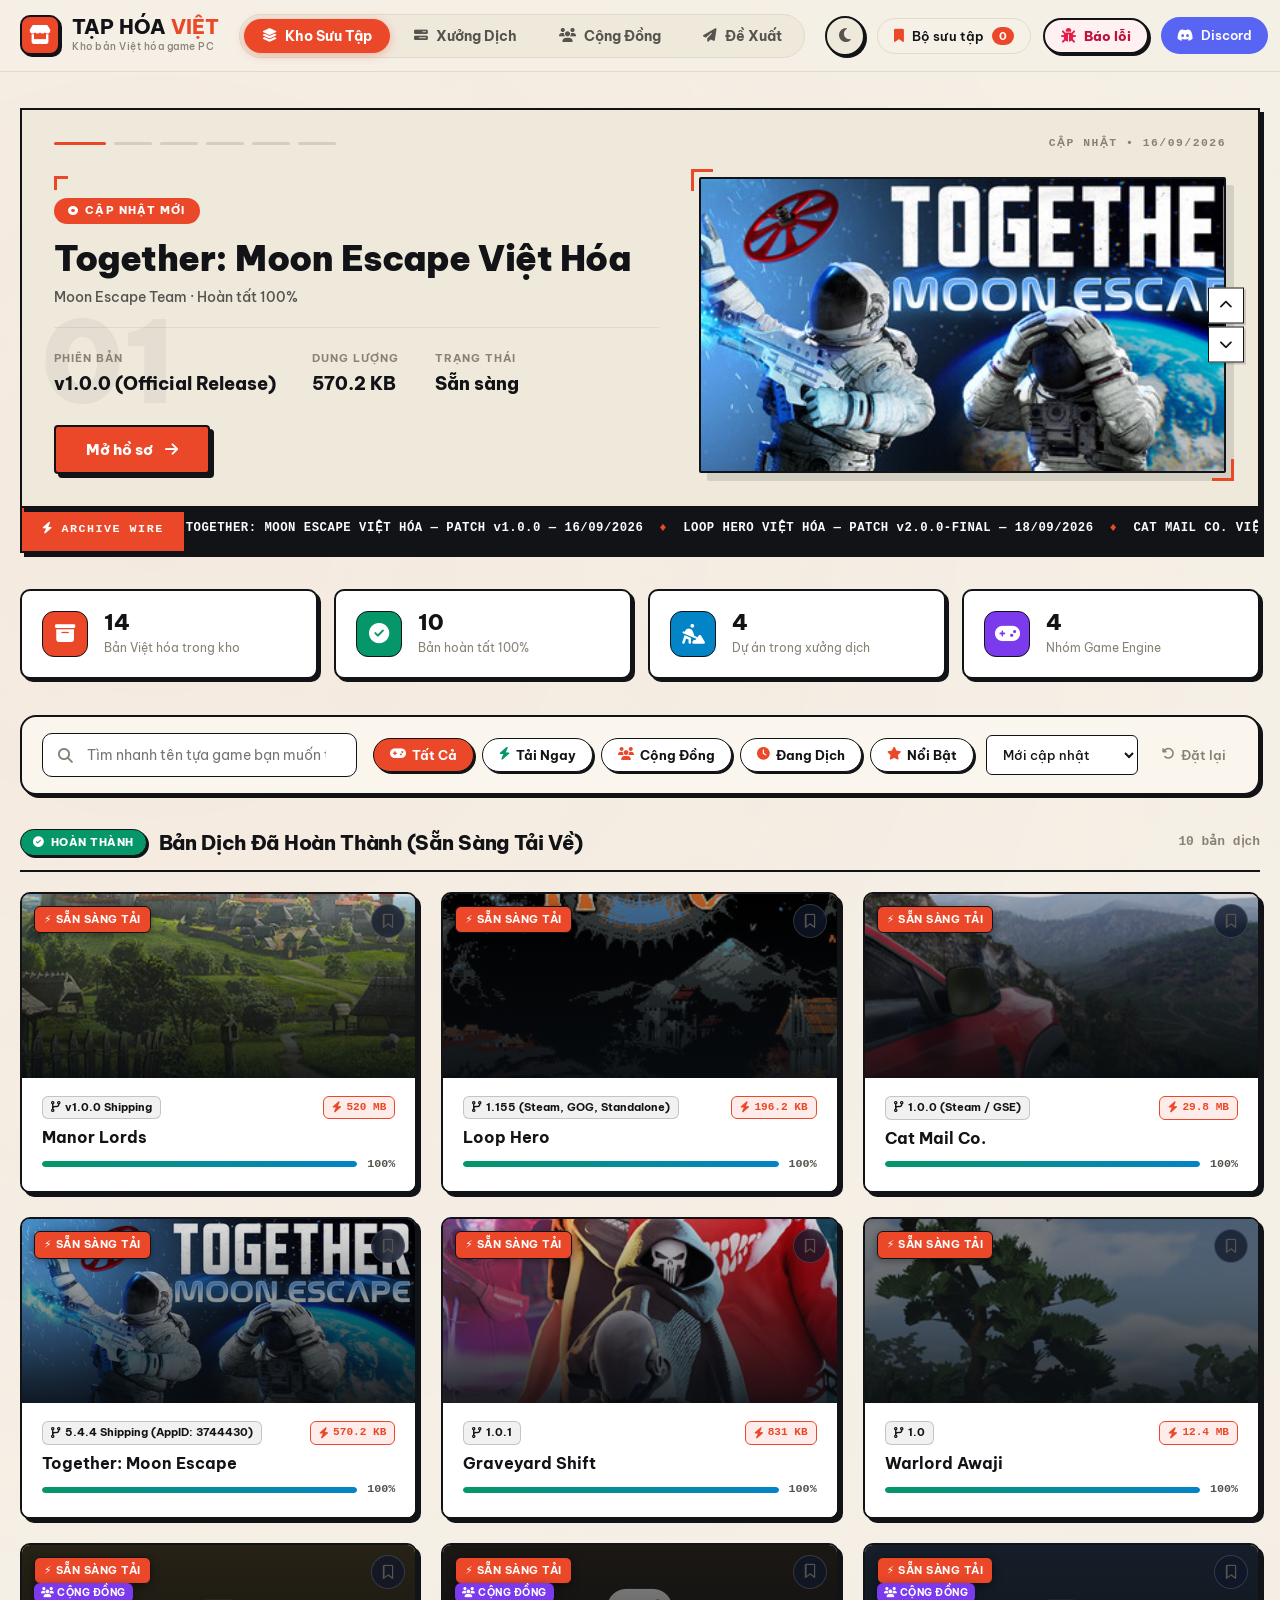
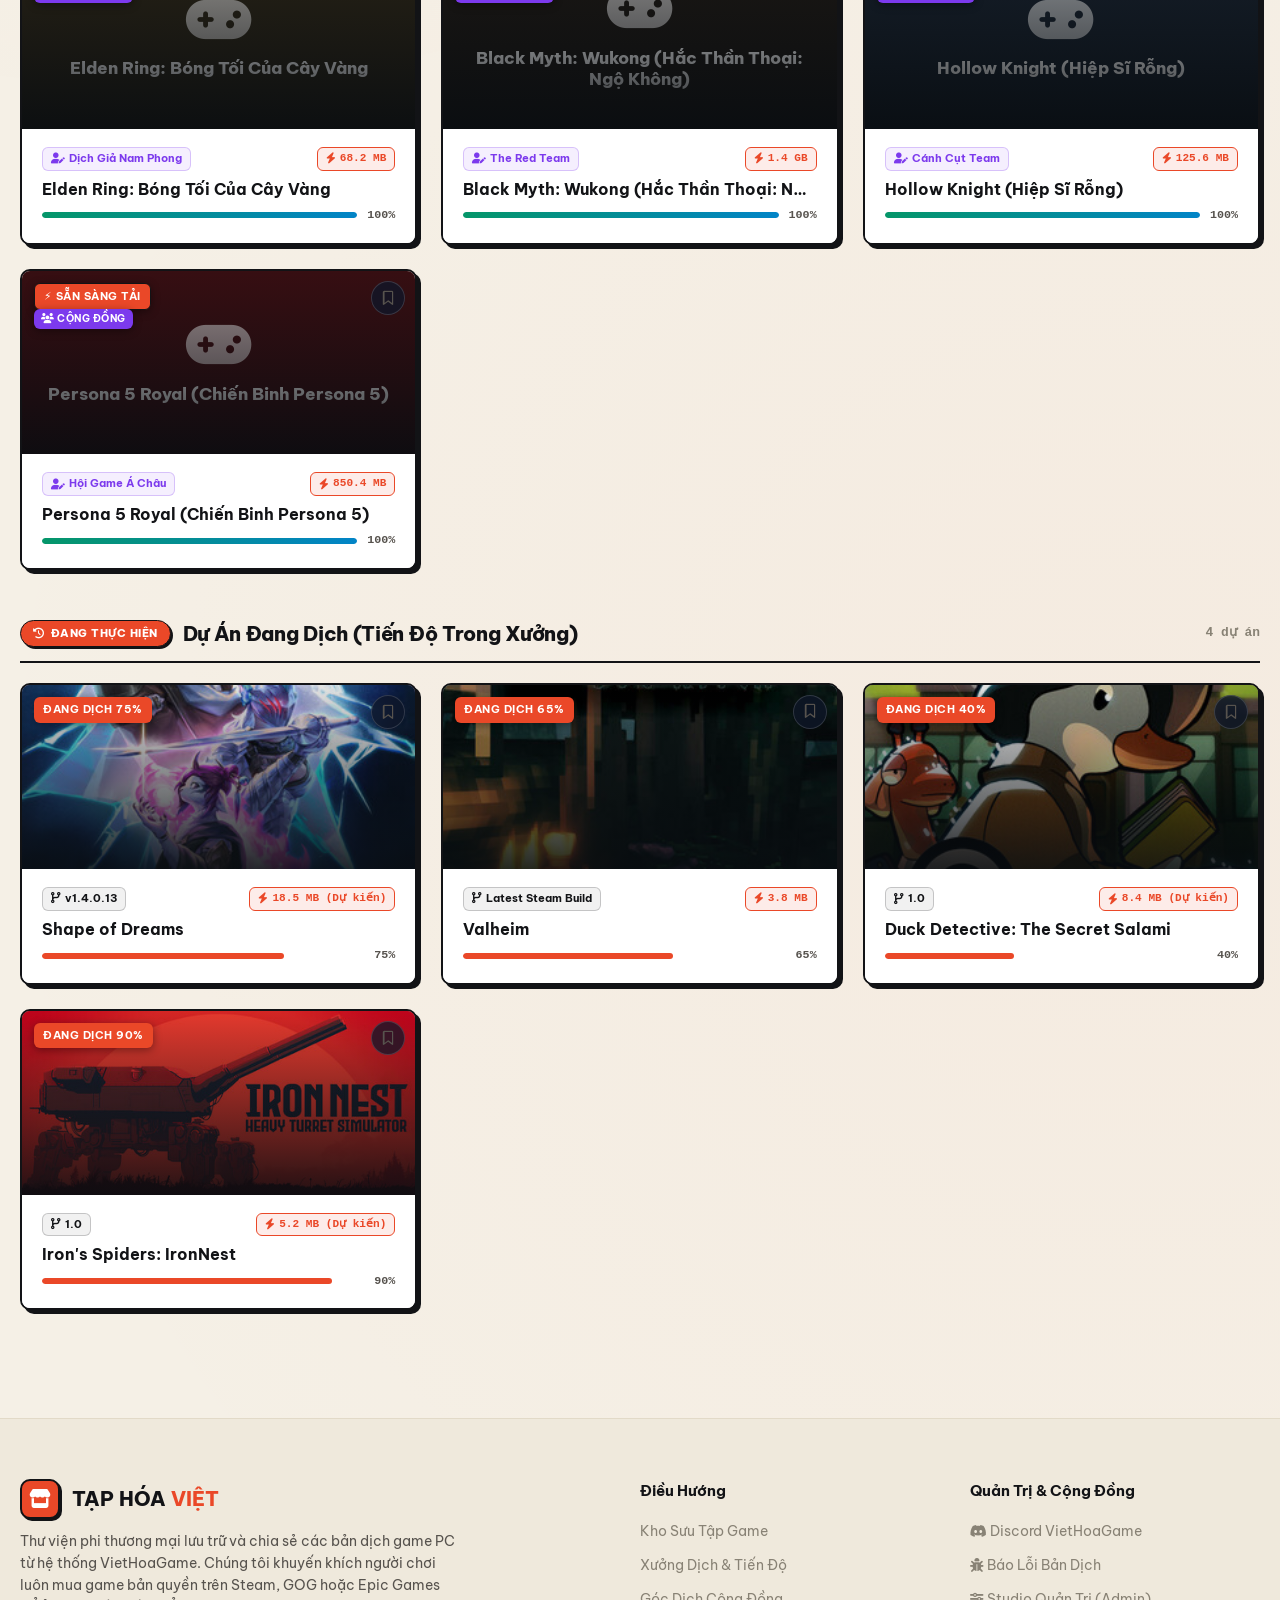
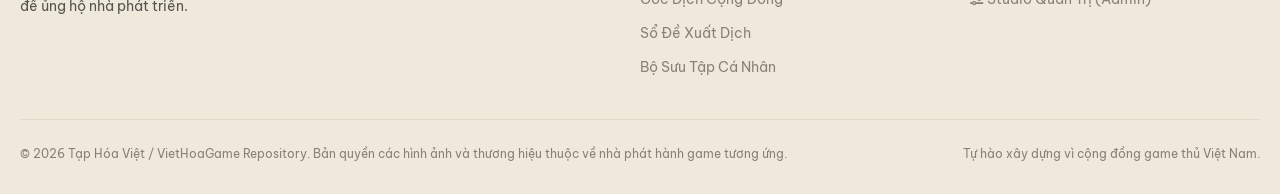
==== index.html @ aaff6e01 "feat: bo sung tinh nang sao luu va phuc hoi toan bo du lieu va fallback tuong thich supabase" ====
<!DOCTYPE html>
<html lang="vi" data-theme="cream">

<head>
  <meta charset="UTF-8">
  <meta name="viewport" content="width=device-width, initial-scale=1.0">
  <title>Tạp Hóa Việt | Kho Bản Việt Hóa Game PC Chuyên Nghiệp</title>
  <meta name="description"
    content="Thư viện chia sẻ bản Việt hóa game PC chuẩn mực từ hệ thống VietHoaGame. Kiểm định phiên bản, dung lượng, hỗ trợ kiểm tra mã SHA-256 và nhận diện phiên bản game tự động.">

  <!-- Favicon Thương Hiệu Tạp Hóa Việt -->
  <link rel="icon" type="image/svg+xml" href="assets/favicon.svg">
  <link rel="apple-touch-icon" href="assets/favicon.svg">

  <!-- Font chữ tiếng Việt chuẩn & FontAwesome 6 -->
  <link rel="preconnect" href="https://fonts.googleapis.com">
  <link rel="preconnect" href="https://fonts.gstatic.com" crossorigin>
  <link href="https://fonts.googleapis.com/css2?family=Be+Vietnam+Pro:wght@400;500;600;700;800;900&display=swap"
    rel="stylesheet">
  <link rel="stylesheet" href="https://cdnjs.cloudflare.com/ajax/libs/font-awesome/6.5.1/css/all.min.css">

  <!-- Core Stylesheets -->
  <link rel="stylesheet" href="css/portal.css">
  <link rel="stylesheet" href="css/themes.css">
  <link rel="stylesheet" href="css/catalog.css">
  <link rel="stylesheet" href="css/progress.css">
  <link rel="stylesheet" href="css/requests.css">
  <link rel="stylesheet" href="css/detail.css">
  <link rel="stylesheet" href="css/admin.css">
  <link rel="stylesheet" href="css/community.css">
  <script>
    (function() {
      var saved = localStorage.getItem("thv_theme");
      if (!saved && window.matchMedia && window.matchMedia("(prefers-color-scheme: dark)").matches) {
        saved = "dark";
      }
      if (saved === "dark") {
        document.documentElement.setAttribute("data-theme", "dark");
      }
    })();
  </script>
</head>

<body>


  <!-- ==========================================================================
       2. GLOBAL HEADER
       ========================================================================== -->
  <header class="main-header">
    <div class="container header-container">
      <a href="#catalog" class="logo-brand" data-tab="catalog">
        <div class="logo-icon">
          <i class="fa-solid fa-store"></i>
        </div>
        <div>
          <span class="logo-text">TẠP HÓA <span>VIỆT</span></span>
          <span class="logo-tagline">Kho bản Việt hóa game PC</span>
        </div>
      </a>

      <!-- 4 Tab điều hướng chính -->
      <nav class="nav-tabs" aria-label="Điều hướng chính">
        <button class="nav-tab-btn active" data-tab="catalog" type="button">
          <i class="fa-solid fa-layer-group"></i> Kho Sưu Tập
        </button>
        <button class="nav-tab-btn" data-tab="progress" type="button">
          <i class="fa-solid fa-bars-progress"></i> Xưởng Dịch
        </button>
        <button class="nav-tab-btn" data-tab="community" type="button">
          <i class="fa-solid fa-users"></i> Cộng Đồng
        </button>
        <button class="nav-tab-btn" data-tab="requests" type="button">
          <i class="fa-solid fa-paper-plane"></i> Đề Xuất
        </button>
      </nav>

      <!-- Action buttons -->
      <div class="header-actions">

        <!-- Nút chuyển đổi Giao diện Ban Đêm / Ban Ngày -->
        <button class="btn-theme-toggle" id="btn-theme-toggle" type="button" onclick="App.toggleTheme()" title="Chuyển chế độ Giao diện Ban Đêm / Ban Ngày" aria-label="Đổi giao diện">
          <i class="fa-solid fa-moon" id="icon-theme"></i>
        </button>

        <button class="btn-bookmark-tab" data-tab="library" type="button" title="Mở bộ sưu tập của bạn">
          <i class="fa-solid fa-bookmark" style="color:var(--accent-red)"></i>
          <span>Bộ sưu tập</span>
          <span class="badge-count library-badge-count">0</span>
        </button>

        <button class="btn-header-bug" onclick="BugReporter.openModal()" type="button" title="Báo lỗi bản dịch">
          <i class="fa-solid fa-bug"></i>
          <span>Báo lỗi</span>
        </button>

        <a href="https://discord.com" target="_blank" rel="noopener noreferrer" class="btn-discord">
          <i class="fa-brands fa-discord"></i>
          <span>Discord</span>
        </a>
      </div>
    </div>
  </header>

  <!-- ==========================================================================
       3. MAIN CONTENT CONTAINER (4 TABS)
       ========================================================================== -->
  <main class="container" style="padding-top: 16px; padding-bottom: 60px;">

    <!-- ================= TAB 1: KHO SƯU TẬP (CATALOG) ================= -->
    <section class="tab-pane active" id="tab-catalog">

      <!-- ==========================================================================
           BẢN VIỆT HÓA MỚI CẬP NHẬT NỔI BẬT (SPOTLIGHT SHOWCASE & ARCHIVE WIRE)
           Thiết kế phong cách Retro Archive Neubrutalist Cream & Orange
           ========================================================================== -->
      <section class="spotlight-showcase" id="spotlight-showcase" aria-label="Bản Việt hóa mới cập nhật nổi bật">
        <div class="spotlight-container">

          <!-- Top bar: Pagination dashes & Release Date -->
          <header class="spotlight-top-bar">
            <div class="spotlight-dashes" id="spotlight-dashes">
              <!-- Rendered dynamically by Catalog.renderSpotlight() -->
            </div>
            <div class="spotlight-date" id="spotlight-date">
              CẬP NHẬT • 01/08/2026
            </div>
          </header>

          <!-- Spotlight Main Body (Left Info + Right Visual) -->
          <div class="spotlight-body" id="spotlight-body">
            <!-- Rendered dynamically by Catalog.renderSpotlight() -->
          </div>

        </div>

        <!-- Bottom Archive Wire Ticker -->
        <aside class="archive-wire" aria-label="Bản tin cập nhật nhanh">
          <div class="wire-badge">
            <i class="fa-solid fa-bolt"></i> ARCHIVE WIRE
          </div>
          <div class="wire-track-wrap">
            <div class="wire-track" id="wire-track">
              <!-- Rendered dynamically by Catalog.renderArchiveWire() -->
            </div>
          </div>
        </aside>
      </section>

      <!-- Live Stats Bar (Chuẩn VietPatch) -->
      <section class="stats-bar" aria-label="Thống kê hệ thống">
        <div class="stat-card">
          <div class="stat-icon-box gold"><i class="fa-solid fa-box-archive"></i></div>
          <div>
            <strong class="stat-number" id="stat-total">10</strong>
            <span class="stat-label">Bản Việt hóa trong kho</span>
          </div>
        </div>
        <div class="stat-card">
          <div class="stat-icon-box green"><i class="fa-solid fa-circle-check"></i></div>
          <div>
            <strong class="stat-number" id="stat-ready">5</strong>
            <span class="stat-label">Bản hoàn tất 100%</span>
          </div>
        </div>
        <div class="stat-card">
          <div class="stat-icon-box cyan"><i class="fa-solid fa-person-digging"></i></div>
          <div>
            <strong class="stat-number" id="stat-wip">5</strong>
            <span class="stat-label">Dự án trong xưởng dịch</span>
          </div>
        </div>
        <div class="stat-card">
          <div class="stat-icon-box purple"><i class="fa-solid fa-gamepad"></i></div>
          <div>
            <strong class="stat-number" id="stat-engines">4</strong>
            <span class="stat-label">Nhóm Game Engine</span>
          </div>
        </div>
      </section>

      <!-- Toolbar Lọc & Tìm Kiếm -->
      <div class="catalog-toolbar" aria-label="Bộ lọc kho game">
        <div class="toolbar-search">
          <i class="fa-solid fa-magnifying-glass"></i>
          <input type="search" id="catalog-search" placeholder="Tìm nhanh tên tựa game bạn muốn tải..."
            autocomplete="off">
        </div>

        <div class="toolbar-filters">
          <div class="filter-pill-group" aria-label="Bộ lọc nhanh">
            <button class="filter-pill active" data-filter="all" type="button">
              <i class="fa-solid fa-gamepad"></i> Tất Cả
            </button>
            <button class="filter-pill" data-filter="ready" type="button">
              <i class="fa-solid fa-bolt" style="color:var(--accent-green)"></i> Tải Ngay
            </button>
            <button class="filter-pill" data-filter="community" type="button">
              <i class="fa-solid fa-users" style="color:var(--accent-orange)"></i> Cộng Đồng
            </button>
            <button class="filter-pill" data-filter="wip" type="button">
              <i class="fa-solid fa-clock" style="color:var(--accent-gold)"></i> Đang Dịch
            </button>
            <button class="filter-pill" data-filter="featured" type="button">
              <i class="fa-solid fa-star" style="color:var(--accent-gold)"></i> Nổi Bật
            </button>
          </div>

          <select class="toolbar-select" id="filter-sort" aria-label="Sắp xếp">
            <option value="newest">Mới cập nhật</option>
            <option value="popular">Tải nhiều nhất</option>
            <option value="a-z">Tên game (A–Z)</option>
          </select>

          <button class="btn-reset-filters" id="btn-reset-filters" type="button">
            <i class="fa-solid fa-rotate-left"></i> Đặt lại
          </button>
        </div>
      </div>

      <!-- Danh sách Lưới Game Cards Phân Nhóm -->
      <div id="catalog-sections-wrap">
        <div class="games-grid" id="games-grid">
          <!-- Danh sách card game render động 2 nhóm qua catalog.js -->
        </div>
      </div>
    </section>

    <!-- ================= TAB 2: XƯỞNG DỊCH (PROGRESS) ================= -->
    <section class="tab-pane progress-page" id="tab-progress">
      <header class="progress-masthead">
        <div class="masthead-info">
          <span class="masthead-tag"><i class="fa-solid fa-hammer"></i> TIẾN ĐỘ THỰC CHIẾN</span>
          <h1 class="masthead-title">Những bản dịch đang thành hình.</h1>
          <p class="masthead-desc">Tiến độ được đo lường minh bạch theo 4 công đoạn kỹ thuật công nghiệp: Dịch thuật,
            Hiệu đính, Giao diện & Phông chữ, Kiểm định QA trong game.</p>
        </div>
        <dl class="masthead-metrics">
          <div class="metric-item">
            <dt>Dự án đang mở</dt>
            <dd id="progress-active-count">5</dd>
          </div>
          <div class="metric-item">
            <dt>Tiến độ trung bình</dt>
            <dd><span id="progress-average">59</span>%</dd>
          </div>
          <div class="metric-item">
            <dt>Quy chuẩn</dt>
            <dd>4<small style="font-size:0.9rem; color:var(--text-muted)"> chặng</small></dd>
          </div>
        </dl>
      </header>

      <!-- Chú thích 4 công đoạn -->
      <div class="production-legend" aria-label="Chú thích 4 công đoạn">
        <div class="legend-item"><span class="legend-dot trans"></span> <b>Chặng 1:</b> Dịch thuật hội thoại & cốt
          truyện</div>
        <div class="legend-item"><span class="legend-dot proof"></span> <b>Chặng 2:</b> Hiệu đính văn phong</div>
        <div class="legend-item"><span class="legend-dot font"></span> <b>Chặng 3:</b> Font chữ tiếng Việt & Đồ họa UI
        </div>
        <div class="legend-item"><span class="legend-dot qa"></span> <b>Chặng 4:</b> Thẩm định QA in-game</div>
      </div>

      <!-- Thanh lọc nhanh dự án xưởng dịch -->
      <div class="progress-toolbar">
        <div class="progress-filter-pills">
          <button class="prog-pill active" data-filter="in-progress" type="button">
            <i class="fa-solid fa-clock-rotate-left"></i> Đang Dịch (<span id="count-wip-projects">0</span>)
          </button>
          <button class="prog-pill" data-filter="ready" type="button">
            <i class="fa-solid fa-circle-check" style="color:var(--accent-green)"></i> Đã Hoàn Thành (<span
              id="count-ready-projects">0</span>)
          </button>
          <button class="prog-pill" data-filter="all" type="button">
            <i class="fa-solid fa-layer-group"></i> Tất Cả Dự Án
          </button>
        </div>
      </div>

      <!-- Danh sách dự án xưởng dịch -->
      <div class="progress-list" id="progress-list-container">
        <!-- Render động qua progress.js -->
      </div>
    </section>

    <!-- ================= TAB: VIỆT HÓA CỘNG ĐỒNG CHIA SẺ (COMMUNITY) ================= -->
    <section class="tab-pane community-page" id="tab-community">
      <header class="community-masthead">
        <div class="community-masthead-info">
          <span class="community-masthead-tag"><i class="fa-solid fa-users"></i> KẾT NỐI & VINH DANH</span>
          <h1 class="community-masthead-title">Góc Việt Hóa Cộng Đồng Chia Sẻ.</h1>
          <p class="community-masthead-desc">Nơi lưu trữ, kết nối và vinh danh những bản dịch tâm huyết từ mọi nhóm dịch
            độc lập, dịch giả tự do và cộng đồng game thủ Việt Nam. Tải tốc độ cao độc quyền qua Google Drive.</p>
          <div class="community-masthead-actions">
            <button class="btn-submit-community" onclick="Community.openSubmitModal()" type="button">
              <i class="fa-solid fa-circle-plus"></i> Chia Sẻ Bản Dịch Của Bạn
            </button>
          </div>
        </div>
        <dl class="community-metrics">
          <div class="comm-metric-item">
            <dt>Bản dịch</dt>
            <dd id="comm-stat-total">4</dd>
          </div>
          <div class="comm-metric-item">
            <dt>Nhóm dịch</dt>
            <dd id="comm-stat-groups">4</dd>
          </div>
          <div class="comm-metric-item">
            <dt>Lượt tải</dt>
            <dd id="comm-stat-downloads">58.7K</dd>
          </div>
        </dl>
      </header>

      <!-- Thanh công cụ tìm kiếm & lọc cộng đồng -->
      <div class="community-toolbar" aria-label="Bộ lọc cộng đồng">
        <div class="comm-search-wrap">
          <i class="fa-solid fa-magnifying-glass"></i>
          <input type="search" class="comm-search-input" id="comm-search"
            placeholder="Tìm theo tên game hoặc tên nhóm dịch (The Red Team, Cánh Cụt, Nam Phong...)..."
            autocomplete="off">
        </div>
        <div class="comm-filters-wrap">
          <div class="comm-pill-group" aria-label="Lọc trạng thái">
            <button class="comm-pill active" data-filter="all" type="button">
              <i class="fa-solid fa-layer-group"></i> Tất Cả
            </button>
            <button class="comm-pill" data-filter="ready" type="button">
              <i class="fa-solid fa-circle-check" style="color:var(--accent-green)"></i> Hoàn Tất 100%
            </button>
            <button class="comm-pill" data-filter="in-progress" type="button">
              <i class="fa-solid fa-clock" style="color:var(--accent-gold)"></i> Đang Dịch
            </button>
          </div>
          <select class="comm-sort-select" id="comm-sort" aria-label="Sắp xếp">
            <option value="newest">Mới cập nhật</option>
            <option value="popular">Tải nhiều nhất</option>
            <option value="a-z">Tên game (A–Z)</option>
          </select>

          <button class="btn-submit-community" onclick="Community.openSubmitModal()" type="button"
            style="padding: 7px 16px; font-size: 0.85rem;" title="Đăng chia sẻ bản Việt hóa của bạn">
            <i class="fa-solid fa-cloud-arrow-up"></i> + Đăng Bản Dịch
          </button>
        </div>
      </div>

      <!-- Danh sách card bản dịch cộng đồng chuẩn 460x215 -->
      <div class="community-grid" id="community-grid">
        <!-- Render động qua community.js -->
      </div>
    </section>

    <!-- ================= TAB 3: ĐỀ XUẤT CỘNG ĐỒNG (REQUESTS) ================= -->
    <section class="tab-pane requests-page" id="tab-requests">
      <div class="requests-layout">

        <!-- Cột trái: Form gửi đề xuất -->
        <div class="request-form-card">
          <div class="request-form-head">
            <span>TÍN HIỆU CỘNG ĐỒNG</span>
            <h3>Đề xuất game mới</h3>
            <p style="font-size: 0.85rem; color: var(--text-secondary); margin-top: 4px;">Gửi thông tin tựa game bạn
              mong muốn nhóm Việt hóa tiếp theo.</p>
          </div>
          <form id="form-add-request">
            <div class="form-group">
              <label for="req-input-title">Tên tựa game bạn muốn dịch <span>*</span></label>
              <input type="text" id="req-input-title" class="form-control" required
                placeholder="Ví dụ: Black Myth: Wukong, Hades II...">
            </div>
            <div class="form-group">
              <label for="req-input-url">Đường dẫn Steam Store <em>(không bắt buộc)</em></label>
              <input type="url" id="req-input-url" class="form-control"
                placeholder="https://store.steampowered.com/app/...">
            </div>

            <!-- Ảnh bìa game đề xuất -->
            <div class="form-group">
              <label>Ảnh bìa / Poster game <em>(không bắt buộc)</em></label>
              <div style="display:flex; gap:10px; align-items:center; flex-wrap:wrap; margin-bottom:8px;">
                <label class="btn-upload-file"
                  style="display:inline-flex; align-items:center; gap:7px; padding:7px 14px; background:var(--bg-surface,#FAF6EE); border:2px solid var(--border-strong,#121316); border-radius:8px; font-weight:700; cursor:pointer; font-size:0.82rem; box-shadow:2px 2px 0px #121316; white-space:nowrap; flex-shrink:0;">
                  <i class="fa-solid fa-upload"></i> Tải ảnh
                  <input type="file" id="req-cover-file" accept="image/*" style="display:none;">
                </label>
                <input type="url" id="req-input-cover-url" class="form-control" style="flex:1; min-width:160px;"
                  placeholder="Hoặc dán URL ảnh Steam (https://...)">
              </div>
              <div id="req-cover-preview-wrap"
                style="display:none; margin-top:8px; border:2px solid var(--border-strong,#121316); border-radius:10px; overflow:hidden; box-shadow:2px 2px 0px #121316; aspect-ratio:460/215; position:relative;">
                <img id="req-cover-preview-img" src="" alt="Ảnh bìa"
                  style="width:100%; height:100%; object-fit:cover; display:block;">
                <button type="button" id="req-cover-clear"
                  style="position:absolute; top:6px; right:6px; width:26px; height:26px; background:#E11D48; border:2px solid #121316; border-radius:6px; color:#fff; font-size:0.8rem; cursor:pointer; display:flex; align-items:center; justify-content:center;">
                  <i class="fa-solid fa-xmark"></i>
                </button>
              </div>
              <small style="color:var(--text-muted); font-size:0.72rem; margin-top:3px; display:block;">Ảnh sẽ hiển thị
                dạng banner Steam (460×215) trên bảng xếp hạng.</small>
            </div>
            <div class="form-group">
              <label for="req-input-why">Lý do nên Việt hóa game này? <span>*</span></label>
              <textarea id="req-input-why" class="form-control" required
                placeholder="Cốt truyện hay, nhiều hội thoại ý nghĩa, chưa có nhóm nào làm..."></textarea>
            </div>
            <button type="submit" class="btn-submit-req">
              <i class="fa-solid fa-paper-plane"></i> Gửi Đề Xuất & Bỏ Phiếu
            </button>
          </form>
        </div>

        <!-- Cột phải: Bảng xếp hạng đề xuất -->
        <div class="requests-board">
          <div class="board-head">
            <div>
              <h3>Bảng Xếp Hạng Bình Chọn</h3>
              <p style="font-size: 0.85rem; color: var(--text-secondary); margin-top: 4px;">Những tựa game nhận được
                nhiều lượt ủng hộ nhất từ cộng đồng.</p>
            </div>
            <div style="text-align: right;">
              <span style="font-size: 0.8rem; color: var(--text-muted);">Tổng lượt vote</span>
              <div
                style="font-size: 1.4rem; font-weight: 800; color: var(--accent-gold); font-family: var(--font-mono);"
                id="request-vote-total">0</div>
            </div>
          </div>
          <div class="requests-list" id="requests-list-container">
            <!-- Render động qua requests.js -->
          </div>
        </div>

      </div>
    </section>

    <!-- ================= TAB 4: BỘ SƯU TẬP CÁ NHÂN (LIBRARY) ================= -->
    <section class="tab-pane" id="tab-library" style="padding-top: 24px;">
      <div class="catalog-head">
        <div>
          <h2>Bộ Sưu Tập Của Tôi</h2>
          <p style="color: var(--text-secondary); font-size: 0.9rem; margin-top: 4px;">Danh sách những tựa game bạn đã
            đánh dấu để theo dõi và cập nhật bản vá.</p>
        </div>
        <span class="catalog-count-badge"><span id="library-total-count">0</span> game đã lưu</span>
      </div>
      <div class="games-grid" id="library-grid-container">
        <!-- Render động qua library.js -->
      </div>
    </section>

  </main>

  <!-- ==========================================================================
       4. GAME DETAIL OVERLAY MODAL
       ========================================================================== -->
  <div class="detail-overlay" id="detail-modal" role="dialog" aria-modal="true" aria-labelledby="detail-title">
    <div class="detail-box">
      <button class="detail-close-btn" id="btn-close-detail" type="button" aria-label="Đóng hồ sơ"><i
          class="fa-solid fa-xmark"></i></button>

      <!-- Hero Banner -->
      <div class="detail-hero-banner">
        <div class="detail-hero-grid">
          <div class="detail-poster-wrap" id="detail-poster-box">
            <!-- Poster icon & title -->
          </div>
          <div class="detail-hero-info">
            <div class="detail-badge-group">
              <span class="card-status-badge ready" id="detail-status-badge">⚡ SẴN SÀNG TẢI</span>
              <span class="tag-size" style="font-size:0.8rem; padding:4px 10px;"><i class="fa-solid fa-bolt"></i> <span
                  id="detail-size-val">1.6 MB</span></span>
            </div>
            <h2 class="detail-title" id="detail-title">Tên Game</h2>
            <div class="detail-original" id="detail-original">Tên Gốc</div>
            <div id="detail-community-callout"></div>

            <dl class="detail-meta-table">
              <div>
                <dt>Bản Việt hóa</dt>
                <dd id="detail-version-val">v1.0.0</dd>
              </div>
              <div>
                <dt>Phiên bản game</dt>
                <dd id="detail-gamever-val">Steam Official</dd>
              </div>
              <div>
                <dt>Máy chủ phân phối</dt>
                <dd style="color:var(--accent-green);"><i class="fa-brands fa-google-drive"></i> Google Drive</dd>
              </div>
            </dl>
          </div>
        </div>
      </div>

      <!-- Download Center, Checksum & PE Version Inspector -->
      <div class="detail-download-box">
        <div class="download-title-row">
          <h3><i class="fa-solid fa-cloud-arrow-down"></i> TẢI XUỐNG BẢN VIỆT HÓA</h3>
          <div>
            <button class="btn-detail-bug" id="btn-report-from-modal" type="button" title="Báo lỗi bản dịch game này">
              <i class="fa-solid fa-bug"></i> Báo lỗi game này
            </button>
          </div>
        </div>

        <div class="download-btn-group" id="detail-download-links">
          <!-- Các link server tải Google Drive, Mega... -->
        </div>

      </div>

      <!-- Detail Navigation Tabs -->
      <div class="detail-tabs-bar">
        <button class="detail-tab-btn active" data-modaltab="desc" type="button">Giới Thiệu</button>
        <button class="detail-tab-btn" data-modaltab="install" type="button">Hướng Dẫn Cài Đặt</button>
        <button class="detail-tab-btn" data-modaltab="changelog" type="button">Nhật Ký Cập Nhật</button>
        <button class="detail-tab-btn" data-modaltab="credits" type="button">Đội Ngũ Thực Hiện</button>
      </div>

      <!-- Detail Tab Panes -->
      <div class="detail-tab-body">
        <div class="detail-pane active" id="pane-desc">
          <div id="pane-desc-content"></div>
        </div>
        <div class="detail-pane" id="pane-install">
          <div id="pane-install-content"></div>
        </div>
        <div class="detail-pane" id="pane-changelog">
          <div id="pane-changelog-content"></div>
        </div>
        <div class="detail-pane" id="pane-credits">
          <div id="pane-credits-content"></div>
        </div>
      </div>

    </div>
  </div>

  <!-- Lightbox xem ảnh minh họa toàn màn hình -->
  <div class="gallery-lightbox-overlay" id="gallery-lightbox" onclick="App.closeLightbox()" role="dialog" aria-modal="true" aria-label="Phóng to ảnh">
    <div class="gallery-lightbox-box" onclick="event.stopPropagation()">
      <button class="gallery-lightbox-close" type="button" onclick="App.closeLightbox()" title="Đóng phóng to">
        <i class="fa-solid fa-xmark"></i>
      </button>
      <img id="lightbox-img" class="gallery-lightbox-img" src="" alt="Ảnh minh họa toàn màn hình">
    </div>
  </div>

  <!-- ==========================================================================
       5. MODAL BÁO LỖI BẢN DỊCH (BUG REPORTER)
       ========================================================================== -->
  <div class="detail-overlay" id="bug-report-modal" role="dialog" aria-modal="true" aria-labelledby="bug-modal-title">
    <div class="detail-box" style="max-width: 600px; padding: 0; overflow: hidden;">
      <button class="detail-close-btn" id="btn-close-bug-modal" type="button" aria-label="Đóng"
        style="top: 16px; right: 16px;"><i class="fa-solid fa-xmark"></i></button>

      <!-- Header Nổi Bật Màu Đỏ -->
      <div
        style="background:linear-gradient(135deg,#E11D48 0%,#9F1239 100%); padding:28px 32px 24px; border-bottom:2px solid #121316;">
        <div style="display:flex; align-items:center; gap:14px;">
          <div
            style="width:52px; height:52px; background:rgba(255,255,255,0.15); border:2px solid rgba(255,255,255,0.4); border-radius:14px; display:flex; align-items:center; justify-content:center; font-size:1.6rem; color:#fff; box-shadow:3px 3px 0px rgba(0,0,0,0.25); flex-shrink:0;">
            <i class="fa-solid fa-bug"></i>
          </div>
          <div>
            <div
              style="font-size:0.72rem; font-weight:700; color:rgba(255,255,255,0.75); letter-spacing:1.5px; text-transform:uppercase; margin-bottom:4px;">
              🔧 PHẢN HỒI KỸ THUẬT
            </div>
            <h2 id="bug-modal-title" style="font-size:1.55rem; font-weight:900; color:#fff; margin:0; line-height:1.2;">
              Báo Lỗi Bản Việt Hóa</h2>
            <p style="font-size:0.85rem; color:rgba(255,255,255,0.8); margin:6px 0 0;">Góp ý của bạn giúp nhóm dịch hoàn
              thiện bản vá tốt hơn mỗi ngày.</p>
          </div>
        </div>
      </div>

      <form id="form-bug-report" style="padding: 28px 32px 32px;">
        <div class="form-group">
          <label for="bug-select-game">Tựa game gặp lỗi <span>*</span></label>
          <select id="bug-select-game" class="form-control" required></select>
        </div>
        <div class="form-group">
          <label for="bug-select-type">Phân loại sự cố <span>*</span></label>
          <select id="bug-select-type" class="form-control" required>
            <option value="Tràn chữ / Lệch giao diện UI">Tràn chữ / Lệch khung giao diện UI</option>
            <option value="Lỗi font dị dạng (?)">Lỗi phông chữ bị dị dạng (?) hoặc mất dấu</option>
            <option value="Dịch sai ngữ cảnh / Lỗi chính tả">Dịch sai ngữ cảnh / Lỗi câu từ, chính tả</option>
            <option value="Game bị Crash / Không khởi động được">Game bị Crash / Thoát đột ngột ra màn hình</option>
            <option value="Khác">Sự cố khác</option>
          </select>
        </div>
        <div class="form-group">
          <label for="bug-input-desc">Mô tả chi tiết vị trí lỗi <span>*</span></label>
          <textarea id="bug-input-desc" class="form-control" required rows="3"
            placeholder="Lỗi xuất hiện ở đoạn hội thoại nào, chương mấy, hoặc nút bấm nào trong menu..."></textarea>
        </div>

        <!-- Ảnh chụp lỗi: tải file hoặc dán URL -->
        <div class="form-group">
          <label>Ảnh chụp màn hình lỗi <em>(Không bắt buộc)</em></label>
          <div style="display:flex; gap:12px; align-items:center; flex-wrap:wrap; margin-bottom:8px;">
            <label class="btn-upload-file"
              style="display:inline-flex; align-items:center; gap:8px; padding:8px 16px; background:var(--bg-surface,#FAF6EE); border:2px solid var(--border-strong,#121316); border-radius:8px; font-weight:700; cursor:pointer; font-size:0.85rem; box-shadow:2px 2px 0px #121316; white-space:nowrap; flex-shrink:0;">
              <i class="fa-solid fa-upload"></i> Tải ảnh từ máy
              <input type="file" id="bug-screenshot-file" accept="image/*" style="display:none;">
            </label>
            <input type="url" id="bug-input-screenshot" class="form-control" style="flex:1; min-width:180px;"
              placeholder="Hoặc dán link ảnh (Imgur, Drive, Discord...)">
          </div>
          <div id="bug-screenshot-preview-wrap"
            style="display:none; margin-top:8px; border:2px solid var(--border-strong,#121316); border-radius:10px; overflow:hidden; box-shadow:2px 2px 0px #121316; max-height:200px; position:relative;">
            <img id="bug-screenshot-preview-img" src="" alt="Ảnh chụp lỗi"
              style="width:100%; max-height:200px; object-fit:contain; display:block;">
            <button type="button" id="bug-screenshot-clear" title="Xóa ảnh"
              style="position:absolute; top:8px; right:8px; width:28px; height:28px; background:#E11D48; border:2px solid #121316; border-radius:6px; color:#fff; font-size:0.85rem; cursor:pointer; display:flex; align-items:center; justify-content:center;">
              <i class="fa-solid fa-xmark"></i>
            </button>
          </div>
          <small style="color:var(--text-muted); font-size:0.75rem; margin-top:4px; display:block;">Ảnh chụp rõ lỗi sẽ
            giúp nhóm dịch xử lý nhanh hơn rất nhiều.</small>
        </div>

        <div class="form-group">
          <label for="bug-input-contact">Thông tin liên hệ <em>(Discord / Facebook / Email)</em></label>
          <input type="text" id="bug-input-contact" class="form-control"
            placeholder="Để nhóm liên hệ khi cần thêm thông tin test">
        </div>
        <button type="submit" class="btn-submit-bug">
          <i class="fa-solid fa-paper-plane"></i> Gửi Báo Cáo Sự Cố
        </button>
      </form>
    </div>
  </div>

  <!-- ==========================================================================
       6. STUDIO DASHBOARD QUẢN TRỊ NỘI BỘ (ADMIN MODAL)
       ========================================================================== -->
  <div class="admin-overlay" id="admin-studio-modal" role="dialog" aria-modal="true">
    <div class="admin-box">
      <button class="detail-close-btn" id="btn-close-admin" type="button" aria-label="Đóng"><i
          class="fa-solid fa-xmark"></i></button>

      <!-- 1. Màn hình đăng nhập PIN -->
      <div class="admin-login-screen" id="admin-login-view">
        <div class="admin-login-icon">
          <i class="fa-solid fa-shield-halved"></i>
        </div>
        <h2>VietHoaGame Studio</h2>
        <p>Bảng điều khiển quản trị nội bộ hệ sinh thái dự án. Vui lòng nhập mã PIN bảo mật.</p>
        <form id="form-admin-login">
          <div class="admin-pin-wrap">
            <input type="password" id="admin-pin-field" class="admin-pin-input" placeholder="Nhập mã PIN..."
              maxlength="30" required autocomplete="current-password">
            <button type="button" class="btn-toggle-pin" id="btn-toggle-pin" onclick="AdminStudio.togglePinVisibility()"
              title="Hiện / Ẩn mật khẩu">
              <i class="fa-regular fa-eye" id="icon-pin-eye"></i>
            </button>
          </div>
          <div class="admin-pin-status" id="admin-pin-status">Chưa nhập mã PIN</div>
          <button type="submit" class="btn-admin-hero-save"
            style="width:100%; justify-content:center; padding:12px; font-size:0.95rem;">
            <i class="fa-solid fa-key"></i> Xác Thực Quản Trị
          </button>
        </form>
        <small style="color:var(--text-muted); display:block; margin-top:16px;">Mã PIN mặc định:
          <code>020402</code> (Đổi trong config.js)</small>
      </div>

      <!-- 2. Bảng điều khiển Dashboard sau khi đăng nhập -->
      <div id="admin-dashboard-view" style="display: none;">
        <header class="admin-header">
          <div class="admin-header-title">
            <div class="logo-icon" style="width:36px; height:36px;"><i class="fa-solid fa-sliders"></i></div>
            <div>
              <strong style="font-size:1.15rem;">VietHoaGame Studio Dashboard</strong>
              <span class="admin-badge">Quản trị viên</span>
            </div>
          </div>
          <div class="admin-tabs-nav">
            <button class="admin-tab-btn active" data-admintab="games" type="button"><i class="fa-solid fa-gamepad"></i>
              Kho Game</button>
            <button class="admin-tab-btn" data-admintab="requests" type="button"><i class="fa-solid fa-paper-plane"></i>
              Đề Xuất (<span id="admin-req-count">0</span>)</button>
            <button class="admin-tab-btn" data-admintab="reports" type="button"><i class="fa-solid fa-bug"></i> Báo
              Lỗi</button>
          </div>
        </header>

        <div class="admin-body">
          <!-- Tab Quản lý Game -->
          <div class="admin-pane active" id="admin-pane-games">
            <div
              style="display:flex; align-items:center; justify-content:space-between; margin-bottom:16px; flex-wrap:wrap; gap:12px;">
              <div>
                <h3 style="font-size:1.2rem; font-weight:800;">Quản lý kho game Việt hóa</h3>
                <p style="font-size:0.85rem; color:var(--text-muted);">Thêm game mới, cập nhật bài dịch, ảnh poster và
                  link tải.</p>
              </div>
              <div style="display:flex; align-items:center; gap:8px; flex-wrap:wrap;">
                <button class="btn-admin-hero-add" id="btn-admin-add-game" type="button">
                  <i class="fa-solid fa-circle-plus"></i> + Thêm Game Mới
                </button>
                <button class="btn-secondary" id="btn-admin-backup-all" type="button" onclick="AdminStudio.exportFullBackup()" title="Tải về tệp sao lưu toàn bộ kho game, cộng đồng và đề xuất">
                  <i class="fa-solid fa-file-export"></i> Sao Lưu Hệ Thống (.json)
                </button>
                <label class="btn-secondary" style="cursor:pointer; display:inline-flex; align-items:center; gap:6px; margin:0;" title="Nhập tệp sao lưu để khôi phục dữ liệu khi đổi tên miền">
                  <i class="fa-solid fa-file-import"></i> Phục Hồi Dữ Liệu
                  <input type="file" id="admin-restore-file-input" accept=".json" style="display:none;" onchange="AdminStudio.importFullBackup(event)">
                </label>
                <button class="btn-secondary" id="btn-admin-export-json" type="button" title="Xuất file games.json để cập nhật vào thư mục data/">
                  <i class="fa-solid fa-download"></i> Xuất games.json
                </button>
              </div>
            </div>
            <div style="overflow-x:auto;">
              <table class="admin-table">
                <thead>
                  <tr>
                    <th>STT</th>
                    <th>Tên Game</th>
                    <th style="text-align:center;">Spotlight</th>
                    <th>Dung Lượng</th>
                    <th>Phiên Bản</th>
                    <th>Trạng Thái</th>
                    <th>Tiến Độ</th>
                    <th>Thao Tác</th>
                  </tr>
                </thead>
                <tbody id="admin-games-tbody"></tbody>
              </table>
            </div>
          </div>

          <!-- Tab Quản lý Đề Xuất Dịch Game -->
          <div class="admin-pane" id="admin-pane-requests">
            <div
              style="display:flex; align-items:center; justify-content:space-between; margin-bottom:16px; flex-wrap:wrap; gap:12px;">
              <div>
                <h3 style="font-size:1.2rem; font-weight:800;">Quản lý đề xuất & bình chọn dịch game</h3>
                <p style="font-size:0.85rem; color:var(--text-muted);">Theo dõi tín hiệu cộng đồng, 1-click đưa game vào xưởng dịch hoặc xóa đề xuất vi phạm.</p>
              </div>
              <div style="display:flex; align-items:center; gap:10px;">
                <button class="btn-secondary" id="btn-admin-clear-requests" type="button" onclick="AdminStudio.clearAllRequests()">
                  <i class="fa-solid fa-trash-can"></i> Dọn Sạch Đề Xuất
                </button>
              </div>
            </div>
            <div style="overflow-x:auto;">
              <table class="admin-table">
                <thead>
                  <tr>
                    <th style="width:50px;">Hạng</th>
                    <th>Tựa Game Đề Xuất</th>
                    <th style="width:110px;">Ảnh Bìa</th>
                    <th>Lý Do Đề Xuất</th>
                    <th style="text-align:center; width:90px;">Lượt Vote</th>
                    <th style="text-align:center; width:220px;">Thao Tác Quản Trị</th>
                  </tr>
                </thead>
                <tbody id="admin-requests-tbody"></tbody>
              </table>
            </div>
          </div>

          <!-- Tab Quản lý Báo Lỗi -->
          <div class="admin-pane" id="admin-pane-reports">
            <h3 style="font-size:1.2rem; font-weight:800; margin-bottom:16px;">Báo lỗi nhận được từ cộng đồng</h3>
            <div style="overflow-x:auto;">
              <table class="admin-table">
                <thead>
                  <tr>
                    <th>STT</th>
                    <th>Tựa Game</th>
                    <th>Phân Loại</th>
                    <th>Nội Dung Chi Tiết</th>
                    <th>Thời Gian</th>
                  </tr>
                </thead>
                <tbody id="admin-reports-tbody"></tbody>
              </table>
            </div>
          </div>
        </div>
      </div>

    </div>
  </div>

  <!-- ==========================================================================
       7. FORM THÊM & CHỈNH SỬA GAME (ADD / EDIT GAME MODAL)
       ========================================================================== -->
  <div class="admin-editor-overlay" id="admin-game-form-modal" role="dialog" aria-modal="true">
    <div class="admin-editor-box">
      <header class="admin-editor-header">
        <div style="display:flex; align-items:center; gap:10px;">
          <i class="fa-solid fa-gamepad" style="color:var(--accent-gold); font-size:1.2rem;"></i>
          <h3 id="admin-editor-heading" style="font-size:1.15rem; font-weight:800;">Thêm Bản Việt Hóa Game Mới</h3>
        </div>
        <button class="detail-close-btn" id="btn-close-game-editor" type="button" aria-label="Đóng"><i
            class="fa-solid fa-xmark"></i></button>
      </header>

      <form id="form-admin-game-editor">
        <div class="admin-editor-body">
          <div class="admin-editor-grid">
            <!-- Cột trái: Thông tin chi tiết game -->
            <div class="admin-editor-fields">
              <input type="hidden" id="edit-game-is-new" value="true">

              <div class="form-row-2">
                <div class="form-group">
                  <label for="edit-game-title">Tên Game (Tiếng Việt / Hiển thị) <span>*</span></label>
                  <input type="text" id="edit-game-title" class="form-control" required
                    placeholder="Ví dụ: Together: Moon Escape">
                </div>
                <div class="form-group">
                  <label for="edit-game-id">Mã Định Danh (Slug ID) <span>*</span></label>
                  <input type="text" id="edit-game-id" class="form-control" required placeholder="together-moon-escape">
                </div>
              </div>

              <div class="form-row-2">
                <div class="form-group">
                  <label for="edit-game-original">Tên Gốc Quốc Tế</label>
                  <input type="text" id="edit-game-original" class="form-control"
                    placeholder="Tên tiếng Anh trên Steam">
                </div>
                <div class="form-group">
                  <label for="edit-game-status">Trạng Thái Bản Dịch</label>
                  <select id="edit-game-status" class="form-control">
                    <option value="ready">Hoàn tất 100% (Sẵn sàng tải)</option>
                    <option value="in-progress">Đang trong xưởng dịch (Tiến độ)</option>
                  </select>
                </div>
              </div>

              <div class="form-row-4">
                <div class="form-group">
                  <label for="edit-game-ver">Bản Game</label>
                  <input type="text" id="edit-game-ver" class="form-control" placeholder="v1.0.5">
                </div>
                <div class="form-group">
                  <label for="edit-game-patch-ver">Bản Patch</label>
                  <input type="text" id="edit-game-patch-ver" class="form-control" placeholder="v1.0.0">
                </div>
                <div class="form-group">
                  <label for="edit-game-size">Dung Lượng</label>
                  <input type="text" id="edit-game-size" class="form-control" placeholder="570 KB">
                </div>
                <div class="form-group">
                  <label for="edit-game-sha256">Mã SHA-256</label>
                  <input type="text" id="edit-game-sha256" class="form-control" placeholder="64 ký tự hash">
                </div>
              </div>

              <!-- 4 Tiến độ thành phần -->
              <div
                style="background:rgba(255,255,255,0.02); padding:12px; border-radius:var(--radius-md); margin-bottom:16px; border:1px solid var(--border-subtle);">
                <div style="font-size:0.85rem; font-weight:700; color:var(--accent-gold); margin-bottom:10px;">Tiến Độ 4
                  Chặng Sản Xuất (%)</div>
                <div class="form-row-4">
                  <div class="form-group" style="margin-bottom:0;">
                    <label for="edit-prog-trans">Dịch (%)</label>
                    <input type="number" id="edit-prog-trans" class="form-control" min="0" max="100" value="100">
                  </div>
                  <div class="form-group" style="margin-bottom:0;">
                    <label for="edit-prog-proof">Hiệu đính (%)</label>
                    <input type="number" id="edit-prog-proof" class="form-control" min="0" max="100" value="100">
                  </div>
                  <div class="form-group" style="margin-bottom:0;">
                    <label for="edit-prog-font">Font UI (%)</label>
                    <input type="number" id="edit-prog-font" class="form-control" min="0" max="100" value="100">
                  </div>
                  <div class="form-group" style="margin-bottom:0;">
                    <label for="edit-prog-qa">Kiểm thử QA (%)</label>
                    <input type="number" id="edit-prog-qa" class="form-control" min="0" max="100" value="100">
                  </div>
                </div>
              </div>

              <div class="form-group">
                <label for="edit-game-summary">Tóm Tắt Ngắn Bản Dịch</label>
                <input type="text" id="edit-game-summary" class="form-control"
                  placeholder="Mô tả 1-2 câu hiển thị ở thẻ card">
              </div>

              <div class="form-group">
                <label for="edit-game-desc">Giới Thiệu Chi Tiết</label>
                <textarea id="edit-game-desc" class="form-control" rows="3"
                  placeholder="Nội dung giới thiệu về bản dịch..."></textarea>
              </div>

              <div class="form-group">
                <label for="edit-game-dl-url">Link Tải Google Drive Bản Dịch</label>
                <input type="url" id="edit-game-dl-url" class="form-control"
                  placeholder="https://drive.google.com/file/d/...">
              </div>

              <!-- Tùy chọn đưa lên Spotlight -->
              <div class="form-group admin-spotlight-toggle-card">
                <label class="admin-checkbox-label" for="edit-game-featured">
                  <input type="checkbox" id="edit-game-featured">
                  <span class="admin-checkbox-custom"><i class="fa-solid fa-check"></i></span>
                  <span class="admin-checkbox-text">
                    <i class="fa-solid fa-star" style="color:var(--accent-orange);"></i>
                    <strong>Đưa game lên Spotlight Mới Cập Nhật Nổi Bật</strong>
                  </span>
                </label>
                <small
                  style="font-size:0.78rem; color:var(--text-muted); display:block; margin-top:4px; margin-left:28px;">
                  Hiển thị tựa game này trên khung slide lớn đầu trang chủ và dải tin vắn Archive Wire chạy chữ.
                </small>
              </div>
            </div>

            <!-- Cột phải: Quản lý Banner Game 460x215 -->
            <div class="admin-editor-sidebar">
              <div class="admin-cover-uploader">
                <label
                  style="display:block; font-size:0.85rem; font-weight:700; color:var(--text-primary); margin-bottom:8px;">
                  Ảnh Banner Game (Chuẩn Steam 460 x 215)
                </label>

                <div class="admin-cover-preview-frame" id="editor-cover-preview-frame">
                  <div class="admin-cover-empty" id="editor-cover-empty-prompt">
                    <i class="fa-solid fa-image" style="font-size:2.5rem; color:var(--text-muted);"></i>
                    <span>Chưa có ảnh</span>
                  </div>
                  <img id="editor-cover-img" src="" alt="Cover Preview" style="display:none;">
                </div>

                <div style="margin-bottom:12px;">
                  <label class="btn-upload-file">
                    <i class="fa-solid fa-upload"></i> Chọn Ảnh Từ Máy
                    <input type="file" id="editor-cover-file-input" accept="image/*" style="display:none;">
                  </label>
                </div>

                <div class="form-group" style="text-align:left; margin-bottom:8px;">
                  <label for="edit-game-cover-url" style="font-size:0.75rem;">Hoặc dán URL ảnh</label>
                  <input type="url" id="edit-game-cover-url" class="form-control"
                    style="font-size:0.8rem; padding:6px 10px;" placeholder="https://...">
                </div>

                <small style="font-size:0.72rem; color:var(--text-muted); display:block; line-height:1.3;">
                  Tự động hiển thị xem trước theo chuẩn 460x215. Khi kết nối Supabase, ảnh sẽ tự động tải lên Cloud
                  Storage CDN!
                </small>
              </div>

              <!-- Quản lý Bộ Sưu Tập Ảnh Minh Họa Việt Hóa (Screenshots) -->
              <div class="admin-screenshots-uploader" style="margin-top:18px; padding:16px; background:var(--bg-surface,#FAF6EE); border:2px solid var(--border-strong,#121316); border-radius:12px; box-shadow:2px 2px 0px var(--border-strong,#121316);">
                <div style="display:flex; align-items:center; justify-content:space-between; margin-bottom:6px;">
                  <label style="font-size:0.85rem; font-weight:800; color:var(--text-primary); margin:0;">
                    <i class="fa-solid fa-images" style="color:var(--accent-orange,#EA4828);"></i> Ảnh Minh Họa In-Game
                  </label>
                  <span id="editor-screenshots-count" style="font-size:0.75rem; font-weight:700; background:var(--accent-orange,#EA4828); color:#fff; padding:2px 8px; border-radius:10px; border:1px solid #121316;">0 ảnh</span>
                </div>
                <small style="font-size:0.72rem; color:var(--text-secondary); display:block; margin-bottom:10px; line-height:1.35;">
                  Ảnh chụp trong game đã Việt hóa. Hiển thị dạng album kèm thumbnail nhỏ dưới hồ sơ game để game thủ soi rõ chữ.
                </small>

                <!-- Khung hiển thị danh sách ảnh nhỏ & nút xóa -->
                <div id="editor-screenshots-list" style="display:grid; grid-template-columns:repeat(auto-fill, minmax(90px, 1fr)); gap:8px; margin-bottom:12px; max-height:160px; overflow-y:auto; padding:2px;">
                  <!-- Render động bởi AdminStudio -->
                </div>

                <div style="display:flex; gap:8px; align-items:center; flex-wrap:wrap;">
                  <label class="btn-upload-file" style="display:inline-flex; align-items:center; gap:6px; padding:6px 12px; background:#fff; border:2px solid #121316; border-radius:8px; font-weight:700; cursor:pointer; font-size:0.76rem; box-shadow:2px 2px 0px #121316; white-space:nowrap; flex-shrink:0;">
                    <i class="fa-solid fa-cloud-arrow-up"></i> Chọn ảnh từ máy
                    <input type="file" id="editor-screenshot-file-input" accept="image/*" multiple style="display:none;">
                  </label>
                  <input type="url" id="editor-screenshot-url-input" class="form-control" style="flex:1; min-width:110px; font-size:0.76rem; padding:6px 8px;" placeholder="Dán link ảnh (https://...)">
                  <button type="button" class="btn-secondary" id="btn-add-screenshot-url" style="padding:6px 10px; font-size:0.76rem; white-space:nowrap;" onclick="AdminStudio.addScreenshotFromUrl()">
                    <i class="fa-solid fa-plus"></i> Thêm
                  </button>
                </div>
              </div>
            </div>
          </div>
        </div>

        <footer class="admin-editor-footer">
          <button type="button" class="btn-secondary" id="btn-cancel-game-editor">Hủy Bỏ</button>
          <button type="submit" class="btn-admin-hero-save" id="btn-submit-game-editor">
            <i class="fa-solid fa-floppy-disk"></i> Lưu Hồ Sơ Game
          </button>
        </footer>
      </form>
    </div>
  </div>

  <!-- ==========================================================================
       8. MODAL ĐÓNG GÓP BẢN VIỆT HÓA CỘNG ĐỒNG (COMMUNITY SUBMISSION)
       ========================================================================== -->
  <div class="community-modal-overlay" id="modal-community-submission" role="dialog" aria-modal="true"
    aria-labelledby="comm-modal-title">
    <div class="community-modal-box">
      <header class="community-modal-header">
        <div class="community-modal-header-title">
          <i class="fa-solid fa-handshake-angle"></i>
          <div>
            <h3 id="comm-modal-title">Chia Sẻ Bản Việt Hóa Của Bạn</h3>
            <small style="color:var(--text-secondary); font-size:0.8rem;">Góp phần làm giàu kho tàng game tiếng Việt
              cùng cộng đồng.</small>
          </div>
        </div>
        <button class="detail-close-btn" id="btn-close-comm-modal" type="button" aria-label="Đóng"><i
            class="fa-solid fa-xmark"></i></button>
      </header>

      <form id="form-community-submit">
        <div class="community-modal-body">

          <div class="comm-notice-box">
            <i class="fa-solid fa-circle-info"></i>
            <div>
              <strong>Quy chuẩn chia sẻ Tạp Hóa Việt:</strong>
              <div>Chúng tôi chỉ sử dụng link tải <b>Google Drive</b> trực tiếp để bảo đảm an toàn và tốc độ cao cho
                người chơi, không chứa link rút gọn hay quảng cáo gây phiền toái. Bản dịch phải tôn trọng công sức nhóm
                dịch gốc!</div>
            </div>
          </div>

          <div class="comm-form-grid">
            <div class="form-group">
              <label for="comm-input-title">Tên Tựa Game (Tiếng Việt) <span>*</span></label>
              <input type="text" id="comm-input-title" class="form-control" required
                placeholder="Ví dụ: Black Myth: Wukong">
            </div>

            <div class="form-group">
              <label for="comm-input-original">Tên Gốc Steam / Quốc Tế</label>
              <input type="text" id="comm-input-original" class="form-control" placeholder="Black Myth: Wukong">
            </div>

            <div class="form-group">
              <label for="comm-input-author">Tên Tác Giả / Nhóm Dịch <span>*</span></label>
              <input type="text" id="comm-input-author" class="form-control" required
                placeholder="Ví dụ: The Red Team, Cánh Cụt Team, Nam Phong...">
            </div>

            <div class="form-group">
              <label for="comm-input-author-link">Link Fanpage / Discord / Kênh của nhóm</label>
              <input type="url" id="comm-input-author-link" class="form-control"
                placeholder="https://facebook.com/..., https://discord.gg/...">
            </div>

            <div class="form-group comm-form-col-full">
              <label for="comm-input-gdrive">Link Tải Google Drive Bản Dịch <span>* (Bắt buộc Google
                  Drive)</span></label>
              <input type="url" id="comm-input-gdrive" class="form-control" required
                placeholder="https://drive.google.com/file/d/.../view?usp=sharing">
              <small style="color:var(--text-muted); font-size:0.75rem; margin-top:3px; display:block;">
                Đảm bảo đã bật quyền "Bất kỳ ai có đường liên kết đều có thể xem" trên Google Drive.
              </small>
            </div>

            <div class="form-group">
              <label for="comm-input-size">Dung Lượng File Tải</label>
              <input type="text" id="comm-input-size" class="form-control" placeholder="Ví dụ: 125 MB, 1.4 GB">
            </div>

            <div class="form-group">
              <label for="comm-input-ver">Phiên Bản Bản Dịch (Patch Version)</label>
              <input type="text" id="comm-input-ver" class="form-control" placeholder="v1.0.0 hoặc v2.1">
            </div>

            <div class="form-group comm-form-col-full">
              <label for="comm-select-status">Trạng Thái Bản Dịch</label>
              <select id="comm-select-status" class="form-control">
                <option value="ready">Hoàn tất 100% (Sẵn sàng chơi)</option>
                <option value="in-progress">Bản thử nghiệm / Đang hoàn thiện tiếp</option>
              </select>
            </div>

            <!-- Cover Image 460 x 215 -->
            <div class="form-group comm-form-col-full">
              <label>Ảnh Bìa Game (Chuẩn Steam Capsule 460 x 215)</label>
              <div style="display:flex; gap:16px; align-items:flex-start; flex-wrap:wrap;">
                <div style="flex:1; min-width:240px;">
                  <div style="margin-bottom:8px;">
                    <label class="btn-upload-file"
                      style="display:inline-flex; align-items:center; gap:8px; padding:8px 16px; background:var(--bg-surface); border:1.5px solid var(--border-strong); border-radius:8px; font-weight:700; cursor:pointer; font-size:0.85rem;">
                      <i class="fa-solid fa-upload"></i> Tải Ảnh Từ Máy
                      <input type="file" id="comm-cover-file" accept="image/*" style="display:none;">
                    </label>
                  </div>
                  <input type="url" id="comm-input-cover-url" class="form-control"
                    placeholder="Hoặc dán URL ảnh bìa Steam (https://...)">
                  <small style="color:var(--text-muted); font-size:0.75rem; margin-top:4px; display:block;">
                    Tự động căn chỉnh xem trước chuẩn tỉ lệ 460 x 215.
                  </small>
                </div>
                <div class="comm-cover-preview-wrap">
                  <div class="comm-cover-preview-empty" id="comm-cover-empty-prompt">
                    <i class="fa-solid fa-image"></i>
                    <span>Khung xem trước 460 x 215</span>
                  </div>
                  <img id="comm-cover-preview-img" src="" alt="Preview" style="display:none;">
                </div>
              </div>
            </div>

            <div class="form-group comm-form-col-full">
              <label for="comm-input-summary">Tóm Tắt Ngắn (1-2 câu hiển thị trên thẻ bài)</label>
              <input type="text" id="comm-input-summary" class="form-control"
                placeholder="Bản dịch trau chuốt 100% cốt truyện và giao diện...">
            </div>

            <div class="form-group comm-form-col-full">
              <label for="comm-input-desc">Giới Thiệu Chi Tiết Về Bản Dịch</label>
              <textarea id="comm-input-desc" class="form-control" rows="3"
                placeholder="Chia sẻ thêm về quá trình dịch, phong cách câu từ, lưu ý cho người chơi..."></textarea>
            </div>

            <div class="form-group comm-form-col-full">
              <label style="font-weight:800; color:var(--accent-orange);"><i class="fa-solid fa-list-check"></i> Hướng
                Dẫn Cài Đặt 3 Bước Nhanh</label>
              <div style="display:flex; flex-direction:column; gap:8px; margin-top:6px;">
                <input type="text" id="comm-input-step1" class="form-control"
                  placeholder="Bước 1: Tải tệp zip từ link Google Drive">
                <input type="text" id="comm-input-step2" class="form-control"
                  placeholder="Bước 2: Giải nén và chép đè vào thư mục cài game">
                <input type="text" id="comm-input-step3" class="form-control"
                  placeholder="Bước 3: Mở game và chọn ngôn ngữ Tiếng Việt">
              </div>
            </div>

          </div>
        </div>

        <footer class="community-modal-footer">
          <button type="button" class="btn-secondary" id="btn-cancel-comm-modal"
            style="padding:10px 20px; font-weight:700;">Hủy Bỏ</button>
          <button type="submit" class="btn-submit-community" id="btn-submit-comm-form"
            style="padding:12px 28px; font-size:0.95rem; font-weight:800;">
            <i class="fa-solid fa-cloud-arrow-up"></i> Đăng Chia Sẻ Bản Dịch
          </button>
        </footer>
      </form>
    </div>
  </div>

  <!-- Toast Notification Box -->
  <div class="toast-box" id="toast-box" role="alert">
    <i class="fa-solid fa-circle-check"></i>
    <span id="toast-msg">Thông báo</span>
  </div>

  <!-- ==========================================================================
       9. GLOBAL FOOTER
       ========================================================================== -->
  <footer class="main-footer">
    <div class="container">
      <div class="footer-grid">
        <div class="footer-brand">
          <div class="logo-brand">
            <div class="logo-icon"><i class="fa-solid fa-store"></i></div>
            <span class="logo-text">TẠP HÓA <span>VIỆT</span></span>
          </div>
          <p>Thư viện phi thương mại lưu trữ và chia sẻ các bản dịch game PC từ hệ thống VietHoaGame. Chúng tôi khuyến
            khích người chơi luôn mua game bản quyền trên Steam, GOG hoặc Epic Games để ủng hộ nhà phát triển.</p>
        </div>
        <div class="footer-col">
          <h4>Điều Hướng</h4>
          <ul>
            <li><a href="#catalog" data-tab="catalog">Kho Sưu Tập Game</a></li>
            <li><a href="#progress" data-tab="progress">Xưởng Dịch & Tiến Độ</a></li>
            <li><a href="#community" data-tab="community">Góc Dịch Cộng Đồng</a></li>
            <li><a href="#requests" data-tab="requests">Sổ Đề Xuất Dịch</a></li>
            <li><a href="#library" data-tab="library">Bộ Sưu Tập Cá Nhân</a></li>
          </ul>
        </div>
        <div class="footer-col">
          <h4>Quản Trị & Cộng Đồng</h4>
          <ul>
            <li><a href="https://discord.com" target="_blank" rel="noopener noreferrer"><i
                  class="fa-brands fa-discord"></i> Discord VietHoaGame</a></li>
            <li><a href="javascript:void(0)" onclick="BugReporter.openModal()"><i class="fa-solid fa-bug"></i> Báo Lỗi
                Bản Dịch</a></li>
            <li><a href="#admin" onclick="AdminStudio.open()"><i class="fa-solid fa-sliders"></i> Studio Quản Trị
                (Admin)</a></li>
          </ul>
        </div>
      </div>
      <div class="footer-bottom">
        <div>&copy; 2026 Tạp Hóa Việt / VietHoaGame Repository. Bản quyền các hình ảnh và thương hiệu thuộc về nhà phát
          hành game tương ứng.</div>
        <div>Tự hào xây dựng vì cộng đồng game thủ Việt Nam.</div>
      </div>
    </div>
  </footer>

  <!-- Scripts -->
  <script src="data/data_bundle.js"></script>
  <script src="js/config.js"></script>
  <script src="https://cdn.jsdelivr.net/npm/@supabase/supabase-js@2"></script>
  <script src="js/supabase_client.js"></script>
  <script src="js/themes.js"></script>
  <script src="js/library.js"></script>
  <script src="js/catalog.js"></script>
  <script src="js/progress.js"></script>
  <script src="js/community.js"></script>
  <script src="js/requests.js"></script>
  <script src="js/bug_reporter.js"></script>
  <script src="js/admin.js"></script>
  <script src="js/app.js"></script>

</body>

</html>
---- css/portal.css ----
/* ==========================================================================
   TẠP HÓA VIỆT / VIETHOAGAME - GAMING PORTAL CORE STYLES (portal.css)
   Lấy cảm hứng từ VietPatch, The Red Team & Cánh Cụt Team
   ========================================================================== */

:root {
  /* Hệ Màu Tạp Hóa Kem & Cam (Editorial Vintage Cream & Orange) */
  --bg-base: #F5F0E6;          /* Màu kem ấm chuẩn vintage newsprint */
  --bg-surface: #EFE9DC;       /* Màu kem ngà trung tính */
  --bg-card: #FFFFFF;          /* Nền card trắng kem sạch sẽ */
  --bg-card-hover: #FFFFFF;
  --bg-glass: rgba(245, 240, 230, 0.95);
  --bg-input: #FFFFFF;
  
  /* Đường viền & Phân cách */
  --border-subtle: #E2DAC8;    /* Viền kem tự nhiên */
  --border-active: #EA4828;    /* Viền cam nổi bật */
  --border-strong: #121316;    /* Viền đen neubrutalist */
  --border-glow: rgba(234, 72, 40, 0.35);

  /* Màu chủ đạo: Cam & Đỏ Cam (Orange / Vermilion) */
  --accent-orange: #EA4828;
  --accent-orange-hover: #CE3214;
  --accent-gold: #EA4828;
  --accent-gold-hover: #CE3214;
  --accent-red: #EA4828;
  --accent-red-hover: #CE3214;
  --accent-green: #059669;
  --accent-cyan: #0284C7;
  --accent-purple: #7C3AED;

  /* Màu chữ (Typography) */
  --text-primary: #121316;     /* Đen than obsidian cực nét */
  --text-secondary: #57534E;   /* Xám khói ấm */
  --text-muted: #888275;       /* Xám be mờ */
  --text-inverse: #FFFFFF;     /* Chữ trắng tương phản cao */

  /* Font chữ chuẩn tiếng Việt */
  --font-main: "Be Vietnam Pro", system-ui, -apple-system, sans-serif;
  --font-mono: ui-monospace, "SF Mono", "Cascadia Code", monospace;

  /* Hiệu ứng bóng đổ Neubrutalist */
  --shadow-sm: 2px 2px 0px #121316;
  --shadow-md: 4px 4px 0px #121316;
  --shadow-lg: 6px 6px 0px #121316;
  --shadow-soft: 0 4px 20px rgba(0, 0, 0, 0.06);

  /* Bo góc */
  --radius-sm: 6px;
  --radius-md: 10px;
  --radius-lg: 16px;
  --radius-full: 9999px;

  /* Kích thước */
  --header-height: 72px;
  --max-width: 1320px;
}

/* CSS Reset cơ bản */
*, *::before, *::after {
  box-sizing: border-box;
  margin: 0;
  padding: 0;
}

html {
  font-family: var(--font-main);
  background-color: var(--bg-base);
  color: var(--text-primary);
  scroll-behavior: smooth;
  font-size: 15px;
  line-height: 1.6;
}

body {
  min-height: 100vh;
  display: flex;
  flex-direction: column;
  overflow-x: hidden;
  background-color: #F5F0E6;
  background-image: 
    radial-gradient(circle at 12% 15%, rgba(234, 72, 40, 0.04) 0%, transparent 40%),
    radial-gradient(circle at 88% 70%, rgba(234, 72, 40, 0.03) 0%, transparent 45%);
  color: #121316;
}

a {
  color: inherit;
  text-decoration: none;
}

button {
  font-family: inherit;
  cursor: pointer;
  border: none;
  background: none;
}

input, select, textarea {
  font-family: inherit;
}

img {
  max-width: 100%;
  height: auto;
  display: block;
}

/* Container dùng chung */
.container {
  width: 100%;
  max-width: var(--max-width);
  margin-left: auto;
  margin-right: auto;
  padding-left: 20px;
  padding-right: 20px;
}

/* ==========================================================================
   2. GLOBAL HEADER
   ========================================================================== */
.main-header {
  position: sticky;
  top: 0;
  z-index: 100;
  height: var(--header-height);
  background: var(--bg-glass);
  backdrop-filter: blur(14px);
  -webkit-backdrop-filter: blur(14px);
  border-bottom: 1px solid var(--border-subtle);
}

.header-container {
  height: 100%;
  display: flex;
  align-items: center;
  justify-content: space-between;
  gap: 20px;
}

.logo-brand {
  display: flex;
  align-items: center;
  gap: 12px;
  font-weight: 800;
  font-size: 1.35rem;
  flex-shrink: 0;
  white-space: nowrap;
  text-decoration: none;
  color: var(--text-primary);
}

.logo-brand > div {
  display: flex;
  flex-direction: column;
  white-space: nowrap;
  flex-shrink: 0;
}

.logo-icon {
  width: 40px;
  height: 40px;
  background: var(--accent-orange, #EA4828);
  border: 2px solid var(--border-strong, #121316);
  border-radius: 10px;
  display: flex;
  align-items: center;
  justify-content: center;
  color: #FFF;
  font-size: 1.3rem;
  box-shadow: 2px 2px 0px var(--border-strong, #121316);
  flex-shrink: 0;
}

.logo-text {
  font-weight: 800;
  font-size: 1.35rem;
  line-height: 1.2;
  white-space: nowrap;
  display: inline-block;
}

.logo-text span {
  color: var(--accent-orange, #EA4828);
  white-space: nowrap;
}

.logo-tagline {
  display: block;
  font-size: 0.68rem;
  font-weight: 500;
  color: var(--text-muted);
  letter-spacing: 0.5px;
  white-space: nowrap;
}

/* Nav Menu Tabs */
.nav-tabs {
  display: flex;
  align-items: center;
  gap: 6px;
  background: var(--bg-surface);
  padding: 4px;
  border-radius: var(--radius-full);
  border: 1px solid var(--border-subtle);
  flex-shrink: 0;
}

.nav-tab-btn {
  padding: 8px 18px;
  border-radius: var(--radius-full);
  font-size: 0.9rem;
  font-weight: 700;
  color: var(--text-secondary);
  display: flex;
  align-items: center;
  gap: 8px;
  transition: all 0.2s ease;
  white-space: nowrap;
}

.nav-tab-btn:hover {
  color: var(--text-primary);
  background: rgba(234, 72, 40, 0.08);
}

.nav-tab-btn.active {
  color: #FFF;
  background: var(--accent-orange, #EA4828);
  box-shadow: 0 2px 10px rgba(234, 72, 40, 0.35);
}

/* Header Utilities */
.header-actions {
  display: flex;
  align-items: center;
  gap: 12px;
  flex-shrink: 0;
}

/* Nút Đổi Giao Diện Sáng / Tối (Theme Switcher) */
.btn-theme-toggle {
  width: 40px;
  height: 40px;
  border-radius: var(--radius-full, 9999px);
  background: var(--bg-surface);
  border: 2px solid var(--border-strong, #121316);
  display: inline-flex;
  align-items: center;
  justify-content: center;
  cursor: pointer;
  box-shadow: 2px 2px 0px var(--border-strong, #121316);
  transition: all 0.2s cubic-bezier(0.16, 1, 0.3, 1);
  color: var(--text-primary);
  font-size: 1.05rem;
  flex-shrink: 0;
}

.btn-theme-toggle:hover {
  transform: translate(-1px, -1px) rotate(15deg);
  box-shadow: 3px 3px 0px var(--border-strong, #121316);
  border-color: var(--accent-orange, #EA4828);
  color: var(--accent-orange, #EA4828);
}

/* Nút Báo Lỗi trên Header - Nổi bật phong cách Neubrutalist */
.btn-header-bug {
  display: flex;
  align-items: center;
  gap: 8px;
  background: #FFF1F2;
  border: 2px solid var(--border-strong, #121316);
  border-radius: var(--radius-full, 9999px);
  padding: 8px 16px;
  font-size: 0.88rem;
  font-weight: 800;
  color: #BE123C;
  box-shadow: 2px 2px 0px var(--border-strong, #121316);
  cursor: pointer;
  transition: all 0.15s ease;
  white-space: nowrap;
}

.btn-header-bug i {
  color: #E11D48;
  font-size: 1rem;
}

.btn-header-bug:hover {
  background: #FFE4E6;
  color: #9F1239;
  transform: translate(-1px, -1px);
  box-shadow: 4px 4px 0px var(--border-strong, #121316);
}

.btn-header-bug:active {
  transform: translate(1px, 1px);
  box-shadow: 1px 1px 0px var(--border-strong, #121316);
}

/* Nút Báo Lỗi trong Modal Chi Tiết Game */
.btn-detail-bug {
  display: inline-flex;
  align-items: center;
  gap: 8px;
  background: #FFF1F2;
  border: 2px solid var(--border-strong, #121316);
  border-radius: var(--radius-md, 8px);
  padding: 7px 15px;
  font-size: 0.85rem;
  font-weight: 800;
  color: #BE123C;
  box-shadow: 2px 2px 0px var(--border-strong, #121316);
  cursor: pointer;
  transition: all 0.15s ease;
}

.btn-detail-bug i {
  color: #E11D48;
  font-size: 0.95rem;
}

.btn-detail-bug:hover {
  background: #FFE4E6;
  color: #9F1239;
  transform: translate(-1px, -1px);
  box-shadow: 3px 3px 0px var(--border-strong, #121316);
}

.btn-detail-bug:active {
  transform: translate(1px, 1px);
  box-shadow: 1px 1px 0px var(--border-strong, #121316);
}

/* Nút Gửi Báo Cáo Lỗi trong Modal Báo Lỗi - Cực Kỳ Nổi Bật */
.btn-submit-bug {
  width: 100%;
  display: inline-flex;
  align-items: center;
  justify-content: center;
  gap: 10px;
  background: linear-gradient(135deg, #E11D48 0%, #BE123C 100%);
  border: 2px solid var(--border-strong, #121316);
  border-radius: var(--radius-md, 10px);
  color: #FFFFFF !important;
  font-family: inherit;
  font-size: 1.02rem;
  font-weight: 900;
  padding: 13px 24px;
  box-shadow: 4px 4px 0px var(--border-strong, #121316);
  cursor: pointer;
  transition: all 0.15s cubic-bezier(0.4, 0, 0.2, 1);
  letter-spacing: 0.5px;
  margin-top: 12px;
}

.btn-submit-bug i {
  font-size: 1.15rem;
}

.btn-submit-bug:hover {
  background: linear-gradient(135deg, #BE123C 0%, #9F1239 100%);
  transform: translate(-2px, -2px);
  box-shadow: 6px 6px 0px var(--border-strong, #121316);
}

.btn-submit-bug:active {
  transform: translate(1px, 1px);
  box-shadow: 2px 2px 0px var(--border-strong, #121316);
}

.btn-bookmark-tab {
  display: flex;
  align-items: center;
  gap: 8px;
  background: rgba(255, 255, 255, 0.06);
  border: 1px solid var(--border-subtle);
  padding: 8px 16px;
  border-radius: var(--radius-full);
  font-size: 0.88rem;
  font-weight: 600;
  color: var(--text-primary);
  transition: all 0.2s ease;
}

.btn-bookmark-tab:hover {
  border-color: var(--border-active);
  background: rgba(245, 158, 11, 0.1);
}

.badge-count {
  background: var(--accent-red);
  color: #FFF;
  font-size: 0.75rem;
  font-weight: 700;
  padding: 2px 7px;
  border-radius: var(--radius-full);
}

.btn-discord {
  display: flex;
  align-items: center;
  gap: 8px;
  background: #5865F2;
  color: #FFF;
  padding: 8px 16px;
  border-radius: var(--radius-full);
  font-size: 0.88rem;
  font-weight: 600;
  transition: background 0.2s ease;
}

.btn-discord:hover {
  background: #4752C4;
}

/* Mobile Toggle */
.mobile-toggle {
  display: none;
  font-size: 1.4rem;
  color: var(--text-primary);
}

/* ==========================================================================
   3. TAB CONTENT MANAGEMENT
   ========================================================================== */
.tab-pane {
  display: none;
  animation: fadeInPane 0.3s ease;
}

.tab-pane.active {
  display: block;
}

@keyframes fadeInPane {
  from { opacity: 0; transform: translateY(8px); }
  to { opacity: 1; transform: translateY(0); }
}

/* ==========================================================================
   4. GLOBAL FOOTER
   ========================================================================== */
.main-footer {
  margin-top: auto;
  background: var(--bg-surface);
  border-top: 1px solid var(--border-subtle);
  padding: 60px 0 30px;
}

.footer-grid {
  display: grid;
  grid-template-columns: 2fr 1fr 1fr;
  gap: 40px;
  margin-bottom: 40px;
}

.footer-brand p {
  color: var(--text-secondary);
  font-size: 0.9rem;
  margin-top: 12px;
  max-width: 440px;
}

.footer-col h4 {
  font-size: 1rem;
  font-weight: 700;
  color: var(--text-primary);
  margin-bottom: 16px;
}

.footer-col ul {
  list-style: none;
  display: flex;
  flex-direction: column;
  gap: 10px;
}

.footer-col a {
  color: var(--text-muted);
  font-size: 0.9rem;
  transition: color 0.2s ease;
}

.footer-col a:hover {
  color: var(--accent-gold);
}

.footer-bottom {
  padding-top: 24px;
  border-top: 1px solid var(--border-subtle);
  display: flex;
  align-items: center;
  justify-content: space-between;
  font-size: 0.82rem;
  color: var(--text-muted);
}

/* Toast Notification */
.toast-box {
  position: fixed;
  bottom: 84px;
  right: 24px;
  z-index: 10000;
  background: var(--bg-card);
  border: 1px solid var(--border-active);
  box-shadow: var(--shadow-lg);
  padding: 12px 20px;
  border-radius: var(--radius-md);
  display: flex;
  align-items: center;
  gap: 12px;
  color: var(--text-primary);
  font-size: 0.9rem;
  transform: translateY(100px);
  opacity: 0;
  transition: all 0.3s cubic-bezier(0.16, 1, 0.3, 1);
  pointer-events: none;
}

.toast-box.show {
  transform: translateY(0);
  opacity: 1;
  pointer-events: auto;
}

.toast-box i {
  color: var(--accent-gold);
  font-size: 1.2rem;
}

/* ==========================================================================
   5. RESPONSIVE MEDIA QUERIES
   ========================================================================== */
@media (max-width: 992px) {
  .nav-tabs {
    display: none; /* Sẽ bung qua mobile menu */
  }
  .mobile-toggle {
    display: block;
  }
  .footer-grid {
    grid-template-columns: 1fr;
  }
}

@media (max-width: 640px) {
  .header-actions .btn-discord {
    display: none;
  }
  .logo-tagline {
    display: none;
  }
  .footer-bottom {
    flex-direction: column;
    gap: 12px;
    text-align: center;
  }
}
---- css/themes.css ----
/* ==========================================================================
   TẠP HÓA VIỆT / THEMES & COLOR SYSTEM (themes.css)
   Hỗ trợ chuyển đổi mượt mà 2 chế độ:
   1. Giao diện Ban Ngày: Tạp Hóa Kem & Cam (Editorial Vintage Cream & Orange)
   2. Giao diện Ban Đêm: Đêm Obsidian & Cam Lửa (Midnight Cyberpunk Neubrutalist)
   ========================================================================== */

/* --------------------------------------------------------------------------
   1. THEME: LIGHT / CREAM (Mặc Định)
   -------------------------------------------------------------------------- */
:root, [data-theme="cream"] {
  --bg-base: #F5F0E6;          /* Màu kem ấm chuẩn vintage newsprint */
  --bg-surface: #EFE9DC;       /* Màu kem ngà trung tính */
  --bg-card: #FFFFFF;          /* Nền card trắng kem sạch sẽ */
  --bg-card-hover: #FFFFFF;
  --bg-glass: rgba(245, 240, 230, 0.95);
  --bg-input: #FFFFFF;
  
  /* Đường viền & Phân cách */
  --border-subtle: #E2DAC8;    /* Viền kem tự nhiên */
  --border-active: #EA4828;    /* Viền cam nổi bật */
  --border-strong: #121316;    /* Viền đen neubrutalist */
  --border-glow: rgba(234, 72, 40, 0.35);

  /* Màu chủ đạo: Cam & Đỏ Cam (Orange / Vermilion) */
  --accent-orange: #EA4828;
  --accent-orange-hover: #CE3214;
  --accent-gold: #EA4828;
  --accent-gold-hover: #CE3214;
  --accent-red: #EA4828;
  --accent-red-hover: #CE3214;
  --accent-green: #059669;
  --accent-cyan: #0284C7;
  --accent-purple: #7C3AED;

  /* Màu chữ (Typography) */
  --text-primary: #121316;     /* Đen than obsidian cực nét */
  --text-secondary: #57534E;   /* Xám khói ấm */
  --text-muted: #888275;       /* Xám be mờ */
  --text-inverse: #FFFFFF;     /* Chữ trắng tương phản cao */

  /* Hiệu ứng bóng đổ Neubrutalist */
  --shadow-sm: 2px 2px 0px #121316;
  --shadow-md: 4px 4px 0px #121316;
  --shadow-lg: 6px 6px 0px #121316;
  --shadow-soft: 0 4px 20px rgba(0, 0, 0, 0.06);
}

body, body[data-theme="cream"] {
  background-color: #F5F0E6;
  background-image: 
    radial-gradient(circle at 12% 15%, rgba(234, 72, 40, 0.04) 0%, transparent 40%),
    radial-gradient(circle at 88% 70%, rgba(234, 72, 40, 0.03) 0%, transparent 45%);
  color: #121316;
}

/* --------------------------------------------------------------------------
   2. THEME: DARK MODE (Đêm Obsidian / Midnight Cyberpunk Neubrutalist)
   -------------------------------------------------------------------------- */
[data-theme="dark"], :root[data-theme="dark"] {
  --bg-base: #111317;          /* Nền đen than obsidian huyền bí */
  --bg-surface: #181C23;       /* Nền khối bề mặt */
  --bg-card: #1F242E;          /* Nền thẻ game / khung nội dung */
  --bg-card-hover: #262C38;
  --bg-glass: rgba(17, 19, 23, 0.94);
  --bg-input: #15181E;

  /* Đường viền & Phân cách */
  --border-subtle: #2D3442;    /* Viền xám tối */
  --border-active: #FF5733;    /* Viền cam phát sáng */
  --border-strong: #3D4658;    /* Viền khối tương phản cao */
  --border-glow: rgba(255, 87, 51, 0.45);

  /* Màu chủ đạo: Cam Lửa & Hổ Phách */
  --accent-orange: #FF5733;
  --accent-orange-hover: #FF7043;
  --accent-gold: #F59E0B;
  --accent-gold-hover: #D97706;
  --accent-red: #EF4444;
  --accent-red-hover: #DC2626;
  --accent-green: #10B981;
  --accent-cyan: #38BDF8;
  --accent-purple: #A855F7;

  /* Màu chữ */
  --text-primary: #F3F4F6;     /* Trắng ngà sắc nét */
  --text-secondary: #9CA3AF;   /* Xám sáng dễ đọc */
  --text-muted: #6B7280;       /* Xám mờ */
  --text-inverse: #111317;

  /* Hiệu ứng bóng đổ Neubrutalist trên nền tối */
  --shadow-sm: 2px 2px 0px #08090C;
  --shadow-md: 4px 4px 0px #08090C;
  --shadow-lg: 6px 6px 0px #08090C;
  --shadow-soft: 0 4px 24px rgba(0, 0, 0, 0.5);
}

body[data-theme="dark"] {
  background-color: var(--bg-base);
  background-image: 
    radial-gradient(circle at 12% 15%, rgba(255, 87, 51, 0.07) 0%, transparent 40%),
    radial-gradient(circle at 88% 70%, rgba(255, 87, 51, 0.04) 0%, transparent 45%);
  color: var(--text-primary);
}

/* Tinh chỉnh các thành phần chính khi ở Dark Mode */
[data-theme="dark"] .game-card,
[data-theme="dark"] .game-card-content {
  background: var(--bg-card);
  color: var(--text-primary);
}

[data-theme="dark"] .request-item,
[data-theme="dark"] .requests-board,
[data-theme="dark"] .request-form-card {
  background: var(--bg-card);
  border-color: var(--border-subtle);
  color: var(--text-primary);
}

[data-theme="dark"] .progress-card,
[data-theme="dark"] .progress-card-content {
  background: var(--bg-card);
  border-color: var(--border-subtle);
  color: var(--text-primary);
}

[data-theme="dark"] .community-card,
[data-theme="dark"] .community-card-body,
[data-theme="dark"] .community-hub-header,
[data-theme="dark"] .community-hero-card {
  background: var(--bg-card);
  border-color: var(--border-subtle);
  color: var(--text-primary);
}

[data-theme="dark"] .community-stat-box {
  background: var(--bg-surface);
  border-color: var(--border-subtle);
}

[data-theme="dark"] .spotlight-container {
  background: var(--bg-card);
  border-color: var(--border-subtle);
}

[data-theme="dark"] .archive-wire {
  background: var(--bg-surface);
  border-color: var(--border-subtle);
  color: var(--text-secondary);
}

[data-theme="dark"] .archive-wire-label {
  background: var(--bg-card);
  color: var(--text-primary);
  border-color: var(--border-subtle);
}

[data-theme="dark"] .catalog-toolbar,
[data-theme="dark"] .community-toolbar {
  background: var(--bg-surface);
  border-color: var(--border-subtle);
}

[data-theme="dark"] .search-bar-wrap {
  background: var(--bg-input);
  border-color: var(--border-subtle);
}

[data-theme="dark"] .search-bar-wrap input {
  color: var(--text-primary);
}

[data-theme="dark"] .filter-pill {
  background: var(--bg-surface);
  border-color: var(--border-subtle);
  color: var(--text-secondary);
}

[data-theme="dark"] .filter-pill:hover {
  border-color: var(--accent-orange);
  color: var(--text-primary);
}

[data-theme="dark"] .filter-pill.active {
  background: var(--accent-orange);
  color: #FFF;
  border-color: var(--accent-orange);
}

[data-theme="dark"] .form-control,
[data-theme="dark"] input.form-control,
[data-theme="dark"] textarea.form-control,
[data-theme="dark"] select.form-control {
  background: var(--bg-input);
  border-color: var(--border-subtle);
  color: var(--text-primary);
}

/* Modals */
[data-theme="dark"] .detail-box,
[data-theme="dark"] .community-modal-box,
[data-theme="dark"] .admin-editor-box,
[data-theme="dark"] .admin-studio-box {
  background: var(--bg-card);
  border-color: var(--border-strong);
  color: var(--text-primary);
}

[data-theme="dark"] .detail-tabs-bar,
[data-theme="dark"] .community-modal-header,
[data-theme="dark"] .community-modal-footer,
[data-theme="dark"] .admin-header,
[data-theme="dark"] .admin-editor-header,
[data-theme="dark"] .admin-editor-footer {
  background: var(--bg-surface);
  border-color: var(--border-subtle);
}

[data-theme="dark"] .admin-login-screen {
  background: var(--bg-card);
  color: var(--text-primary);
}

[data-theme="dark"] .admin-table th {
  background: var(--bg-surface);
  border-color: var(--border-subtle);
  color: var(--text-secondary);
}

[data-theme="dark"] .admin-table td {
  border-color: var(--border-subtle);
  color: var(--text-primary);
}

[data-theme="dark"] .admin-table tr:hover td {
  background: rgba(255, 255, 255, 0.04);
}

[data-theme="dark"] .site-footer {
  background: var(--bg-surface);
  border-color: var(--border-subtle);
  color: var(--text-secondary);
}

[data-theme="dark"] .footer-bottom {
  border-color: var(--border-subtle);
}

[data-theme="dark"] .btn-upload-file {
  background: var(--bg-surface) !important;
  color: var(--text-primary) !important;
  border-color: var(--border-strong) !important;
}

[data-theme="dark"] .btn-secondary {
  background: var(--bg-surface);
  color: var(--text-primary);
  border-color: var(--border-strong);
}

[data-theme="dark"] .admin-screenshots-uploader {
  background: var(--bg-surface) !important;
  border-color: var(--border-strong) !important;
}

/* Hiệu ứng chuyển động mượt mà khi đổi màu nền */
html, body, .game-card, .main-header, .detail-box, .community-card, .progress-card, .requests-board, .request-form-card, .btn-theme-toggle {
  transition: background-color 0.25s ease, border-color 0.25s ease, color 0.25s ease;
}
---- css/catalog.css ----
/* ==========================================================================
   TẠP HÓA VIỆT / CATALOG & HERO STYLES (catalog.css)
   Lấy cảm hứng từ VietPatch & The Red Team Game Catalog
   ========================================================================== */

/* ==========================================================================
   0. BẢN VIỆT HÓA MỚI CẬP NHẬT NỔI BẬT (SPOTLIGHT SHOWCASE & ARCHIVE WIRE)
   Thiết kế phong cách Retro Archive Neubrutalist Cream & Orange
   ========================================================================== */
.spotlight-showcase {
  margin-top: 20px;
  margin-bottom: 36px;
  display: flex;
  flex-direction: column;
}

.spotlight-container {
  background: var(--bg-surface, #FAF6EE);
  border: 2px solid var(--border-strong, #121316);
  padding: 24px 32px 32px;
  position: relative;
  overflow: hidden;
  box-shadow: 4px 4px 0px var(--border-strong, #121316);
}

/* Top Bar: Dashes pagination & Date */
.spotlight-top-bar {
  display: flex;
  align-items: center;
  justify-content: space-between;
  margin-bottom: 24px;
}

.spotlight-dashes {
  display: flex;
  align-items: center;
  gap: 8px;
}

.spotlight-dash {
  width: 38px;
  height: 3px;
  background: #D5CEBD;
  border-radius: 2px;
  cursor: pointer;
  transition: all 0.3s cubic-bezier(0.16, 1, 0.3, 1);
}

.spotlight-dash:hover {
  background: #A8A190;
}

.spotlight-dash.active {
  background: var(--accent-orange, #EA4828);
  width: 52px;
}

.spotlight-date {
  font-family: var(--font-mono);
  font-size: 0.76rem;
  font-weight: 700;
  letter-spacing: 1.5px;
  color: var(--text-muted, #888275);
  text-transform: uppercase;
}

/* Main Grid Layout: Left Info + Right Visual */
.spotlight-body {
  display: grid;
  grid-template-columns: 1.15fr 1fr;
  gap: 40px;
  align-items: center;
  position: relative;
}

/* Left Column: Info */
.spotlight-info {
  display: flex;
  flex-direction: column;
  position: relative;
  z-index: 2;
}

.spotlight-corner-accent {
  width: 14px;
  height: 14px;
  border-top: 3px solid var(--accent-orange, #EA4828);
  border-left: 3px solid var(--accent-orange, #EA4828);
  margin-bottom: 8px;
}

.spotlight-badge {
  display: inline-flex;
  align-items: center;
  gap: 6px;
  background: var(--accent-orange, #EA4828);
  color: #FFF;
  font-size: 0.72rem;
  font-weight: 800;
  letter-spacing: 1.2px;
  text-transform: uppercase;
  padding: 4px 14px;
  border-radius: var(--radius-full);
  margin-bottom: 14px;
  width: fit-content;
}

.spotlight-title {
  font-size: 2.35rem;
  font-weight: 900;
  line-height: 1.15;
  color: var(--text-primary, #121316);
  letter-spacing: -0.5px;
  margin-bottom: 8px;
}

.spotlight-subtitle {
  font-size: 0.95rem;
  color: var(--text-secondary, #57534E);
  font-weight: 500;
  margin-bottom: 18px;
}

.spotlight-divider {
  width: 100%;
  height: 1px;
  background: var(--border-subtle, #E2DAC8);
  margin-bottom: 22px;
}

/* 3-Column Stats with Giant Watermark Number */
.spotlight-stats-wrap {
  position: relative;
  display: flex;
  align-items: flex-start;
  gap: 36px;
  margin-bottom: 26px;
}

.spotlight-watermark {
  position: absolute;
  left: -12px;
  bottom: -20px;
  font-size: 7.5rem;
  font-weight: 900;
  font-family: var(--font-main);
  line-height: 1;
  color: rgba(18, 19, 22, 0.05);
  pointer-events: none;
  z-index: 1;
  user-select: none;
}

.spotlight-stat-item {
  position: relative;
  z-index: 2;
  display: flex;
  flex-direction: column;
  gap: 3px;
}

.spotlight-stat-label {
  font-size: 0.72rem;
  font-weight: 700;
  letter-spacing: 1px;
  text-transform: uppercase;
  color: var(--text-muted, #888275);
}

.spotlight-stat-val {
  font-size: 1.2rem;
  font-weight: 800;
  color: var(--text-primary, #121316);
}

/* Action CTA Button */
.spotlight-btn-action {
  display: inline-flex;
  align-items: center;
  justify-content: center;
  gap: 12px;
  background: var(--accent-orange, #EA4828);
  color: #FFF;
  font-weight: 800;
  font-size: 1rem;
  padding: 13px 30px;
  border-radius: 4px;
  border: 2px solid var(--border-strong, #121316);
  box-shadow: 4px 4px 0px var(--border-strong, #121316);
  width: fit-content;
  transition: all 0.15s ease;
  cursor: pointer;
  text-decoration: none;
}

.spotlight-btn-action:hover {
  transform: translate(-2px, -2px);
  box-shadow: 6px 6px 0px var(--border-strong, #121316);
  background: var(--accent-orange-hover, #CE3214);
  color: #FFF;
}

.spotlight-btn-action:active {
  transform: translate(2px, 2px);
  box-shadow: 2px 2px 0px var(--border-strong, #121316);
}

/* Right Column: Visual Frame with Corner Brackets & Navigation Buttons */
.spotlight-media-wrap {
  position: relative;
  display: flex;
  align-items: center;
  justify-content: center;
}

.spotlight-media-box {
  position: relative;
  width: 100%;
  aspect-ratio: 16 / 9;
  border: 2px solid var(--border-strong, #121316);
  background: #111822;
  box-shadow: 8px 8px 0px rgba(18, 19, 22, 0.12);
  overflow: hidden;
  border-radius: 2px;
}

.spotlight-media-img {
  width: 100%;
  height: 100%;
  object-fit: cover;
  transition: transform 0.5s cubic-bezier(0.16, 1, 0.3, 1);
}

.spotlight-media-box:hover .spotlight-media-img {
  transform: scale(1.03);
}

/* Corner Accents around Image */
.spotlight-corner-tl {
  position: absolute;
  top: -8px;
  left: -8px;
  width: 22px;
  height: 22px;
  border-top: 3px solid var(--accent-orange, #EA4828);
  border-left: 3px solid var(--accent-orange, #EA4828);
  z-index: 3;
  pointer-events: none;
}

.spotlight-corner-br {
  position: absolute;
  bottom: -8px;
  right: -8px;
  width: 22px;
  height: 22px;
  border-bottom: 3px solid var(--accent-orange, #EA4828);
  border-right: 3px solid var(--accent-orange, #EA4828);
  z-index: 3;
  pointer-events: none;
}

/* Navigation Buttons on Right Edge */
.spotlight-nav-controls {
  position: absolute;
  right: -18px;
  top: 50%;
  transform: translateY(-50%);
  display: flex;
  flex-direction: column;
  gap: 3px;
  z-index: 5;
}

.spotlight-nav-btn {
  width: 36px;
  height: 36px;
  background: #FFFFFF;
  border: 1.5px solid var(--border-strong, #121316);
  display: flex;
  align-items: center;
  justify-content: center;
  font-size: 0.9rem;
  color: var(--border-strong, #121316);
  cursor: pointer;
  box-shadow: 2px 2px 0px rgba(0, 0, 0, 0.15);
  transition: all 0.15s ease;
}

.spotlight-nav-btn:hover {
  background: var(--accent-orange, #EA4828);
  color: #FFF;
}

/* Bottom Archive Wire Ticker */
.archive-wire {
  display: flex;
  align-items: stretch;
  border: 2px solid var(--border-strong, #121316);
  border-top: none;
  background: #121316;
  box-shadow: 4px 4px 0px var(--border-strong, #121316);
  overflow: hidden;
}

.wire-badge {
  background: var(--accent-orange, #EA4828);
  color: #FFF;
  font-size: 0.78rem;
  font-weight: 800;
  letter-spacing: 1.5px;
  text-transform: uppercase;
  padding: 12px 20px;
  display: flex;
  align-items: center;
  gap: 8px;
  flex-shrink: 0;
  border-right: 2px solid #121316;
  font-family: var(--font-mono);
}

.wire-track-wrap {
  flex: 1;
  overflow: hidden;
  position: relative;
  display: flex;
  align-items: center;
  background: #121316;
}

.wire-track {
  display: flex;
  align-items: center;
  white-space: nowrap;
  animation: wireScroll 32s linear infinite;
  font-family: var(--font-mono);
  font-size: 0.82rem;
  color: #F8FAFC;
  font-weight: 600;
  letter-spacing: 0.5px;
}

.wire-track:hover {
  animation-play-state: paused;
}

@keyframes wireScroll {
  0% { transform: translateX(0); }
  100% { transform: translateX(-50%); }
}

@media (max-width: 900px) {
  .spotlight-body {
    grid-template-columns: 1fr;
    gap: 28px;
  }
  .spotlight-media-wrap {
    order: -1;
  }
  .spotlight-nav-controls {
    right: 8px;
  }
  .spotlight-title {
    font-size: 1.85rem;
  }
}

/* ==========================================================================
   2. LIVE STATS BAR (Chuẩn VietPatch)
   ========================================================================== */
.stats-bar {
  display: grid;
  grid-template-columns: repeat(4, 1fr);
  gap: 16px;
  margin-bottom: 36px;
}

.stat-card {
  background: var(--bg-card);
  border: 1px solid var(--border-subtle);
  border-radius: var(--radius-md);
  padding: 18px 20px;
  display: flex;
  align-items: center;
  gap: 16px;
  box-shadow: var(--shadow-sm);
  transition: transform 0.2s ease, border-color 0.2s ease;
}

.stat-card:hover {
  transform: translateY(-2px);
  border-color: var(--border-active);
}

.stat-icon-box {
  width: 46px;
  height: 46px;
  border-radius: 12px;
  background: rgba(255, 255, 255, 0.04);
  display: flex;
  align-items: center;
  justify-content: center;
  font-size: 1.35rem;
}

.stat-icon-box.gold { color: var(--accent-gold); background: rgba(245, 158, 11, 0.1); }
.stat-icon-box.green { color: var(--accent-green); background: rgba(16, 185, 129, 0.1); }
.stat-icon-box.cyan { color: var(--accent-cyan); background: rgba(6, 182, 212, 0.1); }
.stat-icon-box.purple { color: var(--accent-purple); background: rgba(139, 92, 246, 0.1); }

.stat-number {
  display: block;
  font-size: 1.45rem;
  font-weight: 800;
  line-height: 1.2;
}

.stat-label {
  font-size: 0.8rem;
  color: var(--text-muted);
}

/* ==========================================================================
   3. CATALOG TOOLBAR (Bộ lọc & Tìm kiếm)
   ========================================================================== */
.catalog-toolbar {
  background: var(--bg-surface);
  border: 1px solid var(--border-subtle);
  border-radius: var(--radius-lg);
  padding: 16px 20px;
  margin-bottom: 32px;
  display: flex;
  flex-wrap: wrap;
  align-items: center;
  justify-content: space-between;
  gap: 16px;
  box-shadow: var(--shadow-sm);
}

.toolbar-search {
  position: relative;
  flex: 1;
  min-width: 260px;
}

.toolbar-search i {
  position: absolute;
  left: 16px;
  top: 50%;
  transform: translateY(-50%);
  color: var(--text-muted);
}

.toolbar-search input {
  width: 100%;
  height: 44px;
  background: var(--bg-input);
  border: 1px solid var(--border-subtle);
  border-radius: var(--radius-md);
  padding-left: 44px;
  padding-right: 16px;
  color: var(--text-primary);
  font-size: 0.9rem;
  transition: border-color 0.2s ease, box-shadow 0.2s ease;
}

.toolbar-search input:focus {
  outline: none;
  border-color: var(--accent-gold);
  box-shadow: 0 0 0 3px rgba(245, 158, 11, 0.15);
}

.toolbar-filters {
  display: flex;
  align-items: center;
  gap: 12px;
  flex-wrap: wrap;
}

.filter-pill-group {
  display: flex;
  align-items: center;
  gap: 8px;
  flex-wrap: wrap;
}

.filter-pill {
  display: inline-flex;
  align-items: center;
  gap: 6px;
  padding: 8px 16px;
  font-size: 0.85rem;
  font-weight: 700;
  color: var(--text-secondary);
  background: rgba(255, 255, 255, 0.04);
  border: 1px solid var(--border-subtle);
  border-radius: var(--radius-full);
  cursor: pointer;
  transition: all 0.25s cubic-bezier(0.16, 1, 0.3, 1);
}

.filter-pill:hover {
  color: #FFF;
  background: rgba(255, 255, 255, 0.09);
  border-color: rgba(255, 255, 255, 0.2);
  transform: translateY(-2px);
}

.filter-pill.active {
  background: var(--accent-gold);
  color: var(--text-inverse);
  border-color: var(--accent-gold);
  box-shadow: 0 4px 14px rgba(245, 158, 11, 0.35);
}

.toolbar-select {
  height: 40px;
  background: var(--bg-input);
  border: 1px solid var(--border-subtle);
  border-radius: var(--radius-sm);
  padding: 0 12px;
  color: var(--text-secondary);
  font-size: 0.85rem;
  font-weight: 500;
  cursor: pointer;
  outline: none;
}

.toolbar-select:focus {
  border-color: var(--accent-gold);
}

.btn-reset-filters {
  font-size: 0.84rem;
  font-weight: 600;
  color: var(--text-muted);
  padding: 6px 12px;
  display: flex;
  align-items: center;
  gap: 6px;
  transition: color 0.2s ease;
}

.btn-reset-filters:hover {
  color: var(--accent-red);
}

/* ==========================================================================
   4. GAMES GRID & GAME CARDS (Chuẩn Banner Steam 460 x 215)
   ========================================================================== */
.catalog-head {
  display: flex;
  align-items: flex-end;
  justify-content: space-between;
  margin-bottom: 20px;
}

.catalog-head h2 {
  font-size: 1.5rem;
  font-weight: 800;
}

.catalog-count-badge {
  font-size: 0.85rem;
  color: var(--text-muted);
  font-family: var(--font-mono);
}

/* Phân nhóm Thư Viện Bản Dịch (Hoàn Thành & Đang Dịch) */
.catalog-group-section {
  margin-bottom: 48px;
}

.catalog-group-head {
  display: flex;
  align-items: center;
  justify-content: space-between;
  margin-bottom: 20px;
  padding-bottom: 12px;
  border-bottom: 2px solid var(--border-strong, #121316);
  flex-wrap: wrap;
  gap: 12px;
}

.catalog-group-title {
  display: flex;
  align-items: center;
  gap: 12px;
  flex-wrap: wrap;
}

.catalog-group-title h3 {
  font-size: 1.3rem;
  font-weight: 800;
  color: var(--text-primary);
  letter-spacing: -0.3px;
  margin: 0;
}

.group-badge {
  font-size: 0.72rem;
  font-weight: 800;
  letter-spacing: 0.5px;
  padding: 4px 12px;
  border-radius: var(--radius-full);
  display: inline-flex;
  align-items: center;
  gap: 6px;
  text-transform: uppercase;
}

.group-badge.ready {
  background: #059669;
  color: #FFFFFF;
  border: 1.5px solid #121316;
  box-shadow: 2px 2px 0px #121316;
}

.group-badge.wip {
  background: #EA4828;
  color: #FFFFFF;
  border: 1.5px solid #121316;
  box-shadow: 2px 2px 0px #121316;
}

.catalog-group-count {
  font-size: 0.86rem;
  font-weight: 700;
  color: var(--text-muted);
  font-family: var(--font-mono);
}

.games-grid {
  display: grid;
  grid-template-columns: repeat(auto-fill, minmax(310px, 1fr));
  gap: 24px;
  margin-bottom: 20px;
}

.game-card {
  background: var(--bg-card);
  border: 1px solid var(--border-subtle);
  border-radius: var(--radius-md);
  overflow: hidden;
  display: flex;
  flex-direction: column;
  box-shadow: var(--shadow-sm);
  transition: all 0.3s cubic-bezier(0.16, 1, 0.3, 1);
  position: relative;
  cursor: pointer;
}

.game-card:hover {
  transform: translateY(-6px);
  border-color: rgba(245, 158, 11, 0.3);
  box-shadow: 0 12px 30px rgba(0, 0, 0, 0.6), var(--shadow-neon);
}

.card-poster-wrap {
  position: relative;
  width: 100%;
  aspect-ratio: 460 / 215;
  overflow: hidden;
  background: #111822;
  display: flex;
  align-items: center;
  justify-content: center;
}

.card-poster-img {
  position: absolute;
  inset: 0;
  width: 100%;
  height: 100%;
  object-fit: cover;
  transition: transform 0.4s cubic-bezier(0.16, 1, 0.3, 1);
  z-index: 1;
}

.game-card:hover .card-poster-img {
  transform: scale(1.06);
}

.card-poster-art {
  width: 100%;
  height: 100%;
  display: flex;
  flex-direction: column;
  align-items: center;
  justify-content: center;
  padding: 20px;
  text-align: center;
  transition: transform 0.4s ease;
  position: relative;
  z-index: 1;
}

.game-card:hover .card-poster-art {
  transform: scale(1.04);
}

.card-poster-icon {
  font-size: 3.5rem;
  margin-bottom: 12px;
  opacity: 0.85;
}

.card-poster-title {
  font-size: 1.15rem;
  font-weight: 800;
  line-height: 1.25;
  color: #FFF;
}

.card-shade {
  position: absolute;
  inset: 0;
  background: linear-gradient(180deg, rgba(0, 0, 0, 0.1) 0%, rgba(8, 12, 16, 0.88) 100%);
  pointer-events: none;
  z-index: 2;
}

.card-status-badge {
  position: absolute;
  top: 12px;
  left: 12px;
  z-index: 3;
  font-size: 0.72rem;
  font-weight: 700;
  padding: 4px 9px;
  border-radius: var(--radius-sm);
  text-transform: uppercase;
  letter-spacing: 0.5px;
  box-shadow: 0 2px 8px rgba(0, 0, 0, 0.4);
}

.card-status-badge.ready {
  background: #10B981;
  color: #FFF;
  animation: badgePulseGlow 2.4s infinite;
}

@keyframes badgePulseGlow {
  0% { box-shadow: 0 0 0 0 rgba(16, 185, 129, 0.75); }
  70% { box-shadow: 0 0 0 9px rgba(16, 185, 129, 0); }
  100% { box-shadow: 0 0 0 0 rgba(16, 185, 129, 0); }
}

.game-card.card-ready:hover {
  border-color: #10B981;
  box-shadow: 0 16px 36px rgba(0, 0, 0, 0.75), 0 0 24px rgba(16, 185, 129, 0.35);
}

.card-quick-download {
  position: absolute;
  bottom: 12px;
  right: 12px;
  z-index: 5;
  background: #10B981;
  color: #FFF;
  padding: 6px 14px;
  border-radius: var(--radius-sm);
  font-size: 0.76rem;
  font-weight: 800;
  display: flex;
  align-items: center;
  gap: 6px;
  box-shadow: 0 4px 14px rgba(0, 0, 0, 0.6);
  opacity: 0;
  transform: translateY(8px);
  transition: all 0.25s cubic-bezier(0.16, 1, 0.3, 1);
}

.game-card:hover .card-quick-download {
  opacity: 1;
  transform: translateY(0);
}

.card-quick-download:hover {
  background: #059669;
  transform: translateY(-2px) scale(1.05);
}

.card-status-badge.progress {
  background: var(--accent-gold);
  color: var(--text-inverse);
}

.card-bookmark-btn {
  position: absolute;
  top: 10px;
  right: 10px;
  z-index: 3;
  width: 34px;
  height: 34px;
  border-radius: 50%;
  background: rgba(15, 23, 42, 0.75);
  border: 1px solid rgba(255, 255, 255, 0.15);
  color: var(--text-secondary);
  display: flex;
  align-items: center;
  justify-content: center;
  font-size: 0.95rem;
  backdrop-filter: blur(6px);
  transition: all 0.2s ease;
}

.card-bookmark-btn:hover {
  color: var(--accent-red);
  background: rgba(15, 23, 42, 0.95);
  transform: scale(1.1);
}

.card-bookmark-btn.active {
  color: var(--accent-red);
  background: rgba(239, 68, 68, 0.15);
  border-color: var(--accent-red);
}

.card-body {
  padding: 18px 20px;
  display: flex;
  flex-direction: column;
  flex: 1;
}

.card-meta-tags {
  display: flex;
  align-items: center;
  gap: 6px;
  margin-bottom: 8px;
}

.tag-version {
  font-size: 0.74rem;
  font-weight: 700;
  color: var(--accent-cyan);
  background: rgba(6, 182, 212, 0.12);
  border: 1px solid rgba(6, 182, 212, 0.25);
  padding: 2px 8px;
  border-radius: var(--radius-sm);
  display: inline-flex;
  align-items: center;
  gap: 4px;
}

.tag-size {
  font-size: 0.74rem;
  font-weight: 700;
  color: var(--accent-gold);
  background: rgba(245, 158, 11, 0.12);
  border: 1px solid rgba(245, 158, 11, 0.25);
  padding: 2px 8px;
  border-radius: var(--radius-sm);
  margin-left: auto;
  font-family: var(--font-mono);
  display: inline-flex;
  align-items: center;
  gap: 4px;
}

.card-title {
  font-size: 1.05rem;
  font-weight: 700;
  line-height: 1.35;
  margin-bottom: 6px;
  color: var(--text-primary);
  display: -webkit-box;
  -webkit-line-clamp: 1;
  -webkit-box-orient: vertical;
  overflow: hidden;
}

.card-version-info {
  font-size: 0.8rem;
  color: var(--text-muted);
  margin-bottom: 14px;
}

.card-progress-wrap {
  margin-top: auto;
  display: flex;
  align-items: center;
  gap: 10px;
}

.card-progress-bar {
  flex: 1;
  height: 6px;
  background: rgba(255, 255, 255, 0.08);
  border-radius: var(--radius-full);
  overflow: hidden;
}

.card-progress-fill {
  height: 100%;
  border-radius: var(--radius-full);
  background: linear-gradient(90deg, var(--accent-green), var(--accent-cyan));
}

.card-progress-fill.wip {
  background: linear-gradient(90deg, var(--accent-gold), var(--accent-red));
}

.card-progress-percent {
  font-size: 0.78rem;
  font-weight: 700;
  color: var(--text-secondary);
  font-family: var(--font-mono);
}

.catalog-empty {
  text-align: center;
  padding: 60px 20px;
  background: var(--bg-card);
  border: 1px dashed var(--border-subtle);
  border-radius: var(--radius-lg);
  grid-column: 1 / -1;
}

.catalog-empty i {
  font-size: 3rem;
  color: var(--text-muted);
  margin-bottom: 16px;
}

.catalog-empty h3 {
  font-size: 1.25rem;
  margin-bottom: 8px;
}

.catalog-empty p {
  color: var(--text-muted);
  font-size: 0.9rem;
}

/* ==========================================================================
   5. RESPONSIVE
   ========================================================================== */
@media (max-width: 992px) {
  .stats-bar {
    grid-template-columns: repeat(2, 1fr);
  }
}

@media (max-width: 640px) {
  .stats-bar {
    grid-template-columns: 1fr;
  }
  .catalog-toolbar {
    flex-direction: column;
    align-items: stretch;
  }
  .toolbar-filters {
    justify-content: space-between;
  }
}

/* ==========================================================================
   6. TẠP HÓA KEM & CAM - THEME OVERRIDES (NEUBRUTALIST EDITORIAL)
   ========================================================================== */
[data-theme="cream"] .stat-card {
  background: #FFFFFF;
  border: 2px solid #121316;
  box-shadow: 3px 3px 0px #121316;
}

[data-theme="cream"] .stat-icon-box.gold {
  color: #FFF;
  background: var(--accent-orange, #EA4828);
  border: 1.5px solid #121316;
}
[data-theme="cream"] .stat-icon-box.green {
  color: #FFF;
  background: var(--accent-green, #059669);
  border: 1.5px solid #121316;
}
[data-theme="cream"] .stat-icon-box.cyan {
  color: #FFF;
  background: var(--accent-cyan, #0284C7);
  border: 1.5px solid #121316;
}
[data-theme="cream"] .stat-icon-box.purple {
  color: #FFF;
  background: var(--accent-purple, #7C3AED);
  border: 1.5px solid #121316;
}

[data-theme="cream"] .catalog-toolbar {
  background: #FAF6EE;
  border: 2px solid #121316;
  box-shadow: 3px 3px 0px #121316;
}

[data-theme="cream"] .toolbar-search input {
  background: #FFFFFF;
  border: 1.5px solid #121316;
  color: #121316;
}

[data-theme="cream"] .filter-pill {
  background: #FFFFFF;
  border: 1.5px solid #121316;
  color: #121316;
  box-shadow: 2px 2px 0px #121316;
}

[data-theme="cream"] .filter-pill:hover {
  background: rgba(234, 72, 40, 0.1);
  color: var(--accent-orange, #EA4828);
  transform: translate(-1px, -1px);
  box-shadow: 3px 3px 0px #121316;
}

[data-theme="cream"] .filter-pill.active {
  background: var(--accent-orange, #EA4828);
  color: #FFF;
  border-color: #121316;
  box-shadow: 2px 2px 0px #121316;
}

[data-theme="cream"] .toolbar-select {
  background: #FFFFFF;
  border: 1.5px solid #121316;
  color: #121316;
}

[data-theme="cream"] .game-card {
  background: #FFFFFF;
  border: 2px solid #121316;
  box-shadow: 4px 4px 0px #121316;
}

[data-theme="cream"] .game-card:hover {
  transform: translate(-3px, -3px);
  box-shadow: 7px 7px 0px #121316;
  border-color: #121316;
}

[data-theme="cream"] .card-body {
  background: #FFFFFF;
}

[data-theme="cream"] .card-title {
  color: #121316;
}

[data-theme="cream"] .card-desc {
  color: #57534E;
}

[data-theme="cream"] .tag-version {
  background: rgba(18, 19, 22, 0.06);
  color: #121316;
  border: 1px solid rgba(18, 19, 22, 0.2);
}

[data-theme="cream"] .tag-size {
  background: rgba(234, 72, 40, 0.1);
  color: var(--accent-orange, #EA4828);
  border: 1px solid var(--accent-orange, #EA4828);
}

[data-theme="cream"] .card-status-badge.ready {
  background: var(--accent-orange, #EA4828);
  color: #FFF;
  border: 1.5px solid #121316;
}
---- css/progress.css ----
/* ==========================================================================
   TẠP HÓA VIỆT / XƯỞNG DỊCH TIẾN ĐỘ STYLES (progress.css)
   Mô hình 4 chặng: Dịch thuật -> Hiệu đính -> Font & UI -> Kiểm thử QA
   ========================================================================== */

.progress-page {
  padding: 32px 0 60px;
}

.progress-masthead {
  background: var(--bg-card);
  border: 1px solid var(--border-subtle);
  border-radius: var(--radius-lg);
  padding: 32px;
  margin-bottom: 32px;
  box-shadow: var(--shadow-md);
  display: flex;
  flex-wrap: wrap;
  align-items: center;
  justify-content: space-between;
  gap: 24px;
}

.masthead-info {
  max-width: 600px;
}

.masthead-tag {
  font-size: 0.75rem;
  font-weight: 700;
  letter-spacing: 1.5px;
  text-transform: uppercase;
  color: var(--accent-cyan);
  background: rgba(6, 182, 212, 0.12);
  border: 1px solid rgba(6, 182, 212, 0.25);
  padding: 4px 12px;
  border-radius: var(--radius-full);
  display: inline-block;
  margin-bottom: 12px;
}

.masthead-title {
  font-size: 2rem;
  font-weight: 800;
  margin-bottom: 10px;
  line-height: 1.2;
}

.masthead-desc {
  font-size: 0.95rem;
  color: var(--text-secondary);
}

.masthead-metrics {
  display: flex;
  gap: 24px;
  background: var(--bg-surface);
  border: 1px solid var(--border-subtle);
  padding: 18px 24px;
  border-radius: var(--radius-md);
}

.metric-item {
  text-align: center;
}

.metric-item dt {
  font-size: 0.75rem;
  color: var(--text-muted);
  margin-bottom: 4px;
}

.metric-item dd {
  font-size: 1.6rem;
  font-weight: 800;
  color: var(--accent-gold);
  font-family: var(--font-mono);
}

/* Chú thích 4 công đoạn */
.production-legend {
  display: flex;
  flex-wrap: wrap;
  align-items: center;
  gap: 20px;
  background: var(--bg-surface);
  border: 1px solid var(--border-subtle);
  padding: 14px 20px;
  border-radius: var(--radius-md);
  margin-bottom: 28px;
  font-size: 0.85rem;
  color: var(--text-secondary);
}

.legend-item {
  display: flex;
  align-items: center;
  gap: 8px;
}

.legend-dot {
  width: 10px;
  height: 10px;
  border-radius: 50%;
}

.legend-dot.trans { background: var(--accent-gold); }
.legend-dot.proof { background: var(--accent-cyan); }
.legend-dot.font { background: var(--accent-purple); }
.legend-dot.qa { background: var(--accent-green); }

/* Thanh lọc nhanh dự án xưởng dịch */
.progress-toolbar {
  margin-bottom: 24px;
}

.progress-filter-pills {
  display: flex;
  align-items: center;
  gap: 10px;
  flex-wrap: wrap;
}

.prog-pill {
  display: inline-flex;
  align-items: center;
  gap: 8px;
  background: #FFFFFF;
  border: 1.5px solid #121316;
  padding: 8px 16px;
  border-radius: var(--radius-full);
  font-size: 0.88rem;
  font-weight: 700;
  color: #121316;
  box-shadow: 2px 2px 0px #121316;
  cursor: pointer;
  transition: all 0.15s ease;
}

.prog-pill:hover {
  background: rgba(234, 72, 40, 0.08);
  color: var(--accent-orange, #EA4828);
  transform: translate(-1px, -1px);
  box-shadow: 3px 3px 0px #121316;
}

.prog-pill.active {
  background: var(--accent-orange, #EA4828);
  color: #FFFFFF;
  border-color: #121316;
  box-shadow: 2px 2px 0px #121316;
}

.prog-pill.active i {
  color: #FFFFFF !important;
}

/* Danh sách dự án xưởng dịch */
.progress-list {
  display: flex;
  flex-direction: column;
  gap: 24px;
}

.progress-card {
  background: #FFFFFF;
  border: 2px solid #121316;
  border-radius: var(--radius-md);
  padding: 20px 24px;
  display: grid;
  grid-template-columns: 210px 1.5fr 2fr 120px;
  align-items: center;
  gap: 24px;
  box-shadow: 4px 4px 0px #121316;
  transition: all 0.2s cubic-bezier(0.16, 1, 0.3, 1);
}

.progress-card:hover {
  transform: translateY(-3px);
  box-shadow: 6px 6px 0px #121316;
}

/* Cột 1: Ảnh bìa game 460x215 */
.prog-cover-wrap {
  position: relative;
  width: 100%;
  aspect-ratio: 460 / 215;
  border-radius: var(--radius-sm);
  overflow: hidden;
  border: 1.5px solid #121316;
  box-shadow: 3px 3px 0px #121316;
  background: #121316;
  cursor: pointer;
  display: flex;
  align-items: center;
  justify-content: center;
  transition: transform 0.2s ease, box-shadow 0.2s ease;
}

.prog-cover-wrap:hover {
  transform: translate(-2px, -2px);
  box-shadow: 4px 4px 0px #121316;
}

.prog-cover-img {
  width: 100%;
  height: 100%;
  object-fit: cover;
  transition: transform 0.3s ease;
}

.prog-cover-wrap:hover .prog-cover-img {
  transform: scale(1.06);
}

.prog-cover-fallback {
  width: 100%;
  height: 100%;
  display: flex;
  flex-direction: column;
  align-items: center;
  justify-content: center;
  color: #FFF;
  font-size: 0.8rem;
  font-weight: 700;
  text-align: center;
  padding: 8px;
}

.prog-status-pill {
  position: absolute;
  top: 6px;
  left: 6px;
  font-size: 0.65rem;
  font-weight: 800;
  padding: 2px 8px;
  border-radius: var(--radius-full);
  border: 1px solid #121316;
  box-shadow: 1px 1px 0px #121316;
  text-transform: uppercase;
  letter-spacing: 0.5px;
}

.prog-status-pill.ready {
  background: #059669;
  color: #FFFFFF;
}

.prog-status-pill.wip {
  background: #EA4828;
  color: #FFFFFF;
}

/* Cột 2: Thông tin dự án */
.prog-info h3 {
  font-size: 1.25rem;
  font-weight: 800;
  margin-bottom: 6px;
  cursor: pointer;
  transition: color 0.15s ease;
  line-height: 1.3;
}

.prog-info h3:hover {
  color: var(--accent-orange, #EA4828);
}

.prog-meta {
  display: flex;
  align-items: center;
  gap: 10px;
  font-size: 0.8rem;
  color: var(--text-muted);
  margin-bottom: 10px;
}

.prog-desc {
  font-size: 0.88rem;
  color: var(--text-secondary);
  line-height: 1.5;
  display: -webkit-box;
  -webkit-line-clamp: 2;
  -webkit-box-orient: vertical;
  overflow: hidden;
}

/* Cột 3: 4 thanh công đoạn chi tiết */
.stages-grid {
  display: grid;
  grid-template-columns: repeat(2, 1fr);
  gap: 12px 18px;
}

.stage-bar-item {
  display: flex;
  flex-direction: column;
  gap: 4px;
}

.stage-label-row {
  display: flex;
  justify-content: space-between;
  font-size: 0.78rem;
  color: var(--text-secondary);
}

.stage-label-row strong {
  color: var(--text-primary);
  font-family: var(--font-mono);
}

.stage-track {
  height: 8px;
  background: #EFE9DC;
  border: 1px solid #121316;
  border-radius: var(--radius-full);
  overflow: hidden;
}

.stage-fill {
  height: 100%;
  border-radius: var(--radius-full);
}

.stage-fill.trans { background: var(--accent-orange, #EA4828); }
.stage-fill.proof { background: #0284C7; }
.stage-fill.font { background: #7C3AED; }
.stage-fill.qa { background: #059669; }

/* Cột 4: Cột tổng % tiến độ & nút hành động */
.prog-total-box {
  text-align: center;
  border-left: 2px solid var(--border-subtle, #E2DAC8);
  padding-left: 20px;
  display: flex;
  flex-direction: column;
  align-items: center;
  justify-content: center;
}

.prog-total-percent {
  font-size: 2.2rem;
  font-weight: 900;
  color: var(--accent-orange, #EA4828);
  font-family: var(--font-mono);
  line-height: 1;
  margin-bottom: 4px;
}

.prog-total-label {
  font-size: 0.75rem;
  font-weight: 700;
  color: var(--text-muted);
  text-transform: uppercase;
  letter-spacing: 0.5px;
}

.btn-prog-action {
  margin-top: 12px;
  font-size: 0.82rem;
  font-weight: 700;
  padding: 8px 16px;
  background: var(--accent-orange, #EA4828);
  color: #FFFFFF;
  border: 1.5px solid #121316;
  border-radius: var(--radius-sm);
  box-shadow: 2px 2px 0px #121316;
  cursor: pointer;
  transition: all 0.15s ease;
  white-space: nowrap;
}

.btn-prog-action:hover {
  transform: translate(-1px, -1px);
  box-shadow: 4px 4px 0px #121316;
  background: #CE3214;
}

@media (max-width: 1100px) {
  .progress-card {
    grid-template-columns: 180px 1fr;
    gap: 20px;
  }
  .stages-grid {
    grid-column: 1 / -1;
  }
  .prog-total-box {
    grid-column: 1 / -1;
    border-left: none;
    border-top: 1.5px dashed var(--border-subtle, #E2DAC8);
    padding-left: 0;
    padding-top: 16px;
    flex-direction: row;
    justify-content: space-between;
  }
}

@media (max-width: 640px) {
  .progress-card {
    grid-template-columns: 1fr;
    padding: 16px;
  }
}

/* ==========================================================================
   TẠP HÓA KEM & CAM - THEME OVERRIDES (progress.css)
   ========================================================================== */
[data-theme="cream"] .progress-masthead {
  background: #FFFFFF;
  border: 2px solid #121316;
  box-shadow: 4px 4px 0px #121316;
}

[data-theme="cream"] .masthead-metrics {
  background: #FAF6EE;
  border: 1.5px solid #121316;
}

[data-theme="cream"] .production-legend {
  background: #FAF6EE;
  border: 1.5px solid #121316;
}

[data-theme="cream"] .progress-card {
  background: #FFFFFF;
  border: 2px solid #121316;
  box-shadow: 4px 4px 0px #121316;
}

[data-theme="cream"] .prog-total-percent {
  color: var(--accent-orange, #EA4828);
}
---- css/requests.css ----
/* ==========================================================================
   TẠP HÓA VIỆT / ĐỀ XUẤT CỘNG ĐỒNG STYLES (requests.css)
   Bình chọn & Đề xuất game muốn Việt Hóa
   ========================================================================== */

.requests-page {
  padding: 32px 0 60px;
}

.requests-layout {
  display: grid;
  grid-template-columns: 1fr 1.6fr;
  gap: 32px;
  align-items: flex-start;
}

/* Form đề xuất game */
.request-form-card {
  background: var(--bg-card);
  border: 1px solid var(--border-subtle);
  border-radius: var(--radius-lg);
  padding: 28px;
  box-shadow: var(--shadow-sm);
  position: sticky;
  top: calc(var(--header-height) + 24px);
}

.request-form-head {
  margin-bottom: 20px;
}

.request-form-head span {
  font-size: 0.72rem;
  font-weight: 700;
  letter-spacing: 1px;
  color: var(--accent-red);
  text-transform: uppercase;
}

.request-form-head h3 {
  font-size: 1.35rem;
  font-weight: 800;
  margin-top: 4px;
}

.form-group {
  margin-bottom: 16px;
}

.form-group label {
  display: block;
  font-size: 0.85rem;
  font-weight: 600;
  color: var(--text-secondary);
  margin-bottom: 6px;
}

.form-group label span {
  color: var(--accent-red);
}

.form-control {
  width: 100%;
  background: var(--bg-input);
  border: 1px solid var(--border-subtle);
  border-radius: var(--radius-md);
  padding: 10px 14px;
  color: var(--text-primary);
  font-size: 0.9rem;
  transition: border-color 0.2s ease;
}

.form-control:focus {
  outline: none;
  border-color: var(--accent-gold);
}

textarea.form-control {
  resize: vertical;
  min-height: 80px;
}

.btn-submit-req {
  width: 100%;
  margin-top: 8px;
  padding: 12px;
  background: var(--accent-red);
  color: #FFF;
  font-weight: 700;
  font-size: 0.92rem;
  border-radius: var(--radius-md);
  box-shadow: 0 4px 14px rgba(239, 68, 68, 0.3);
  transition: all 0.2s ease;
}

.btn-submit-req:hover {
  background: var(--accent-red-hover);
  transform: translateY(-2px);
}

/* Danh sách xếp hạng đề xuất */
.requests-board {
  background: var(--bg-card);
  border: 1px solid var(--border-subtle);
  border-radius: var(--radius-lg);
  padding: 28px;
  box-shadow: var(--shadow-sm);
}

.board-head {
  display: flex;
  align-items: center;
  justify-content: space-between;
  margin-bottom: 24px;
  padding-bottom: 16px;
  border-bottom: 1px solid var(--border-subtle);
}

.board-head h3 {
  font-size: 1.35rem;
  font-weight: 800;
}

.requests-list {
  display: flex;
  flex-direction: column;
  gap: 16px;
}

.request-item {
  background: var(--bg-surface);
  border: 1.5px solid var(--border-subtle);
  border-radius: var(--radius-md);
  overflow: hidden;
  transition: all 0.2s ease;
}

.request-item:hover {
  border-color: var(--border-strong, #121316);
  transform: translateY(-1px);
  box-shadow: 2px 2px 0px var(--border-strong, #121316);
}

.request-item .req-inner-row {
  padding: 12px 16px;
  display: flex;
  align-items: center;
  gap: 16px;
}

/* Thumbnail ảnh bìa game đề xuất nhỏ gọn chuẩn tỉ lệ */
.req-thumb-box {
  width: 110px;
  height: 62px;
  aspect-ratio: 16 / 9;
  border-radius: 6px;
  overflow: hidden;
  border: 1.5px solid var(--border-strong, #121316);
  box-shadow: 2px 2px 0px var(--border-strong, #121316);
  flex-shrink: 0;
  background: #000;
}

.req-thumb-box img {
  width: 100%;
  height: 100%;
  object-fit: cover;
  display: block;
}

@media (max-width: 640px) {
  .request-item .req-inner-row {
    gap: 10px;
    padding: 10px;
  }
  .req-thumb-box {
    width: 80px;
    height: 45px;
  }
}

.btn-vote {
  display: flex;
  flex-direction: column;
  align-items: center;
  justify-content: center;
  min-width: 64px;
  height: 64px;
  background: rgba(255, 255, 255, 0.04);
  border: 1px solid var(--border-subtle);
  border-radius: var(--radius-md);
  color: var(--text-secondary);
  font-weight: 700;
  font-size: 1rem;
  transition: all 0.2s ease;
}

.btn-vote i {
  font-size: 1.1rem;
  margin-bottom: 2px;
}

.btn-vote:hover {
  background: rgba(245, 158, 11, 0.15);
  border-color: var(--accent-gold);
  color: var(--accent-gold);
}

.btn-vote.voted {
  background: var(--accent-gold);
  border-color: var(--accent-gold);
  color: var(--text-inverse);
  box-shadow: 0 4px 12px rgba(245, 158, 11, 0.35);
}

.req-details {
  flex: 1;
}

.req-title {
  font-size: 1.15rem;
  font-weight: 800;
  margin-bottom: 4px;
  display: flex;
  align-items: center;
  gap: 10px;
}

.req-rank-pill {
  font-family: var(--font-mono);
  font-size: 0.78rem;
  font-weight: 800;
  padding: 2px 8px;
  border-radius: var(--radius-sm);
  background: rgba(255, 255, 255, 0.08);
  color: var(--text-secondary);
  border: 1px solid var(--border-subtle);
  display: inline-flex;
  align-items: center;
}

.req-rank-pill.rank-gold {
  background: rgba(245, 158, 11, 0.2);
  border-color: #F59E0B;
  color: #F59E0B;
}

.req-rank-pill.rank-silver {
  background: rgba(148, 163, 184, 0.2);
  border-color: #94A3B8;
  color: #E2E8F0;
}

.req-rank-pill.rank-bronze {
  background: rgba(217, 119, 6, 0.2);
  border-color: #D97706;
  color: #FBBF24;
}

.req-top-tag {
  font-size: 0.72rem;
  font-weight: 700;
  color: #EF4444;
  background: rgba(239, 68, 68, 0.12);
  border: 1px solid rgba(239, 68, 68, 0.3);
  padding: 2px 7px;
  border-radius: 4px;
  display: inline-flex;
  align-items: center;
  gap: 4px;
}

.req-why {
  font-size: 0.88rem;
  color: var(--text-secondary);
  line-height: 1.5;
  margin-bottom: 8px;
}

.req-links a {
  font-size: 0.8rem;
  color: var(--accent-gold);
  display: inline-flex;
  align-items: center;
  gap: 4px;
}

.req-links a:hover {
  text-decoration: underline;
}

@media (max-width: 992px) {
  .requests-layout {
    grid-template-columns: 1fr;
  }
  .request-form-card {
    position: static;
  }
}

/* ==========================================================================
   TẠP HÓA KEM & CAM - THEME OVERRIDES (requests.css)
   ========================================================================== */
[data-theme="cream"] .request-form-card,
[data-theme="cream"] .requests-board {
  background: #FFFFFF;
  border: 2px solid #121316;
  box-shadow: 4px 4px 0px #121316;
}

[data-theme="cream"] .request-item {
  background: #FAF6EE;
  border: 1.5px solid #121316;
  box-shadow: 2px 2px 0px #121316;
}

[data-theme="cream"] .btn-vote {
  background: #FFFFFF;
  border: 1.5px solid #121316;
  color: #121316;
}

[data-theme="cream"] .btn-vote.voted {
  background: var(--accent-orange, #EA4828);
  color: #FFF;
  border-color: #121316;
  box-shadow: 2px 2px 0px #121316;
}

[data-theme="cream"] .btn-submit-req {
  background: var(--accent-orange, #EA4828);
  border: 2px solid #121316;
  box-shadow: 3px 3px 0px #121316;
  color: #FFF;
}
---- css/detail.css ----
/* ==========================================================================
   TẠP HÓA VIỆT / GAME DETAIL MODAL STYLES (detail.css)
   Hồ sơ chi tiết bản dịch, Download Center, SHA-256 Verifier & PE Inspector
   ========================================================================== */

.detail-overlay {
  position: fixed;
  inset: 0;
  z-index: 1000;
  background: rgba(4, 7, 10, 0.85);
  backdrop-filter: blur(12px);
  -webkit-backdrop-filter: blur(12px);
  display: flex;
  justify-content: center;
  align-items: flex-start;
  padding: 40px 20px;
  overflow-y: auto;
  opacity: 0;
  visibility: hidden;
  transition: opacity 0.3s cubic-bezier(0.16, 1, 0.3, 1), visibility 0.3s;
}

.detail-overlay.active {
  opacity: 1;
  visibility: visible;
}

.detail-box {
  width: 100%;
  max-width: 1020px;
  background: var(--bg-card);
  border: 1px solid var(--border-subtle);
  border-radius: var(--radius-lg);
  overflow: hidden;
  box-shadow: var(--shadow-lg);
  position: relative;
  margin-top: auto;
  margin-bottom: auto;
  transform: translateY(20px);
  transition: transform 0.3s cubic-bezier(0.16, 1, 0.3, 1);
}

.detail-overlay.active .detail-box {
  transform: translateY(0);
}

.detail-close-btn {
  position: absolute;
  top: 16px;
  right: 16px;
  z-index: 10;
  width: 40px;
  height: 40px;
  border-radius: 50%;
  background: rgba(15, 23, 42, 0.85);
  border: 1px solid var(--border-subtle);
  color: var(--text-secondary);
  display: flex;
  align-items: center;
  justify-content: center;
  font-size: 1.1rem;
  transition: all 0.2s ease;
}

.detail-close-btn:hover {
  color: #FFF;
  background: var(--accent-red);
  border-color: var(--accent-red);
  transform: rotate(90deg);
}

/* Header Banner */
.detail-hero-banner {
  position: relative;
  padding: 48px 40px 32px;
  background-size: cover;
  background-position: center;
  border-bottom: 1px solid var(--border-subtle);
}

.detail-hero-banner::before {
  content: "";
  position: absolute;
  inset: 0;
  background: linear-gradient(180deg, rgba(8, 12, 16, 0.75) 0%, rgba(19, 26, 36, 0.98) 100%);
}

.detail-hero-grid {
  position: relative;
  z-index: 2;
  display: grid;
  grid-template-columns: 280px 1fr;
  gap: 32px;
  align-items: center;
}

.detail-poster-wrap {
  width: 280px;
  aspect-ratio: 460 / 215;
  border-radius: var(--radius-md);
  overflow: hidden;
  border: 2px solid var(--border-strong, #121316);
  box-shadow: 4px 4px 0px var(--border-strong, #121316);
  display: flex;
  align-items: center;
  justify-content: center;
  background: #111822;
  position: relative;
}

.detail-poster-img {
  width: 100%;
  height: 100%;
  object-fit: cover;
  display: block;
}

.detail-hero-info {
  display: flex;
  flex-direction: column;
}

.detail-badge-group {
  display: flex;
  align-items: center;
  gap: 8px;
  margin-bottom: 12px;
}

.detail-title {
  font-size: 2.2rem;
  font-weight: 800;
  line-height: 1.2;
  margin-bottom: 8px;
  color: #FFF;
}

.detail-original {
  font-size: 0.95rem;
  color: var(--text-muted);
  margin-bottom: 16px;
}

.detail-meta-table {
  display: grid;
  grid-template-columns: repeat(3, 1fr);
  gap: 12px 16px;
  background: rgba(0, 0, 0, 0.3);
  padding: 14px 18px;
  border-radius: var(--radius-md);
  border: 1px solid var(--border-subtle);
  font-size: 0.85rem;
}

.detail-meta-table dt {
  color: var(--text-muted);
  font-size: 0.75rem;
}

.detail-meta-table dd {
  color: var(--text-primary);
  font-weight: 600;
}

/* ==========================================================================
   DOWNLOAD CENTER & SHA-256 VERIFIER
   ========================================================================== */
.detail-download-box {
  padding: 24px 40px;
  background: rgba(245, 158, 11, 0.04);
  border-bottom: 1px solid var(--border-subtle);
}

.download-title-row {
  display: flex;
  align-items: center;
  justify-content: space-between;
  margin-bottom: 16px;
}

.download-title-row h3 {
  font-size: 1.15rem;
  font-weight: 800;
  display: flex;
  align-items: center;
  gap: 10px;
  color: var(--accent-gold);
}

.download-btn-group {
  display: flex;
  flex-direction: column;
  margin-bottom: 20px;
}

/* Nút Tải Google Drive Độc Quyền Cỡ Lớn */
.btn-gdrive-primary {
  display: flex;
  align-items: center;
  justify-content: space-between;
  gap: 20px;
  width: 100%;
  background: linear-gradient(135deg, rgba(16, 185, 129, 0.2) 0%, rgba(245, 158, 11, 0.15) 100%);
  border: 1px solid rgba(16, 185, 129, 0.55);
  border-radius: var(--radius-lg);
  padding: 18px 24px;
  color: #FFF;
  text-decoration: none;
  box-shadow: 0 8px 24px rgba(0, 0, 0, 0.5), 0 0 24px rgba(16, 185, 129, 0.25);
  transition: all 0.3s cubic-bezier(0.16, 1, 0.3, 1);
  position: relative;
  overflow: hidden;
  cursor: pointer;
}

.btn-gdrive-primary::before {
  content: "";
  position: absolute;
  top: 0;
  left: -100%;
  width: 100%;
  height: 100%;
  background: linear-gradient(90deg, transparent, rgba(255, 255, 255, 0.15), transparent);
  transition: left 0.7s ease;
}

.btn-gdrive-primary:hover::before {
  left: 100%;
}

.btn-gdrive-primary:hover {
  transform: translateY(-3px) scale(1.01);
  border-color: #10B981;
  box-shadow: 0 14px 36px rgba(0, 0, 0, 0.75), 0 0 32px rgba(16, 185, 129, 0.45);
  color: #FFF;
}

.gdrive-icon-wrap {
  width: 54px;
  height: 54px;
  border-radius: var(--radius-md);
  background: rgba(16, 185, 129, 0.2);
  border: 1px solid rgba(16, 185, 129, 0.4);
  display: flex;
  align-items: center;
  justify-content: center;
  font-size: 2rem;
  color: #10B981;
  flex-shrink: 0;
}

.gdrive-content {
  flex: 1;
  display: flex;
  flex-direction: column;
  gap: 3px;
  text-align: left;
}

.gdrive-label {
  font-size: 0.72rem;
  font-weight: 800;
  letter-spacing: 1.5px;
  text-transform: uppercase;
  color: var(--accent-gold);
}

.gdrive-title {
  font-size: 1.25rem;
  font-weight: 900;
  color: #FFF;
  line-height: 1.2;
}

.gdrive-sub {
  font-size: 0.82rem;
  color: var(--text-secondary);
}

.gdrive-action-btn {
  display: inline-flex;
  align-items: center;
  gap: 8px;
  background: #10B981;
  color: #FFF;
  padding: 11px 22px;
  border-radius: var(--radius-md);
  font-weight: 800;
  font-size: 0.9rem;
  letter-spacing: 0.5px;
  box-shadow: 0 4px 14px rgba(16, 185, 129, 0.4);
  flex-shrink: 0;
  transition: all 0.2s ease;
}

.btn-gdrive-primary:hover .gdrive-action-btn {
  background: #059669;
  transform: scale(1.05);
}

.gdrive-wip-banner {
  display: flex;
  align-items: center;
  gap: 16px;
  background: rgba(245, 158, 11, 0.08);
  border: 1px solid rgba(245, 158, 11, 0.3);
  border-radius: var(--radius-md);
  padding: 16px 20px;
}

.gdrive-wip-banner i {
  font-size: 2rem;
  color: var(--accent-gold);
}

.gdrive-wip-banner strong {
  display: block;
  font-size: 0.95rem;
  color: var(--accent-gold);
  margin-bottom: 2px;
}

.gdrive-wip-banner p {
  font-size: 0.84rem;
  color: var(--text-secondary);
  margin: 0;
}

/* Interactive 3-Step Installation Checklist */
.install-checklist {
  display: flex;
  flex-direction: column;
  gap: 14px;
}

.install-step-card {
  display: flex;
  align-items: flex-start;
  gap: 16px;
  background: rgba(255, 255, 255, 0.02);
  border: 1px solid var(--border-subtle);
  border-radius: var(--radius-md);
  padding: 18px 20px;
  transition: all 0.25s ease;
  position: relative;
}

.install-step-card.completed {
  background: rgba(16, 185, 129, 0.06);
  border-color: rgba(16, 185, 129, 0.35);
}

.install-step-checkbox {
  width: 24px;
  height: 24px;
  border-radius: 6px;
  border: 2px solid var(--border-subtle);
  cursor: pointer;
  margin-top: 2px;
  display: flex;
  align-items: center;
  justify-content: center;
  background: #090E14;
  color: transparent;
  transition: all 0.2s ease;
  flex-shrink: 0;
}

.install-step-card.completed .install-step-checkbox {
  background: #10B981;
  border-color: #10B981;
  color: #FFF;
}

.install-step-content {
  flex: 1;
}

.install-step-title {
  font-size: 0.95rem;
  font-weight: 700;
  color: var(--text-primary);
  margin-bottom: 4px;
}

.install-step-card.completed .install-step-title {
  text-decoration: line-through;
  color: var(--text-muted);
}

.install-step-desc {
  font-size: 0.85rem;
  color: var(--text-secondary);
  line-height: 1.5;
}

.install-path-box {
  margin-top: 10px;
  display: flex;
  align-items: center;
  gap: 10px;
  flex-wrap: wrap;
  background: #06090D;
  border: 1px solid var(--border-subtle);
  padding: 8px 12px;
  border-radius: var(--radius-sm);
}

.install-path-code {
  font-family: var(--font-mono);
  font-size: 0.82rem;
  color: var(--accent-cyan);
  word-break: break-all;
  flex: 1;
}

.btn-copy-path {
  display: inline-flex;
  align-items: center;
  gap: 6px;
  background: rgba(6, 182, 212, 0.15);
  border: 1px solid var(--accent-cyan);
  color: var(--accent-cyan);
  padding: 4px 12px;
  border-radius: var(--radius-sm);
  font-size: 0.76rem;
  font-weight: 700;
  cursor: pointer;
  transition: all 0.2s ease;
}

.btn-copy-path:hover {
  background: var(--accent-cyan);
  color: #000;
}

.btn-copy-path.copied {
  background: #10B981;
  border-color: #10B981;
  color: #FFF;
}

.btn-server-dl {
  display: none;
}

.server-badge {
  font-size: 0.7rem;
  font-weight: 600;
  padding: 2px 6px;
  border-radius: 4px;
  background: rgba(255, 255, 255, 0.1);
}



/* ==========================================================================
   DETAIL TABS (Giới thiệu, Cài đặt, Changelog, Credits)
   ========================================================================== */
.detail-tabs-bar {
  display: flex;
  background: var(--bg-surface);
  border-bottom: 1px solid var(--border-subtle);
  padding: 0 40px;
}

.detail-tab-btn {
  padding: 16px 20px;
  font-size: 0.9rem;
  font-weight: 600;
  color: var(--text-secondary);
  border-bottom: 2px solid transparent;
  transition: all 0.2s ease;
}

.detail-tab-btn:hover {
  color: var(--text-primary);
}

.detail-tab-btn.active {
  color: var(--accent-gold);
  border-bottom-color: var(--accent-gold);
}

.detail-tab-body {
  padding: 32px 40px;
  font-size: 0.95rem;
  line-height: 1.7;
}

.detail-pane {
  display: none;
}

.detail-pane.active {
  display: block;
}

/* Step-by-step list */
.steps-list {
  list-style: none;
  display: flex;
  flex-direction: column;
  gap: 16px;
  margin-bottom: 24px;
}

.step-item {
  display: flex;
  gap: 16px;
  background: var(--bg-surface);
  border: 1px solid var(--border-subtle);
  border-radius: var(--radius-md);
  padding: 16px 20px;
}

.step-num {
  width: 32px;
  height: 32px;
  border-radius: 50%;
  background: var(--accent-gold);
  color: var(--text-inverse);
  font-weight: 800;
  display: flex;
  align-items: center;
  justify-content: center;
  flex-shrink: 0;
}

.step-text h4 {
  font-size: 1rem;
  font-weight: 700;
  margin-bottom: 4px;
}

.step-text p {
  font-size: 0.88rem;
  color: var(--text-secondary);
}

/* Rollback Box */
.rollback-box {
  background: rgba(239, 68, 68, 0.08);
  border: 1px solid rgba(239, 68, 68, 0.25);
  border-radius: var(--radius-md);
  padding: 20px;
  margin-top: 24px;
}

.rollback-box h4 {
  color: var(--accent-red);
  font-size: 1rem;
  margin-bottom: 8px;
  display: flex;
  align-items: center;
  gap: 8px;
}

/* Credits Grid */
.credits-grid {
  display: grid;
  grid-template-columns: repeat(auto-fill, minmax(200px, 1fr));
  gap: 16px;
}

.credit-card {
  background: var(--bg-surface);
  border: 1px solid var(--border-subtle);
  border-radius: var(--radius-md);
  padding: 16px;
  text-align: center;
}

.credit-name {
  font-weight: 700;
  margin-bottom: 4px;
}

.credit-role {
  font-size: 0.8rem;
  color: var(--accent-gold);
}

/* Changelog List */
.changelog-list {
  list-style: none;
  display: flex;
  flex-direction: column;
  gap: 12px;
}

.changelog-item {
  padding-left: 20px;
  position: relative;
  color: var(--text-secondary);
}

.changelog-item::before {
  content: "•";
  position: absolute;
  left: 0;
  color: var(--accent-gold);
  font-size: 1.2rem;
  line-height: 1;
}

@media (max-width: 860px) {
  .detail-utility-grid {
    grid-template-columns: 1fr;
  }
}

@media (max-width: 768px) {
  .detail-hero-grid {
    grid-template-columns: 1fr;
    text-align: center;
  }
  .detail-poster-wrap {
    margin: 0 auto;
  }
  .detail-badge-group {
    justify-content: center;
  }
  .detail-meta-table {
    grid-template-columns: 1fr;
  }
  .detail-download-box, .detail-hero-banner, .detail-tab-body, .detail-tabs-bar {
    padding-left: 20px;
    padding-right: 20px;
  }
}

/* ==========================================================================
   TẠP HÓA KEM & CAM - THEME OVERRIDES (detail.css)
   ========================================================================== */
[data-theme="cream"] .detail-box {
  background: #FAF6EE;
  border: 2px solid #121316;
  box-shadow: 8px 8px 0px #121316;
}

[data-theme="cream"] .detail-close-btn {
  background: #FFFFFF;
  border: 1.5px solid #121316;
  color: #121316;
  box-shadow: 2px 2px 0px #121316;
}

[data-theme="cream"] .detail-close-btn:hover {
  background: var(--accent-orange, #EA4828);
  color: #FFF;
}

[data-theme="cream"] .detail-hero-banner::before {
  background: linear-gradient(180deg, rgba(245, 240, 230, 0.8) 0%, rgba(250, 246, 238, 0.98) 100%);
}

[data-theme="cream"] .detail-title {
  color: #121316;
}

[data-theme="cream"] .detail-original {
  color: #78716C;
}

[data-theme="cream"] .detail-meta-table {
  background: #FFFFFF;
  border: 1.5px solid #121316;
  box-shadow: 3px 3px 0px #121316;
}

[data-theme="cream"] .detail-meta-table dd {
  color: #121316;
}



[data-theme="cream"] .install-step-card {
  background: #FFFFFF;
  border: 1.5px solid #121316;
  box-shadow: 3px 3px 0px #121316;
}

[data-theme="cream"] .install-path-box {
  background: #FAF6EE;
  border: 1.5px solid #121316;
}

[data-theme="cream"] .install-path-code {
  color: #121316;
  font-weight: 700;
}

[data-theme="cream"] .btn-copy-path {
  background: var(--accent-orange, #EA4828);
  color: #FFF;
  border: 1.5px solid #121316;
  box-shadow: 2px 2px 0px #121316;
}

[data-theme="cream"] .detail-tabs-bar {
  background: #FAF6EE;
  border-bottom: 2px solid #121316;
}

[data-theme="cream"] .detail-tab-btn {
  color: #57534E;
}

[data-theme="cream"] .detail-tab-btn.active {
  color: var(--accent-orange, #EA4828);
  border-bottom: 3px solid var(--accent-orange, #EA4828);
}

/* ==========================================================================
   IN-GAME SCREENSHOT GALLERY (ẢNH MINH HỌA BẢN VIỆT HÓA)
   ========================================================================== */
.detail-gallery-wrap {
  margin: 22px 0 20px;
  background: #FFFFFF;
  border: 2px solid var(--border-strong, #121316);
  border-radius: var(--radius-md, 12px);
  padding: 16px;
  box-shadow: 3px 3px 0px var(--border-strong, #121316);
}

.detail-gallery-header {
  display: flex;
  align-items: center;
  justify-content: space-between;
  margin-bottom: 12px;
}

.detail-gallery-title {
  font-size: 0.95rem;
  font-weight: 800;
  color: var(--text-primary, #121316);
  display: flex;
  align-items: center;
  gap: 8px;
  text-transform: uppercase;
  letter-spacing: 0.5px;
}

.detail-gallery-title i {
  color: var(--accent-orange, #EA4828);
  font-size: 1.1rem;
}

.detail-gallery-counter {
  font-size: 0.78rem;
  font-weight: 800;
  font-family: var(--font-mono, monospace);
  padding: 3px 10px;
  background: var(--bg-surface, #FAF6EE);
  border: 1.5px solid var(--border-strong, #121316);
  border-radius: 9999px;
  box-shadow: 1.5px 1.5px 0px var(--border-strong, #121316);
  color: var(--text-primary, #121316);
}

/* Khung ảnh chính lớn 16:9 */
.detail-gallery-viewport {
  position: relative;
  width: 100%;
  aspect-ratio: 16 / 9;
  max-height: 440px;
  background: #0D1117;
  border: 2px solid var(--border-strong, #121316);
  border-radius: 10px;
  overflow: hidden;
  box-shadow: 2px 2px 0px var(--border-strong, #121316);
  cursor: pointer;
}

.detail-gallery-viewport img {
  width: 100%;
  height: 100%;
  object-fit: cover;
  display: block;
  transition: transform 0.25s ease;
}

.detail-gallery-viewport:hover img {
  transform: scale(1.015);
}

.detail-gallery-expand-hint {
  position: absolute;
  top: 12px;
  right: 12px;
  background: rgba(18, 19, 22, 0.85);
  backdrop-filter: blur(6px);
  color: #FFFFFF;
  font-size: 0.75rem;
  font-weight: 700;
  padding: 6px 12px;
  border-radius: 6px;
  border: 1.5px solid rgba(255, 255, 255, 0.3);
  display: flex;
  align-items: center;
  gap: 6px;
  opacity: 0;
  transition: opacity 0.2s ease;
  pointer-events: none;
  box-shadow: 2px 2px 0px rgba(0, 0, 0, 0.4);
}

.detail-gallery-viewport:hover .detail-gallery-expand-hint {
  opacity: 1;
}

/* Nút bấm chuyển ảnh Prev / Next */
.gallery-nav-btn {
  position: absolute;
  top: 50%;
  transform: translateY(-50%);
  width: 40px;
  height: 40px;
  border-radius: 8px;
  background: #FFFFFF;
  border: 2px solid var(--border-strong, #121316);
  color: var(--text-primary, #121316);
  box-shadow: 2px 2px 0px var(--border-strong, #121316);
  display: flex;
  align-items: center;
  justify-content: center;
  font-size: 1.05rem;
  cursor: pointer;
  z-index: 5;
  transition: all 0.15s ease;
}

.gallery-nav-btn:hover {
  background: var(--accent-orange, #EA4828);
  color: #FFFFFF;
  transform: translateY(-50%) scale(1.08);
}

.gallery-nav-btn.prev {
  left: 12px;
}

.gallery-nav-btn.next {
  right: 12px;
}

/* Hàng thumbnail nhỏ phía dưới */
.detail-gallery-thumbs {
  display: flex;
  justify-content: center;
  gap: 12px;
  margin-top: 14px;
  overflow-x: auto;
  padding: 4px 6px 10px;
  scrollbar-width: thin;
}

.detail-gallery-thumb {
  flex: 0 0 calc(25% - 10px);
  min-width: 95px;
  max-width: 145px;
  aspect-ratio: 16 / 9;
  border-radius: 8px;
  overflow: hidden;
  border: 2px solid #D6CEBE;
  cursor: pointer;
  position: relative;
  transition: all 0.2s cubic-bezier(0.16, 1, 0.3, 1);
  background: #000;
  box-shadow: 2px 2px 0px rgba(18, 19, 22, 0.15);
}

.detail-gallery-thumb img {
  width: 100%;
  height: 100%;
  object-fit: cover;
  display: block;
  opacity: 0.65;
  transition: opacity 0.2s ease, transform 0.2s ease;
}

.detail-gallery-thumb:hover {
  border-color: var(--accent-orange, #EA4828);
  transform: translateY(-2px);
  box-shadow: 2.5px 2.5px 0px var(--border-strong, #121316);
}

.detail-gallery-thumb:hover img {
  opacity: 0.95;
  transform: scale(1.03);
}

.detail-gallery-thumb.active {
  border: 2.5px solid var(--accent-orange, #EA4828);
  box-shadow: 0 0 12px rgba(234, 72, 40, 0.4), 2.5px 2.5px 0px var(--border-strong, #121316);
  transform: translateY(-2px);
}

.detail-gallery-thumb.active img {
  opacity: 1;
}

/* Lightbox Fullscreen Popup */
.gallery-lightbox-overlay {
  position: fixed;
  inset: 0;
  z-index: 2500;
  background: rgba(10, 12, 16, 0.94);
  backdrop-filter: blur(14px);
  display: flex;
  align-items: center;
  justify-content: center;
  padding: 24px;
  opacity: 0;
  visibility: hidden;
  transition: all 0.2s ease;
}

.gallery-lightbox-overlay.active {
  opacity: 1;
  visibility: visible;
}

.gallery-lightbox-box {
  position: relative;
  max-width: 94vw;
  max-height: 90vh;
  display: flex;
  flex-direction: column;
  align-items: center;
}

.gallery-lightbox-img {
  max-width: 100%;
  max-height: 85vh;
  object-fit: contain;
  border-radius: 8px;
  border: 2px solid #121316;
  box-shadow: 6px 6px 0px #121316;
  background: #000;
}

.gallery-lightbox-close {
  position: absolute;
  top: -14px;
  right: -14px;
  width: 36px;
  height: 36px;
  border-radius: 50%;
  background: #E11D48;
  color: #FFF;
  border: 2px solid #121316;
  display: flex;
  align-items: center;
  justify-content: center;
  cursor: pointer;
  font-size: 1rem;
  box-shadow: 2px 2px 0px #121316;
  transition: transform 0.15s ease;
}

.gallery-lightbox-close:hover {
  transform: scale(1.1) rotate(90deg);
}
---- css/admin.css ----
/* ==========================================================================
   TẠP HÓA VIỆT / STUDIO DASHBOARD ADMIN STYLES (admin.css)
   Giao diện quản trị nội bộ kho dự án VietHoaGame
   ========================================================================== */

.admin-overlay {
  position: fixed;
  inset: 0;
  z-index: 2000;
  background: rgba(5, 8, 12, 0.92);
  backdrop-filter: blur(16px);
  -webkit-backdrop-filter: blur(16px);
  display: flex;
  justify-content: center;
  align-items: flex-start;
  padding: 30px 20px;
  overflow-y: auto;
  opacity: 0;
  visibility: hidden;
  transition: all 0.3s cubic-bezier(0.16, 1, 0.3, 1);
}

.admin-overlay.active {
  opacity: 1;
  visibility: visible;
}

.admin-box {
  width: 100%;
  max-width: 1180px;
  background: #FFFFFF;
  border: 2px solid var(--border-strong, #121316);
  border-radius: var(--radius-lg, 16px);
  box-shadow: 6px 6px 0px var(--border-strong, #121316);
  overflow: hidden;
  position: relative;
  margin-top: auto;
  margin-bottom: auto;
  color: var(--text-primary, #121316);
}

/* Khung đăng nhập PIN */
.admin-login-screen {
  padding: 60px 40px;
  text-align: center;
  max-width: 480px;
  margin: 0 auto;
}

.admin-login-icon {
  width: 64px;
  height: 64px;
  background: var(--accent-orange, #EA4828);
  border: 2px solid var(--border-strong, #121316);
  border-radius: 16px;
  box-shadow: 3px 3px 0px var(--border-strong, #121316);
  display: inline-flex;
  align-items: center;
  justify-content: center;
  color: #FFFFFF;
  font-size: 2rem;
  margin-bottom: 20px;
}

.admin-login-screen h2 {
  font-size: 1.7rem;
  font-weight: 900;
  color: var(--text-primary, #121316);
  margin-bottom: 8px;
}

.admin-login-screen p {
  font-size: 0.95rem;
  color: var(--text-secondary, #57534E);
  line-height: 1.5;
  margin-bottom: 24px;
}

.admin-pin-wrap {
  position: relative;
  margin-bottom: 8px;
}

.admin-pin-input {
  width: 100%;
  height: 54px;
  text-align: center;
  letter-spacing: 6px;
  font-size: 1.4rem;
  font-weight: 800;
  font-family: var(--font-mono, monospace);
  background: #FFFFFF !important;
  border: 2px solid var(--border-strong, #121316) !important;
  border-radius: var(--radius-md, 10px) !important;
  color: #121316 !important;
  padding: 0 45px 0 20px;
  box-shadow: 3px 3px 0px var(--border-strong, #121316);
  transition: all 0.15s ease;
  caret-color: var(--accent-orange, #EA4828);
}

.admin-pin-input:focus {
  outline: none;
  border-color: var(--accent-orange, #EA4828) !important;
  box-shadow: 4px 4px 0px var(--border-strong, #121316);
}

.btn-toggle-pin {
  position: absolute;
  right: 14px;
  top: 50%;
  transform: translateY(-50%);
  background: transparent;
  border: none;
  color: var(--text-secondary, #57534E);
  font-size: 1.15rem;
  cursor: pointer;
  padding: 6px 8px;
  border-radius: 6px;
  transition: color 0.15s ease;
}

.btn-toggle-pin:hover {
  color: var(--accent-orange, #EA4828);
}

.admin-pin-status {
  font-size: 0.85rem;
  font-weight: 700;
  color: var(--accent-orange, #EA4828);
  margin-bottom: 16px;
  min-height: 20px;
}

/* Header Dashboard */
.admin-header {
  background: var(--bg-surface, #EFE9DC);
  padding: 20px 32px;
  border-bottom: 2px solid var(--border-strong, #121316);
  display: flex;
  align-items: center;
  justify-content: space-between;
}

.admin-header-title {
  display: flex;
  align-items: center;
  gap: 12px;
}

.admin-badge {
  font-size: 0.72rem;
  font-weight: 800;
  color: #FFFFFF;
  background: var(--accent-orange, #EA4828);
  border: 1.5px solid var(--border-strong, #121316);
  padding: 3px 8px;
  border-radius: 6px;
  box-shadow: 1.5px 1.5px 0px var(--border-strong, #121316);
  text-transform: uppercase;
}

.admin-tabs-nav {
  display: flex;
  gap: 8px;
}

.admin-tab-btn {
  padding: 8px 16px;
  font-size: 0.88rem;
  font-weight: 700;
  color: var(--text-secondary, #57534E);
  border-radius: var(--radius-sm, 8px);
  background: #FFFFFF;
  border: 1.5px solid var(--border-strong, #121316);
  box-shadow: 2px 2px 0px var(--border-strong, #121316);
  cursor: pointer;
  transition: all 0.15s ease;
}

.admin-tab-btn:hover {
  color: var(--text-primary, #121316);
  transform: translate(-1px, -1px);
  box-shadow: 3px 3px 0px var(--border-strong, #121316);
}

.admin-tab-btn.active {
  background: var(--accent-orange, #EA4828);
  color: #FFFFFF;
  border-color: var(--border-strong, #121316);
}

/* Body Dashboard */
.admin-body {
  padding: 32px;
  background: #FFFFFF;
}

.admin-pane {
  display: none;
}

.admin-pane.active {
  display: block;
}

/* Bảng danh sách game */
.admin-table {
  width: 100%;
  border-collapse: collapse;
  font-size: 0.88rem;
  background: #FFFFFF;
  border: 1px solid var(--border-strong, #121316);
}

.admin-table th {
  text-align: left;
  padding: 12px 16px;
  background: var(--bg-surface, #EFE9DC);
  color: var(--text-primary, #121316);
  font-weight: 800;
  border-bottom: 2px solid var(--border-strong, #121316);
}

.admin-table td {
  padding: 14px 16px;
  border-bottom: 1px solid var(--border-subtle, #E2DAC8);
  color: var(--text-primary, #121316);
}

.admin-table tr:hover td {
  background: rgba(234, 72, 40, 0.04);
}

.btn-admin-action {
  padding: 6px 12px;
  font-size: 0.8rem;
  font-weight: 700;
  border-radius: var(--radius-sm, 6px);
  background: #FFFFFF;
  border: 1.5px solid var(--border-strong, #121316);
  color: var(--text-primary, #121316);
  box-shadow: 1.5px 1.5px 0px var(--border-strong, #121316);
  cursor: pointer;
  transition: all 0.15s ease;
}

.btn-admin-action:hover {
  background: var(--bg-surface, #EFE9DC);
  transform: translate(-1px, -1px);
  box-shadow: 2.5px 2.5px 0px var(--border-strong, #121316);
}

.btn-admin-status-pill {
  display: inline-flex;
  align-items: center;
  gap: 5px;
  padding: 5px 12px;
  font-size: 0.78rem;
  font-weight: 800;
  border-radius: 9999px;
  border: 1.5px solid var(--border-strong, #121316);
  box-shadow: 2px 2px 0px var(--border-strong, #121316);
  cursor: pointer;
  transition: all 0.15s ease;
  white-space: nowrap;
}

.btn-admin-status-pill.ready {
  background: #D1FAE5;
  color: #065F46;
}

.btn-admin-status-pill.ready:hover {
  background: #A7F3D0;
  transform: translate(-1px, -1px);
  box-shadow: 3px 3px 0px var(--border-strong, #121316);
}

.btn-admin-status-pill.progress {
  background: #FEF3C7;
  color: #92400E;
}

.btn-admin-status-pill.progress:hover {
  background: #FDE68A;
  transform: translate(-1px, -1px);
  box-shadow: 3px 3px 0px var(--border-strong, #121316);
}

.admin-json-export {
  margin-top: 24px;
  display: flex;
  justify-content: flex-end;
  gap: 12px;
}

/* ==========================================================================
   MODAL FORM THÊM & CHỈNH SỬA GAME TOÀN DIỆN
   ========================================================================== */
.admin-editor-overlay {
  position: fixed;
  inset: 0;
  z-index: 2100;
  background: rgba(3, 6, 9, 0.95);
  backdrop-filter: blur(14px);
  -webkit-backdrop-filter: blur(14px);
  display: flex;
  justify-content: center;
  align-items: flex-start;
  padding: 30px 20px;
  overflow-y: auto;
  opacity: 0;
  visibility: hidden;
  transition: all 0.3s cubic-bezier(0.16, 1, 0.3, 1);
}

.admin-editor-overlay.active {
  opacity: 1;
  visibility: visible;
}

.admin-editor-box {
  width: 100%;
  max-width: 980px;
  background: #FFFFFF;
  border: 2px solid var(--border-strong, #121316);
  border-radius: var(--radius-lg, 16px);
  box-shadow: 6px 6px 0px var(--border-strong, #121316);
  overflow: hidden;
  position: relative;
  margin-top: auto;
  margin-bottom: auto;
  color: var(--text-primary, #121316);
}

.admin-editor-header {
  background: var(--bg-surface, #EFE9DC);
  padding: 18px 28px;
  border-bottom: 2px solid var(--border-strong, #121316);
  display: flex;
  align-items: center;
  justify-content: space-between;
}

.admin-editor-body {
  padding: 28px;
  max-height: 75vh;
  overflow-y: auto;
  background: #FFFFFF;
}

.admin-editor-grid {
  display: grid;
  grid-template-columns: 1fr 280px;
  gap: 28px;
}

@media (max-width: 860px) {
  .admin-editor-grid {
    grid-template-columns: 1fr;
  }
}

.form-row-2 {
  display: grid;
  grid-template-columns: 1fr 1fr;
  gap: 16px;
}

.form-row-4 {
  display: grid;
  grid-template-columns: repeat(4, 1fr);
  gap: 12px;
}

/* Upload poster box */
.admin-cover-uploader {
  background: rgba(255, 255, 255, 0.02);
  border: 1px dashed rgba(245, 158, 11, 0.4);
  border-radius: var(--radius-md);
  padding: 16px;
  text-align: center;
}

.admin-cover-preview-frame {
  width: 100%;
  aspect-ratio: 460 / 215;
  background: #FAF6EE;
  border-radius: var(--radius-sm);
  overflow: hidden;
  display: flex;
  align-items: center;
  justify-content: center;
  margin-bottom: 12px;
  border: 1.5px solid #121316;
  position: relative;
}

.admin-cover-preview-frame img {
  width: 100%;
  height: 100%;
  object-fit: cover;
}

.admin-cover-empty {
  display: flex;
  flex-direction: column;
  align-items: center;
  color: var(--text-muted);
  gap: 8px;
  font-size: 0.85rem;
}

.btn-upload-file {
  display: inline-flex;
  align-items: center;
  gap: 6px;
  padding: 8px 16px;
  background: rgba(245, 158, 11, 0.15);
  border: 1px solid var(--accent-gold);
  border-radius: var(--radius-sm);
  color: var(--accent-gold);
  font-size: 0.82rem;
  font-weight: 700;
  cursor: pointer;
  transition: all 0.2s ease;
}

.btn-upload-file:hover {
  background: var(--accent-gold);
  color: var(--text-inverse);
}

.admin-editor-footer {
  padding: 18px 28px;
  background: #111A26;
  border-top: 1px solid var(--border-subtle);
  display: flex;
  align-items: center;
  justify-content: flex-end;
  gap: 12px;
}

/* ==========================================================================
   NÚT HERO NỔI BẬT & SPOTLIGHT TOGGLE
   ========================================================================== */

/* Nút + Thêm Game Mới (Hero Admin Button) */
.btn-admin-hero-add {
  display: inline-flex;
  align-items: center;
  gap: 8px;
  background: var(--accent-orange, #EA4828);
  color: #FFFFFF;
  border: 2px solid #121316;
  border-radius: var(--radius-sm);
  padding: 10px 20px;
  font-size: 0.95rem;
  font-weight: 800;
  box-shadow: 4px 4px 0px #121316;
  cursor: pointer;
  transition: all 0.2s cubic-bezier(0.16, 1, 0.3, 1);
  letter-spacing: 0.3px;
}

.btn-admin-hero-add:hover {
  transform: translate(-2px, -2px);
  box-shadow: 6px 6px 0px #121316;
  background: #CE3214;
}

.btn-admin-hero-add:active {
  transform: translate(2px, 2px);
  box-shadow: 2px 2px 0px #121316;
}

/* Nút Lưu Hồ Sơ Game (Hero Save CTA Button) */
.btn-admin-hero-save {
  display: inline-flex;
  align-items: center;
  gap: 10px;
  background: var(--accent-orange, #EA4828);
  color: #FFFFFF;
  border: 2.5px solid #121316;
  border-radius: var(--radius-sm);
  padding: 12px 28px;
  font-size: 1.05rem;
  font-weight: 800;
  box-shadow: 4px 4px 0px #121316;
  cursor: pointer;
  transition: all 0.2s cubic-bezier(0.16, 1, 0.3, 1);
  letter-spacing: 0.5px;
}

.btn-admin-hero-save:hover {
  transform: translate(-2px, -2px);
  box-shadow: 6px 6px 0px #121316;
  background: #CE3214;
}

.btn-admin-hero-save:active {
  transform: translate(2px, 2px);
  box-shadow: 2px 2px 0px #121316;
}

.btn-admin-hero-save i {
  font-size: 1.15rem;
}

/* Khung Checkbox Spotlight trong Form */
.admin-spotlight-toggle-card {
  background: #FFFFFF;
  border: 1.5px solid #121316;
  border-radius: var(--radius-sm);
  padding: 14px 18px;
  box-shadow: 3px 3px 0px #121316;
  margin-top: 10px;
}

.admin-checkbox-label {
  display: flex;
  align-items: center;
  gap: 10px;
  cursor: pointer;
  user-select: none;
}

.admin-checkbox-label input[type="checkbox"] {
  display: none;
}

.admin-checkbox-custom {
  width: 22px;
  height: 22px;
  border: 2px solid #121316;
  border-radius: 4px;
  background: #FFFFFF;
  display: inline-flex;
  align-items: center;
  justify-content: center;
  font-size: 0.75rem;
  color: transparent;
  transition: all 0.15s ease;
  flex-shrink: 0;
}

.admin-checkbox-label input[type="checkbox"]:checked + .admin-checkbox-custom {
  background: var(--accent-orange, #EA4828);
  color: #FFFFFF;
  box-shadow: 2px 2px 0px #121316;
}

.admin-checkbox-text {
  font-size: 0.92rem;
  color: #121316;
  display: flex;
  align-items: center;
  gap: 8px;
}

/* Nút Star Toggle trên Bảng Game */
.btn-admin-star {
  display: inline-flex;
  align-items: center;
  justify-content: center;
  width: 32px;
  height: 32px;
  border-radius: var(--radius-sm);
  border: 1.5px solid #121316;
  background: #FFFFFF;
  color: #888275;
  font-size: 1rem;
  cursor: pointer;
  box-shadow: 2px 2px 0px #121316;
  transition: all 0.15s ease;
}

.btn-admin-star:hover {
  transform: translate(-1px, -1px);
  box-shadow: 3px 3px 0px #121316;
  color: var(--accent-orange, #EA4828);
}

.btn-admin-star.active {
  background: #FFF0EB;
  color: var(--accent-orange, #EA4828);
  border-color: #121316;
}

/* ==========================================================================
   TẠP HÓA KEM & CAM - THEME OVERRIDES (admin.css)
   ========================================================================== */
[data-theme="cream"] .admin-box,
[data-theme="cream"] .admin-editor-box {
  background: #FAF6EE;
  border: 2px solid #121316;
  box-shadow: 8px 8px 0px #121316;
}

[data-theme="cream"] .admin-header,
[data-theme="cream"] .admin-editor-header {
  background: #FAF6EE;
  border-bottom: 2px solid #121316;
}

[data-theme="cream"] .admin-table {
  background: #FFFFFF;
  border: 1.5px solid #121316;
}

[data-theme="cream"] .admin-table th {
  background: #FAF6EE;
  color: #121316;
  border-bottom: 2px solid #121316;
}

[data-theme="cream"] .admin-table td {
  color: #121316;
  border-bottom: 1px solid #E2DAC8;
}

[data-theme="cream"] .admin-editor-footer {
  background: #FAF6EE;
  border-top: 2px solid #121316;
}
---- css/community.css ----
/* ==========================================================================
   TẠP HÓA VIỆT / COMMUNITY HUB STYLESHEET (community.css)
   Phong cách Retro Neubrutalist Editorial Kem & Cam (Cream & Orange)
   Chuẩn tỉ lệ Banner Steam 460 x 215, Viền đen #121316, Đổ bóng đặc trưng
   ========================================================================== */

/* ==========================================================================
   1. COMMUNITY MASTHEAD (HERO BANNER)
   ========================================================================== */
.community-page {
  animation: fadeIn 0.3s ease;
}

.community-masthead {
  display: flex;
  align-items: center;
  justify-content: space-between;
  gap: 32px;
  background: var(--bg-card, #FFFFFF);
  border: 2px solid var(--border-strong, #121316);
  border-radius: var(--radius-lg, 16px);
  padding: 32px;
  margin-bottom: 24px;
  box-shadow: var(--shadow-md, 4px 4px 0px #121316);
  position: relative;
  overflow: hidden;
}

.community-masthead::before {
  content: "";
  position: absolute;
  top: 0;
  left: 0;
  right: 0;
  height: 6px;
  background: linear-gradient(90deg, #EA4828, #F59E0B, #10B981, #0284C7, #7C3AED);
}

.community-masthead-info {
  flex: 1;
  min-width: 280px;
}

.community-masthead-tag {
  display: inline-flex;
  align-items: center;
  gap: 6px;
  font-size: 0.75rem;
  font-weight: 800;
  color: var(--accent-orange, #EA4828);
  background: rgba(234, 72, 40, 0.1);
  padding: 4px 12px;
  border-radius: var(--radius-full, 9999px);
  border: 1px solid rgba(234, 72, 40, 0.25);
  letter-spacing: 0.5px;
  text-transform: uppercase;
  margin-bottom: 12px;
}

.community-masthead-title {
  font-size: 1.85rem;
  font-weight: 900;
  color: var(--text-primary, #121316);
  line-height: 1.25;
  margin-bottom: 8px;
}

.community-masthead-desc {
  font-size: 0.95rem;
  color: var(--text-secondary, #57534E);
  line-height: 1.5;
  margin-bottom: 20px;
  max-width: 640px;
}

.community-masthead-actions {
  display: flex;
  align-items: center;
  gap: 12px;
  flex-wrap: wrap;
}

.btn-submit-community {
  display: inline-flex;
  align-items: center;
  gap: 10px;
  background: var(--accent-orange, #EA4828);
  color: #FFFFFF !important;
  font-family: inherit;
  font-size: 0.95rem;
  font-weight: 800;
  padding: 12px 24px;
  border-radius: var(--radius-md, 10px);
  border: 2px solid var(--border-strong, #121316);
  box-shadow: 3px 3px 0px var(--border-strong, #121316);
  cursor: pointer;
  transition: all 0.15s cubic-bezier(0.4, 0, 0.2, 1);
  text-decoration: none;
}

.btn-submit-community:hover {
  transform: translate(-2px, -2px);
  box-shadow: 5px 5px 0px var(--border-strong, #121316);
  background: var(--accent-orange-hover, #CE3214);
}

.btn-submit-community:active {
  transform: translate(1px, 1px);
  box-shadow: 2px 2px 0px var(--border-strong, #121316);
}

/* Masthead Metrics */
.community-metrics {
  display: flex;
  gap: 16px;
  margin: 0;
  padding: 0;
}

.comm-metric-item {
  background: var(--bg-surface, #EFE9DC);
  border: 2px solid var(--border-strong, #121316);
  border-radius: var(--radius-md, 12px);
  padding: 14px 20px;
  text-align: center;
  min-width: 120px;
  box-shadow: 2px 2px 0px var(--border-strong, #121316);
}

.comm-metric-item dt {
  font-size: 0.75rem;
  font-weight: 700;
  color: var(--text-muted, #888275);
  text-transform: uppercase;
  letter-spacing: 0.5px;
  margin-bottom: 4px;
}

.comm-metric-item dd {
  font-size: 1.6rem;
  font-weight: 900;
  color: var(--text-primary, #121316);
  margin: 0;
  font-family: var(--font-mono, monospace);
  line-height: 1;
}

/* ==========================================================================
   2. COMMUNITY TOOLBAR (SEARCH & FILTERS)
   ========================================================================== */
.community-toolbar {
  display: flex;
  align-items: center;
  justify-content: space-between;
  gap: 16px;
  margin-bottom: 24px;
  flex-wrap: wrap;
}

.comm-search-wrap {
  position: relative;
  flex: 1;
  min-width: 260px;
}

.comm-search-wrap i {
  position: absolute;
  left: 14px;
  top: 50%;
  transform: translateY(-50%);
  color: var(--text-muted, #888275);
  font-size: 0.95rem;
}

.comm-search-input {
  width: 100%;
  padding: 10px 16px 10px 40px;
  font-family: inherit;
  font-size: 0.9rem;
  font-weight: 600;
  background: #FFFFFF;
  border: 2px solid var(--border-strong, #121316);
  border-radius: var(--radius-full, 9999px);
  box-shadow: 2px 2px 0px var(--border-strong, #121316);
  color: var(--text-primary, #121316);
  outline: none;
  transition: all 0.15s ease;
}

.comm-search-input:focus {
  border-color: var(--accent-orange, #EA4828);
  box-shadow: 3px 3px 0px var(--border-strong, #121316);
}

.comm-filters-wrap {
  display: flex;
  align-items: center;
  gap: 10px;
  flex-wrap: wrap;
}

.comm-pill-group {
  display: flex;
  align-items: center;
  gap: 6px;
  background: var(--bg-surface, #EFE9DC);
  padding: 4px;
  border-radius: var(--radius-full, 9999px);
  border: 1px solid var(--border-subtle, #E2DAC8);
}

.comm-pill {
  padding: 6px 14px;
  font-size: 0.82rem;
  font-weight: 700;
  border-radius: var(--radius-full, 9999px);
  border: none;
  background: transparent;
  color: var(--text-secondary, #57534E);
  cursor: pointer;
  transition: all 0.15s ease;
  display: inline-flex;
  align-items: center;
  gap: 6px;
}

.comm-pill:hover {
  color: var(--text-primary, #121316);
  background: rgba(234, 72, 40, 0.08);
}

.comm-pill.active {
  background: var(--accent-orange, #EA4828);
  color: #FFFFFF;
  box-shadow: 0 2px 6px rgba(234, 72, 40, 0.35);
}

.comm-sort-select {
  padding: 8px 14px;
  font-size: 0.85rem;
  font-weight: 700;
  font-family: inherit;
  color: var(--text-primary, #121316);
  background: #FFFFFF;
  border: 2px solid var(--border-strong, #121316);
  border-radius: var(--radius-full, 9999px);
  box-shadow: 2px 2px 0px var(--border-strong, #121316);
  cursor: pointer;
  outline: none;
}

/* ==========================================================================
   3. COMMUNITY GRID & GAME CARDS (460 x 215 STEAM STANDARD)
   ========================================================================== */
.community-grid {
  display: grid;
  grid-template-columns: repeat(auto-fill, minmax(310px, 1fr));
  gap: 24px;
}

.comm-card {
  background: #FFFFFF;
  border: 2px solid var(--border-strong, #121316);
  border-radius: var(--radius-md, 14px);
  overflow: hidden;
  box-shadow: var(--shadow-md, 4px 4px 0px #121316);
  display: flex;
  flex-direction: column;
  transition: transform 0.15s ease, box-shadow 0.15s ease;
  cursor: pointer;
  position: relative;
}

.comm-card:hover {
  transform: translateY(-3px);
  box-shadow: 6px 6px 0px var(--border-strong, #121316);
}

/* Poster Frame 460 x 215 */
.comm-poster-wrap {
  width: 100%;
  aspect-ratio: 460 / 215;
  position: relative;
  overflow: hidden;
  background: #18181B;
  border-bottom: 2px solid var(--border-strong, #121316);
}

.comm-poster-img {
  width: 100%;
  height: 100%;
  object-fit: cover;
  transition: transform 0.3s ease;
  display: block;
}

.comm-card:hover .comm-poster-img {
  transform: scale(1.04);
}

/* Top Badges on Poster */
.comm-poster-top {
  position: absolute;
  top: 10px;
  left: 10px;
  right: 10px;
  display: flex;
  align-items: center;
  justify-content: space-between;
  pointer-events: none;
  z-index: 2;
}

.comm-badge-source {
  display: inline-flex;
  align-items: center;
  gap: 5px;
  font-size: 0.72rem;
  font-weight: 800;
  color: #FFFFFF;
  background: #7C3AED;
  border: 1.5px solid var(--border-strong, #121316);
  border-radius: 6px;
  padding: 3px 8px;
  box-shadow: 2px 2px 0px var(--border-strong, #121316);
  letter-spacing: 0.5px;
  text-transform: uppercase;
}

.comm-bookmark-btn {
  pointer-events: auto;
  width: 32px;
  height: 32px;
  border-radius: 8px;
  background: #FFFFFF;
  border: 1.5px solid var(--border-strong, #121316);
  box-shadow: 2px 2px 0px var(--border-strong, #121316);
  display: flex;
  align-items: center;
  justify-content: center;
  color: var(--text-secondary, #57534E);
  cursor: pointer;
  transition: all 0.15s ease;
}

.comm-bookmark-btn:hover {
  color: var(--accent-orange, #EA4828);
  transform: scale(1.08);
}

.comm-bookmark-btn.active {
  background: var(--accent-orange, #EA4828);
  color: #FFFFFF;
}

/* Quick download bar on poster hover */
.comm-quick-dl {
  position: absolute;
  bottom: 8px;
  right: 8px;
  background: #10B981;
  color: #FFFFFF;
  font-size: 0.75rem;
  font-weight: 800;
  padding: 4px 10px;
  border-radius: 6px;
  border: 1.5px solid var(--border-strong, #121316);
  box-shadow: 2px 2px 0px var(--border-strong, #121316);
  display: inline-flex;
  align-items: center;
  gap: 6px;
  opacity: 0.92;
  transition: all 0.2s ease;
  z-index: 2;
}

.comm-card:hover .comm-quick-dl {
  opacity: 1;
  transform: translateY(-2px);
  box-shadow: 3px 3px 0px var(--border-strong, #121316);
}

/* Card Body */
.comm-card-body {
  padding: 16px;
  display: flex;
  flex-direction: column;
  flex: 1;
  justify-content: space-between;
}

.comm-author-box {
  display: flex;
  align-items: center;
  justify-content: space-between;
  margin-bottom: 8px;
  gap: 8px;
}

.comm-author-badge {
  display: inline-flex;
  align-items: center;
  gap: 6px;
  font-size: 0.8rem;
  font-weight: 800;
  color: var(--accent-orange, #EA4828);
  background: rgba(234, 72, 40, 0.08);
  padding: 3px 9px;
  border-radius: 6px;
  border: 1px solid rgba(234, 72, 40, 0.2);
}

.comm-author-badge i {
  font-size: 0.75rem;
}

.comm-author-link {
  font-size: 0.75rem;
  color: var(--accent-cyan, #0284C7);
  text-decoration: none;
  font-weight: 700;
  display: inline-flex;
  align-items: center;
  gap: 4px;
}

.comm-author-link:hover {
  text-decoration: underline;
}

.comm-title {
  font-size: 1.05rem;
  font-weight: 800;
  color: var(--text-primary, #121316);
  margin-bottom: 6px;
  line-height: 1.3;
  display: -webkit-box;
  -webkit-line-clamp: 2;
  -webkit-box-orient: vertical;
  overflow: hidden;
}

.comm-summary {
  font-size: 0.83rem;
  color: var(--text-secondary, #57534E);
  line-height: 1.45;
  margin-bottom: 12px;
  display: -webkit-box;
  -webkit-line-clamp: 2;
  -webkit-box-orient: vertical;
  overflow: hidden;
}

.comm-meta-row {
  display: flex;
  align-items: center;
  gap: 8px;
  margin-bottom: 14px;
  font-size: 0.75rem;
  color: var(--text-muted, #888275);
}

.comm-meta-pill {
  background: var(--bg-surface, #EFE9DC);
  padding: 2px 8px;
  border-radius: 4px;
  font-weight: 700;
  color: var(--text-secondary, #57534E);
  border: 1px solid var(--border-subtle, #E2DAC8);
}

.comm-card-footer {
  display: flex;
  align-items: center;
  gap: 8px;
  margin-top: auto;
  padding-top: 10px;
  border-top: 1px dashed var(--border-subtle, #E2DAC8);
}

.btn-comm-download {
  flex: 1;
  display: inline-flex;
  align-items: center;
  justify-content: center;
  gap: 8px;
  background: #10B981;
  color: #FFFFFF !important;
  font-size: 0.85rem;
  font-weight: 800;
  padding: 9px 12px;
  border-radius: 8px;
  border: 2px solid var(--border-strong, #121316);
  box-shadow: 2px 2px 0px var(--border-strong, #121316);
  text-decoration: none;
  cursor: pointer;
  transition: all 0.15s ease;
}

.btn-comm-download:hover {
  background: #059669;
  transform: translate(-1px, -1px);
  box-shadow: 3px 3px 0px var(--border-strong, #121316);
}

.btn-comm-detail {
  padding: 9px 12px;
  background: #FFFFFF;
  color: var(--text-primary, #121316);
  font-size: 0.85rem;
  font-weight: 700;
  border-radius: 8px;
  border: 2px solid var(--border-strong, #121316);
  box-shadow: 2px 2px 0px var(--border-strong, #121316);
  cursor: pointer;
  transition: all 0.15s ease;
}

.btn-comm-detail:hover {
  background: var(--bg-surface, #EFE9DC);
  transform: translate(-1px, -1px);
  box-shadow: 3px 3px 0px var(--border-strong, #121316);
}

/* ==========================================================================
   4. COMMUNITY SUBMISSION MODAL
   ========================================================================== */
.community-modal-overlay {
  position: fixed;
  inset: 0;
  background: rgba(18, 19, 22, 0.7);
  backdrop-filter: blur(8px);
  -webkit-backdrop-filter: blur(8px);
  z-index: 1000;
  display: flex;
  align-items: center;
  justify-content: center;
  padding: 20px;
  opacity: 0;
  pointer-events: none;
  transition: opacity 0.25s ease;
}

.community-modal-overlay.active {
  opacity: 1;
  pointer-events: auto;
}

.community-modal-box {
  width: 100%;
  max-width: 760px;
  height: 88vh;
  max-height: 88vh;
  background: #FFFFFF;
  border: 2px solid var(--border-strong, #121316);
  border-radius: var(--radius-lg, 16px);
  box-shadow: 6px 6px 0px var(--border-strong, #121316);
  display: flex;
  flex-direction: column;
  overflow: hidden;
  animation: modalPopIn 0.25s cubic-bezier(0.16, 1, 0.3, 1);
}

@keyframes modalPopIn {
  from {
    opacity: 0;
    transform: scale(0.96) translateY(10px);
  }
  to {
    opacity: 1;
    transform: scale(1) translateY(0);
  }
}

.community-modal-header {
  padding: 18px 24px;
  background: var(--bg-surface, #EFE9DC);
  border-bottom: 2px solid var(--border-strong, #121316);
  display: flex;
  align-items: center;
  justify-content: space-between;
  flex-shrink: 0;
}

.community-modal-header-title {
  display: flex;
  align-items: center;
  gap: 12px;
}

.community-modal-header-title i {
  width: 38px;
  height: 38px;
  background: var(--accent-orange, #EA4828);
  border: 2px solid var(--border-strong, #121316);
  border-radius: 10px;
  display: flex;
  align-items: center;
  justify-content: center;
  color: #FFFFFF;
  font-size: 1.1rem;
  box-shadow: 2px 2px 0px var(--border-strong, #121316);
}

.community-modal-header-title h3 {
  font-size: 1.25rem;
  font-weight: 900;
  color: var(--text-primary, #121316);
  margin: 0;
}

#form-community-submit {
  display: flex;
  flex-direction: column;
  flex: 1;
  min-height: 0;
  height: calc(100% - 76px);
  overflow: hidden;
}

.community-modal-body {
  padding: 24px;
  overflow-y: auto;
  -webkit-overflow-scrolling: touch;
  flex: 1;
  min-height: 0;
}

.comm-notice-box {
  background: rgba(234, 72, 40, 0.08);
  border: 1.5px solid rgba(234, 72, 40, 0.25);
  border-radius: var(--radius-md, 10px);
  padding: 12px 16px;
  margin-bottom: 20px;
  display: flex;
  align-items: flex-start;
  gap: 12px;
  font-size: 0.85rem;
  color: var(--text-secondary, #57534E);
}

.comm-notice-box i {
  color: var(--accent-orange, #EA4828);
  font-size: 1.1rem;
  margin-top: 2px;
}

.comm-notice-box strong {
  color: var(--text-primary, #121316);
}

.comm-form-grid {
  display: grid;
  grid-template-columns: 1fr 1fr;
  gap: 16px;
}

.comm-form-col-full {
  grid-column: 1 / -1;
}

.community-modal-footer {
  padding: 16px 24px;
  background: var(--bg-surface, #EFE9DC);
  border-top: 2px solid var(--border-strong, #121316);
  display: flex;
  align-items: center;
  justify-content: flex-end;
  gap: 12px;
  flex-shrink: 0;
  z-index: 10;
  box-shadow: 0 -4px 12px rgba(0, 0, 0, 0.05);
}

/* 460x215 Live Preview Inside Submission Modal */
.comm-cover-preview-wrap {
  width: 100%;
  max-width: 320px;
  aspect-ratio: 460 / 215;
  border: 2px solid var(--border-strong, #121316);
  border-radius: 8px;
  background: #18181B;
  overflow: hidden;
  position: relative;
  display: flex;
  align-items: center;
  justify-content: center;
  margin-top: 8px;
  box-shadow: 2px 2px 0px var(--border-strong, #121316);
}

.comm-cover-preview-wrap img {
  width: 100%;
  height: 100%;
  object-fit: cover;
}

.comm-cover-preview-empty {
  text-align: center;
  color: var(--text-muted, #888275);
  font-size: 0.8rem;
  padding: 10px;
}

.comm-cover-preview-empty i {
  font-size: 1.8rem;
  margin-bottom: 4px;
  display: block;
}

/* ==========================================================================
   5. DETAIL MODAL AUTHOR CALLOUT
   ========================================================================== */
.detail-author-callout {
  display: flex;
  align-items: center;
  gap: 12px;
  background: rgba(124, 58, 237, 0.08);
  border: 1.5px solid rgba(124, 58, 237, 0.3);
  border-radius: var(--radius-md, 10px);
  padding: 10px 16px;
  margin-top: 12px;
  margin-bottom: 14px;
}

.detail-author-callout i {
  font-size: 1.2rem;
  color: #7C3AED;
}

.detail-author-callout-text {
  font-size: 0.88rem;
  color: var(--text-primary, #121316);
}

.detail-author-callout-text strong {
  color: #7C3AED;
}

.detail-author-callout a {
  color: #7C3AED;
  font-weight: 700;
  text-decoration: underline;
  margin-left: 4px;
}

/* ==========================================================================
   6. RESPONSIVE BREAKPOINTS
   ========================================================================== */
@media (max-width: 768px) {
  .community-masthead {
    flex-direction: column;
    align-items: flex-start;
    padding: 20px;
    gap: 20px;
  }

  .community-metrics {
    width: 100%;
    justify-content: space-between;
  }

  .comm-metric-item {
    flex: 1;
    min-width: 0;
    padding: 10px 8px;
  }

  .comm-metric-item dd {
    font-size: 1.3rem;
  }

  .comm-form-grid {
    grid-template-columns: 1fr;
  }
}

/* ==========================================================================
   7. FLOATING ACTION BUTTON (NÚT ĐĂNG BẢN DỊCH NỔI CỐ ĐỊNH)
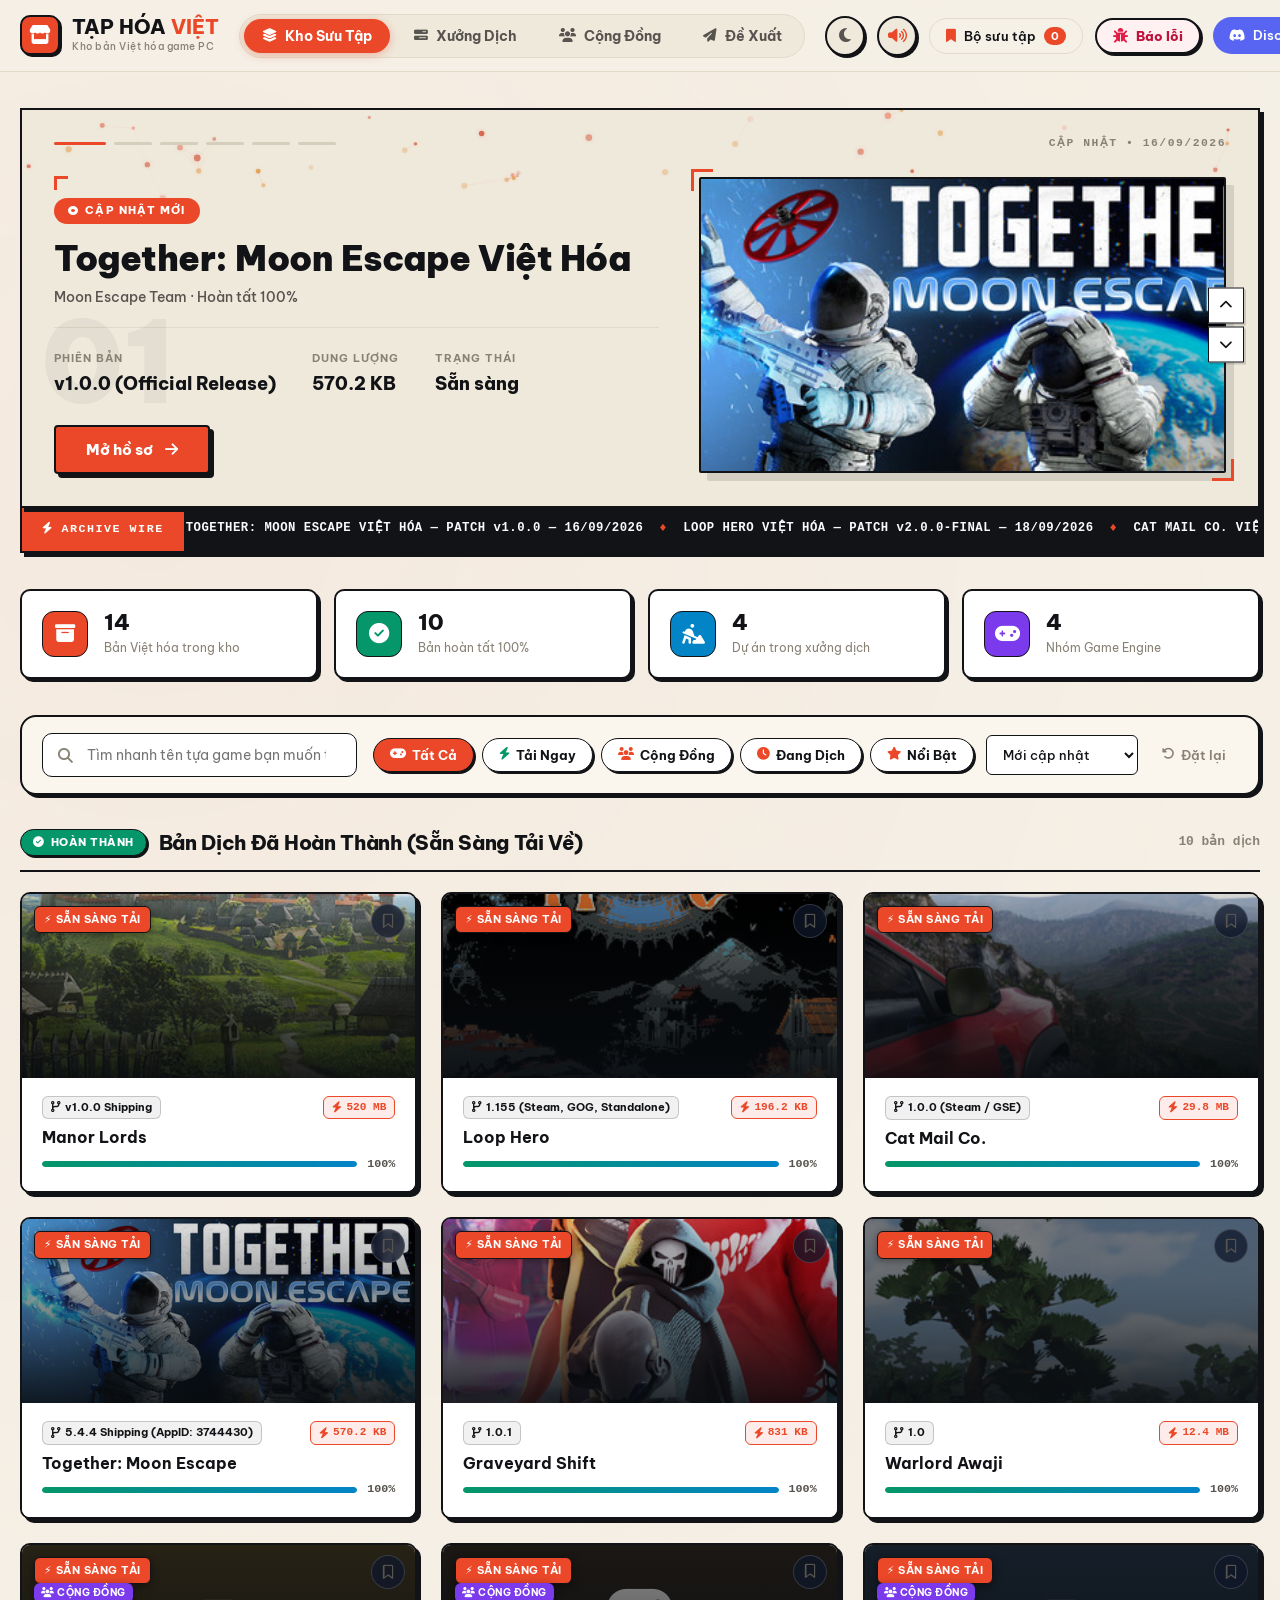
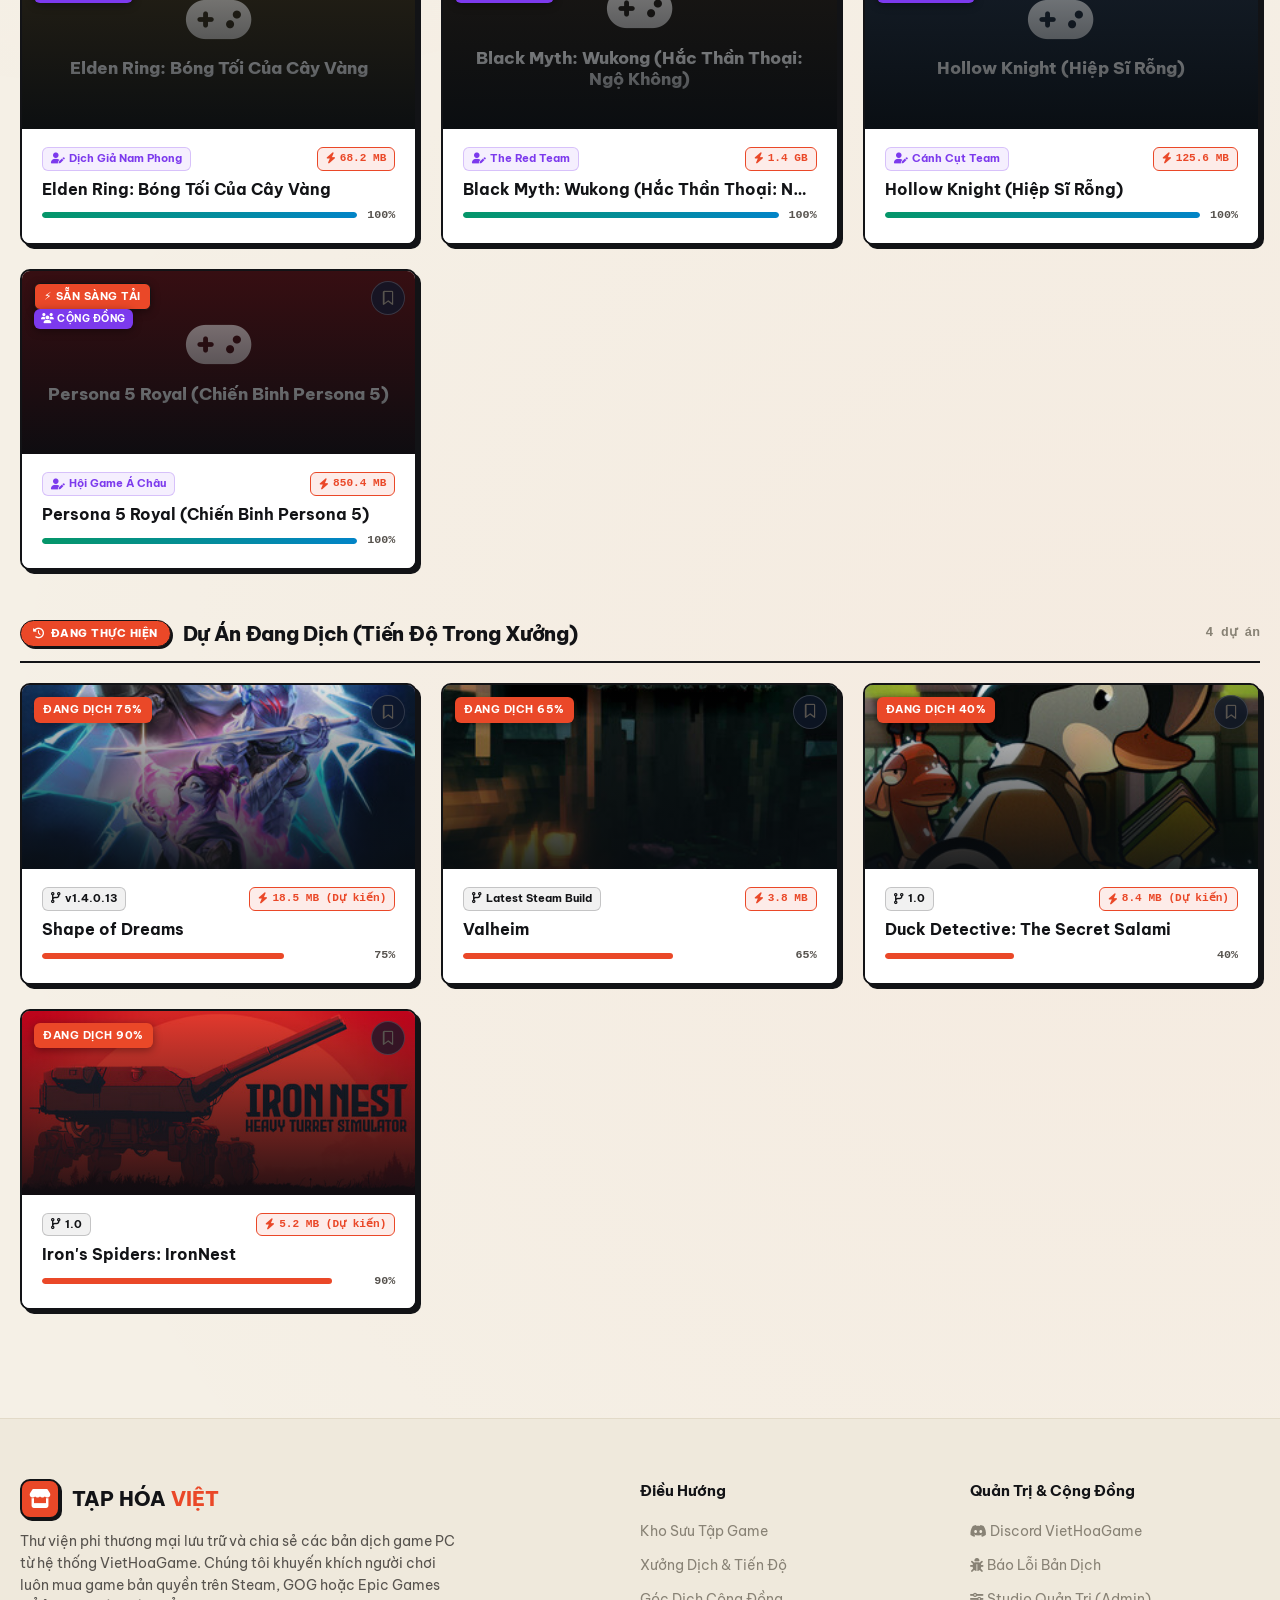
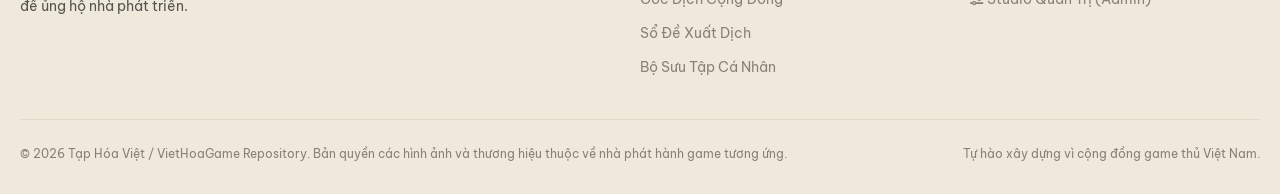
==== commit 4097270a: "feat: add modular CSS and JavaScript components for themes, audio, community, and catalog features" ====
--- a/index.html
+++ b/index.html
@@ -28,14 +28,15 @@
   <link rel="stylesheet" href="css/detail.css">
   <link rel="stylesheet" href="css/admin.css">
   <link rel="stylesheet" href="css/community.css">
+  <link rel="stylesheet" href="css/effects3d.css">
   <script>
     (function() {
+      // Mặc định luôn là giao diện Kem & Cam. Chỉ kích hoạt Chế Độ Ban Đêm nếu người dùng chủ động lưu "dark"
       var saved = localStorage.getItem("thv_theme");
-      if (!saved && window.matchMedia && window.matchMedia("(prefers-color-scheme: dark)").matches) {
-        saved = "dark";
-      }
       if (saved === "dark") {
         document.documentElement.setAttribute("data-theme", "dark");
+      } else {
+        document.documentElement.setAttribute("data-theme", "cream");
       }
     })();
   </script>
@@ -83,6 +84,11 @@
           <i class="fa-solid fa-moon" id="icon-theme"></i>
         </button>
 
+        <!-- Nút bật/tắt Âm thanh Tương tác Cơ học -->
+        <button class="btn-sound-toggle" id="btn-sound-toggle" type="button" onclick="AudioManager.toggleSound()" title="Bật/Tắt âm thanh tương tác cơ học" aria-label="Đổi âm thanh">
+          <i class="fa-solid fa-volume-high" id="icon-sound"></i>
+        </button>
+
         <button class="btn-bookmark-tab" data-tab="library" type="button" title="Mở bộ sưu tập của bạn">
           <i class="fa-solid fa-bookmark" style="color:var(--accent-red)"></i>
           <span>Bộ sưu tập</span>
@@ -116,6 +122,7 @@
            ========================================================================== -->
       <section class="spotlight-showcase" id="spotlight-showcase" aria-label="Bản Việt hóa mới cập nhật nổi bật">
         <div class="spotlight-container">
+          <canvas id="spotlight-particles" class="spotlight-particles-canvas" aria-hidden="true"></canvas>
 
           <!-- Top bar: Pagination dashes & Release Date -->
           <header class="spotlight-top-bar">
@@ -1207,6 +1214,8 @@
   <script src="js/requests.js"></script>
   <script src="js/bug_reporter.js"></script>
   <script src="js/admin.js"></script>
+  <script src="js/audio.js"></script>
+  <script src="js/effects3d.js"></script>
   <script src="js/app.js"></script>
 
 </body>
--- a/css/themes.css
+++ b/css/themes.css
@@ -125,16 +125,68 @@
   color: var(--text-primary);
 }
 
+[data-theme="dark"] .comm-card,
+[data-theme="dark"] .comm-card-body,
 [data-theme="dark"] .community-card,
 [data-theme="dark"] .community-card-body,
+[data-theme="dark"] .community-masthead,
 [data-theme="dark"] .community-hub-header,
-[data-theme="dark"] .community-hero-card {
-  background: var(--bg-card);
-  border-color: var(--border-subtle);
-  color: var(--text-primary);
-}
-
-[data-theme="dark"] .community-stat-box {
+[data-theme="dark"] .community-hero-card,
+[data-theme="dark"] .progress-masthead {
+  background: var(--bg-card);
+  border-color: var(--border-subtle);
+  color: var(--text-primary);
+}
+
+[data-theme="dark"] .comm-title {
+  color: var(--text-primary) !important;
+}
+
+[data-theme="dark"] .comm-search-input,
+[data-theme="dark"] .comm-sort-select {
+  background: var(--bg-input);
+  border-color: var(--border-subtle);
+  color: var(--text-primary);
+}
+
+[data-theme="dark"] .comm-bookmark-btn {
+  background: var(--bg-surface);
+  border-color: var(--border-subtle);
+  color: var(--text-secondary);
+}
+
+[data-theme="dark"] .comm-bookmark-btn:hover {
+  background: var(--accent-orange);
+  color: #FFFFFF;
+}
+
+[data-theme="dark"] .btn-comm-detail {
+  background: var(--bg-surface);
+  border-color: var(--border-subtle);
+  color: var(--text-primary);
+}
+
+[data-theme="dark"] .btn-comm-detail:hover {
+  background: var(--bg-card);
+  border-color: var(--accent-orange);
+  color: var(--accent-orange);
+}
+
+[data-theme="dark"] .comm-meta-pill,
+[data-theme="dark"] .comm-pill-group {
+  background: var(--bg-surface);
+  border-color: var(--border-subtle);
+}
+
+[data-theme="dark"] .comm-notice-box {
+  background: rgba(234, 72, 40, 0.12);
+  border-color: rgba(234, 72, 40, 0.35);
+  color: var(--text-secondary);
+}
+
+[data-theme="dark"] .community-stat-box,
+[data-theme="dark"] .masthead-metrics,
+[data-theme="dark"] .production-legend {
   background: var(--bg-surface);
   border-color: var(--border-subtle);
 }
@@ -142,6 +194,12 @@
 [data-theme="dark"] .spotlight-container {
   background: var(--bg-card);
   border-color: var(--border-subtle);
+}
+
+[data-theme="dark"] .spotlight-nav-btn {
+  background: var(--bg-surface);
+  border-color: var(--border-subtle);
+  color: var(--text-primary);
 }
 
 [data-theme="dark"] .archive-wire {
@@ -171,18 +229,21 @@
   color: var(--text-primary);
 }
 
-[data-theme="dark"] .filter-pill {
-  background: var(--bg-surface);
-  border-color: var(--border-subtle);
-  color: var(--text-secondary);
-}
-
-[data-theme="dark"] .filter-pill:hover {
+[data-theme="dark"] .filter-pill,
+[data-theme="dark"] .prog-pill {
+  background: var(--bg-surface);
+  border-color: var(--border-subtle);
+  color: var(--text-secondary);
+}
+
+[data-theme="dark"] .filter-pill:hover,
+[data-theme="dark"] .prog-pill:hover {
   border-color: var(--accent-orange);
   color: var(--text-primary);
 }
 
-[data-theme="dark"] .filter-pill.active {
+[data-theme="dark"] .filter-pill.active,
+[data-theme="dark"] .prog-pill.active {
   background: var(--accent-orange);
   color: #FFF;
   border-color: var(--accent-orange);
@@ -197,7 +258,7 @@
   color: var(--text-primary);
 }
 
-/* Modals */
+/* Modals & Dialogs */
 [data-theme="dark"] .detail-box,
 [data-theme="dark"] .community-modal-box,
 [data-theme="dark"] .admin-editor-box,
@@ -205,6 +266,51 @@
   background: var(--bg-card);
   border-color: var(--border-strong);
   color: var(--text-primary);
+}
+
+[data-theme="dark"] .detail-close-btn {
+  background: var(--bg-surface);
+  border-color: var(--border-subtle);
+  color: var(--text-primary);
+}
+
+[data-theme="dark"] .detail-close-btn:hover {
+  background: var(--accent-orange);
+  color: #FFFFFF;
+}
+
+[data-theme="dark"] .detail-meta-table,
+[data-theme="dark"] .detail-gallery-wrap {
+  background: var(--bg-card);
+  border-color: var(--border-subtle);
+  color: var(--text-primary);
+}
+
+[data-theme="dark"] .detail-gallery-counter {
+  background: var(--bg-surface);
+  border-color: var(--border-subtle);
+  color: var(--text-primary);
+}
+
+[data-theme="dark"] .detail-gallery-title {
+  color: var(--text-primary);
+}
+
+[data-theme="dark"] .gallery-nav-btn {
+  background: var(--bg-surface);
+  border-color: var(--border-subtle);
+  color: var(--text-primary);
+}
+
+[data-theme="dark"] .gallery-nav-btn:hover {
+  background: var(--accent-orange);
+  color: #FFFFFF;
+}
+
+[data-theme="dark"] .catalog-empty,
+[data-theme="dark"] .requests-empty-state {
+  background: var(--bg-card) !important;
+  border-color: var(--border-subtle) !important;
 }
 
 [data-theme="dark"] .detail-tabs-bar,
--- a/css/detail.css
+++ b/css/detail.css
@@ -717,7 +717,7 @@
    ========================================================================== */
 .detail-gallery-wrap {
   margin: 22px 0 20px;
-  background: #FFFFFF;
+  background: var(--bg-card, #FFFFFF);
   border: 2px solid var(--border-strong, #121316);
   border-radius: var(--radius-md, 12px);
   padding: 16px;
@@ -818,7 +818,7 @@
   width: 40px;
   height: 40px;
   border-radius: 8px;
-  background: #FFFFFF;
+  background: var(--bg-surface, #FFFFFF);
   border: 2px solid var(--border-strong, #121316);
   color: var(--text-primary, #121316);
   box-shadow: 2px 2px 0px var(--border-strong, #121316);
@@ -963,3 +963,37 @@
 .gallery-lightbox-close:hover {
   transform: scale(1.1) rotate(90deg);
 }
+
+/* ==========================================================================
+   DARK MODE OVERRIDES (Screenshot Gallery)
+   ========================================================================== */
+[data-theme="dark"] .detail-gallery-wrap {
+  background: var(--bg-card);
+  border-color: var(--border-subtle);
+  box-shadow: 3px 3px 0px rgba(0, 0, 0, 0.5);
+}
+
+[data-theme="dark"] .detail-gallery-title {
+  color: var(--text-primary);
+}
+
+[data-theme="dark"] .detail-gallery-counter {
+  background: var(--bg-surface);
+  border-color: var(--border-subtle);
+  color: var(--text-primary);
+  box-shadow: 1.5px 1.5px 0px rgba(0, 0, 0, 0.5);
+}
+
+[data-theme="dark"] .gallery-nav-btn {
+  background: var(--bg-surface);
+  border-color: var(--border-subtle);
+  color: var(--text-primary);
+  box-shadow: 2px 2px 0px rgba(0, 0, 0, 0.5);
+}
+
+[data-theme="dark"] .gallery-nav-btn:hover {
+  background: var(--accent-orange);
+  color: #FFFFFF;
+  border-color: var(--accent-orange);
+}
+
--- a/css/community.css
+++ b/css/community.css
@@ -178,7 +178,7 @@
   font-family: inherit;
   font-size: 0.9rem;
   font-weight: 600;
-  background: #FFFFFF;
+  background: var(--bg-card, #FFFFFF);
   border: 2px solid var(--border-strong, #121316);
   border-radius: var(--radius-full, 9999px);
   box-shadow: 2px 2px 0px var(--border-strong, #121316);
@@ -241,7 +241,7 @@
   font-weight: 700;
   font-family: inherit;
   color: var(--text-primary, #121316);
-  background: #FFFFFF;
+  background: var(--bg-card, #FFFFFF);
   border: 2px solid var(--border-strong, #121316);
   border-radius: var(--radius-full, 9999px);
   box-shadow: 2px 2px 0px var(--border-strong, #121316);
@@ -259,7 +259,7 @@
 }
 
 .comm-card {
-  background: #FFFFFF;
+  background: var(--bg-card, #FFFFFF);
   border: 2px solid var(--border-strong, #121316);
   border-radius: var(--radius-md, 14px);
   overflow: hidden;
@@ -332,7 +332,7 @@
   width: 32px;
   height: 32px;
   border-radius: 8px;
-  background: #FFFFFF;
+  background: var(--bg-card, #FFFFFF);
   border: 1.5px solid var(--border-strong, #121316);
   box-shadow: 2px 2px 0px var(--border-strong, #121316);
   display: flex;
@@ -505,7 +505,7 @@
 
 .btn-comm-detail {
   padding: 9px 12px;
-  background: #FFFFFF;
+  background: var(--bg-card, #FFFFFF);
   color: var(--text-primary, #121316);
   font-size: 0.85rem;
   font-weight: 700;
@@ -551,7 +551,7 @@
   max-width: 760px;
   height: 88vh;
   max-height: 88vh;
-  background: #FFFFFF;
+  background: var(--bg-card, #FFFFFF);
   border: 2px solid var(--border-strong, #121316);
   border-radius: var(--radius-lg, 16px);
   box-shadow: 6px 6px 0px var(--border-strong, #121316);
--- a/css/effects3d.css
+++ b/css/effects3d.css
@@ -0,0 +1,237 @@
+/* ==========================================================================
+   TẠP HÓA VIỆT / THREEUI 3D PARALLAX & GLINT EFFECTS (effects3d.css)
+   Lấy cảm hứng từ ThreeUI: 3D Card Tilt, Holographic Glare & Parallax Depth
+   Tối ưu hóa 100% bằng CSS 3D Transforms siêu nhẹ (60+ FPS, Zero GPU Lag)
+   ========================================================================== */
+
+/* --------------------------------------------------------------------------
+   1. BASE 3D PERSPECTIVE WRAPPER & CARDS
+   -------------------------------------------------------------------------- */
+.has-3d-tilt {
+  perspective: 1200px;
+  transform-style: preserve-3d;
+  will-change: transform, box-shadow;
+  transition: transform 0.35s cubic-bezier(0.16, 1, 0.3, 1), box-shadow 0.35s cubic-bezier(0.16, 1, 0.3, 1);
+  position: relative;
+}
+
+.has-3d-tilt.is-tilting,
+[data-theme="cream"] .game-card.has-3d-tilt.is-tilting,
+[data-theme="cream"] .comm-card.has-3d-tilt.is-tilting,
+[data-theme="dark"] .game-card.has-3d-tilt.is-tilting,
+[data-theme="dark"] .comm-card.has-3d-tilt.is-tilting {
+  transition: transform 0.08s ease-out, box-shadow 0.08s ease-out !important;
+  transform: perspective(1200px)
+             rotateX(var(--tilt-rx, 0deg))
+             rotateY(var(--tilt-ry, 0deg))
+             translateY(-6px)
+             scale3d(1.025, 1.025, 1.025) !important;
+  z-index: 8;
+}
+
+/* --------------------------------------------------------------------------
+   2. SHADOW DISPLACEMENT (ĐỔ BÓNG 3D VẬT LÝ NEUBRUTALIST)
+   -------------------------------------------------------------------------- */
+/* Giao diện Kem & Cam (Light Mode): Đổ bóng đen khối chuyển dịch theo góc nghiêng */
+[data-theme="cream"] .game-card.has-3d-tilt.is-tilting,
+[data-theme="cream"] .comm-card.has-3d-tilt.is-tilting {
+  box-shadow: calc(6px + var(--tilt-ry-num, 0) * -0.35px)
+              calc(6px + var(--tilt-rx-num, 0) * 0.35px)
+              0px #121316,
+              0 14px 28px rgba(18, 19, 22, 0.12) !important;
+}
+
+/* Giao diện Ban Đêm (Dark Mode): Chiều sâu quang học & ánh cam neon */
+[data-theme="dark"] .game-card.has-3d-tilt.is-tilting,
+[data-theme="dark"] .comm-card.has-3d-tilt.is-tilting {
+  box-shadow: 0 16px 36px rgba(0, 0, 0, 0.75),
+              0 0 25px rgba(255, 87, 51, 0.28),
+              calc(var(--tilt-ry-num, 0) * -0.3px)
+              calc(var(--tilt-rx-num, 0) * 0.3px)
+              12px rgba(245, 158, 11, 0.18) !important;
+}
+
+/* --------------------------------------------------------------------------
+   3. HOLOGRAPHIC GLARE REFLECTION (ÁNH SÁNG PHẢN QUANG THREEUI)
+   -------------------------------------------------------------------------- */
+.card-glare-effect {
+  position: absolute;
+  inset: 0;
+  border-radius: inherit;
+  pointer-events: none;
+  z-index: 12;
+  opacity: 0;
+  transition: opacity 0.25s cubic-bezier(0.16, 1, 0.3, 1);
+  background: radial-gradient(
+    circle 280px at var(--mouse-x, 50%) var(--mouse-y, 50%),
+    rgba(255, 255, 255, 0.42) 0%,
+    rgba(234, 72, 40, 0.16) 40%,
+    transparent 75%
+  );
+  mix-blend-mode: overlay;
+}
+
+.is-tilting .card-glare-effect {
+  opacity: 1;
+}
+
+/* Phản quang rực rỡ hơn trong chế độ Dark Mode */
+[data-theme="dark"] .card-glare-effect {
+  background: radial-gradient(
+    circle 300px at var(--mouse-x, 50%) var(--mouse-y, 50%),
+    rgba(255, 150, 60, 0.38) 0%,
+    rgba(245, 158, 11, 0.18) 45%,
+    transparent 75%
+  );
+  mix-blend-mode: screen;
+}
+
+/* --------------------------------------------------------------------------
+   4. LAYER PARALLAX (TÁCH LỚP KHÔNG GIAN 3D ĐỘC LẬP)
+   -------------------------------------------------------------------------- */
+.game-card.has-3d-tilt,
+.comm-card.has-3d-tilt {
+  transform-style: preserve-3d;
+}
+
+/* Poster lùi nhẹ vào chiều sâu */
+.has-3d-tilt .card-poster-wrap,
+.has-3d-tilt .comm-poster-wrap {
+  transform: translateZ(10px);
+  transform-style: preserve-3d;
+  transition: transform 0.35s ease;
+}
+
+/* Các chi tiết nổi bật bay về phía trước (Pop-out 3D) */
+.has-3d-tilt.is-tilting .card-status-badge,
+.has-3d-tilt.is-tilting .comm-author-badge {
+  transform: translateZ(24px);
+  box-shadow: 0 4px 10px rgba(0, 0, 0, 0.25);
+}
+
+.has-3d-tilt.is-tilting .card-bookmark-btn {
+  transform: translateZ(28px);
+}
+
+.has-3d-tilt.is-tilting .card-quick-download {
+  transform: translateZ(32px);
+  box-shadow: 0 6px 16px rgba(0, 0, 0, 0.35);
+}
+
+.has-3d-tilt.is-tilting .card-title,
+.has-3d-tilt.is-tilting .comm-title {
+  transform: translateZ(15px);
+  transition: transform 0.2s ease;
+}
+
+/* --------------------------------------------------------------------------
+   5. SPOTLIGHT MEDIA 3D PARALLAX (BANNER SHOWCASE NỔI BẬT)
+   -------------------------------------------------------------------------- */
+.spotlight-media-wrap.has-3d-tilt,
+.spotlight-media-box.has-3d-tilt {
+  perspective: 1200px;
+  transform-style: preserve-3d;
+  will-change: transform;
+  transition: transform 0.4s cubic-bezier(0.16, 1, 0.3, 1), box-shadow 0.4s ease;
+}
+
+.spotlight-media-wrap.has-3d-tilt.is-tilting,
+.spotlight-media-box.has-3d-tilt.is-tilting {
+  transform: perspective(1200px)
+             rotateX(var(--tilt-rx, 0deg))
+             rotateY(var(--tilt-ry, 0deg))
+             scale3d(1.02, 1.02, 1.02) !important;
+}
+
+.spotlight-media-wrap.has-3d-tilt.is-tilting .spotlight-media-box {
+  box-shadow: calc(10px + var(--tilt-ry-num, 0) * -0.5px)
+              calc(10px + var(--tilt-rx-num, 0) * 0.5px)
+              0px rgba(18, 19, 22, 0.25),
+              0 20px 40px rgba(0, 0, 0, 0.22);
+}
+
+/* Góc trang trí bay ra trước trong không gian 3D */
+.spotlight-media-wrap.has-3d-tilt.is-tilting .spotlight-corner-tl {
+  transform: translateZ(28px) translate(-3px, -3px);
+  transition: transform 0.12s ease-out;
+}
+
+.spotlight-media-wrap.has-3d-tilt.is-tilting .spotlight-corner-br {
+  transform: translateZ(28px) translate(3px, 3px);
+  transition: transform 0.12s ease-out;
+}
+
+/* --------------------------------------------------------------------------
+   6. SPOTLIGHT HERO INTERACTIVE PARTICLES (HẠT BỤI ÁNH SÁNG THREEUI)
+   -------------------------------------------------------------------------- */
+.spotlight-container {
+  position: relative;
+}
+
+.spotlight-top-bar,
+.spotlight-body {
+  position: relative;
+  z-index: 2;
+}
+
+.spotlight-particles-canvas {
+  position: absolute;
+  top: 0;
+  left: 0;
+  width: 100%;
+  height: 100%;
+  pointer-events: none;
+  z-index: 1;
+  opacity: 0.85;
+  transition: opacity 0.5s ease;
+}
+
+[data-theme="dark"] .spotlight-particles-canvas {
+  opacity: 1;
+}
+
+/* --------------------------------------------------------------------------
+   8. NÚT BẬT/TẮT ÂM THANH TRÊN HEADER
+   -------------------------------------------------------------------------- */
+.btn-sound-toggle {
+  width: 40px;
+  height: 40px;
+  border-radius: var(--radius-full, 9999px);
+  background: var(--bg-surface);
+  border: 2px solid var(--border-strong, #121316);
+  display: inline-flex;
+  align-items: center;
+  justify-content: center;
+  cursor: pointer;
+  box-shadow: 2px 2px 0px var(--border-strong, #121316);
+  transition: all 0.2s cubic-bezier(0.16, 1, 0.3, 1);
+  color: var(--text-primary);
+  font-size: 1rem;
+  flex-shrink: 0;
+}
+
+.btn-sound-toggle:hover {
+  transform: translate(-1px, -1px);
+  box-shadow: 3px 3px 0px var(--border-strong, #121316);
+  border-color: var(--accent-orange, #EA4828);
+  color: var(--accent-orange, #EA4828);
+}
+
+/* --------------------------------------------------------------------------
+   9. HỖ TRỢ NGƯỜI DÙNG GIẢM CHUYỂN ĐỘNG (ACCESSIBILITY)
+   -------------------------------------------------------------------------- */
+@media (prefers-reduced-motion: reduce) {
+  .has-3d-tilt,
+  .has-3d-tilt.is-tilting {
+    transform: none !important;
+    transition: none !important;
+  }
+  .card-glare-effect {
+    display: none !important;
+  }
+  .spotlight-particles-canvas {
+    display: none !important;
+  }
+}
+
+
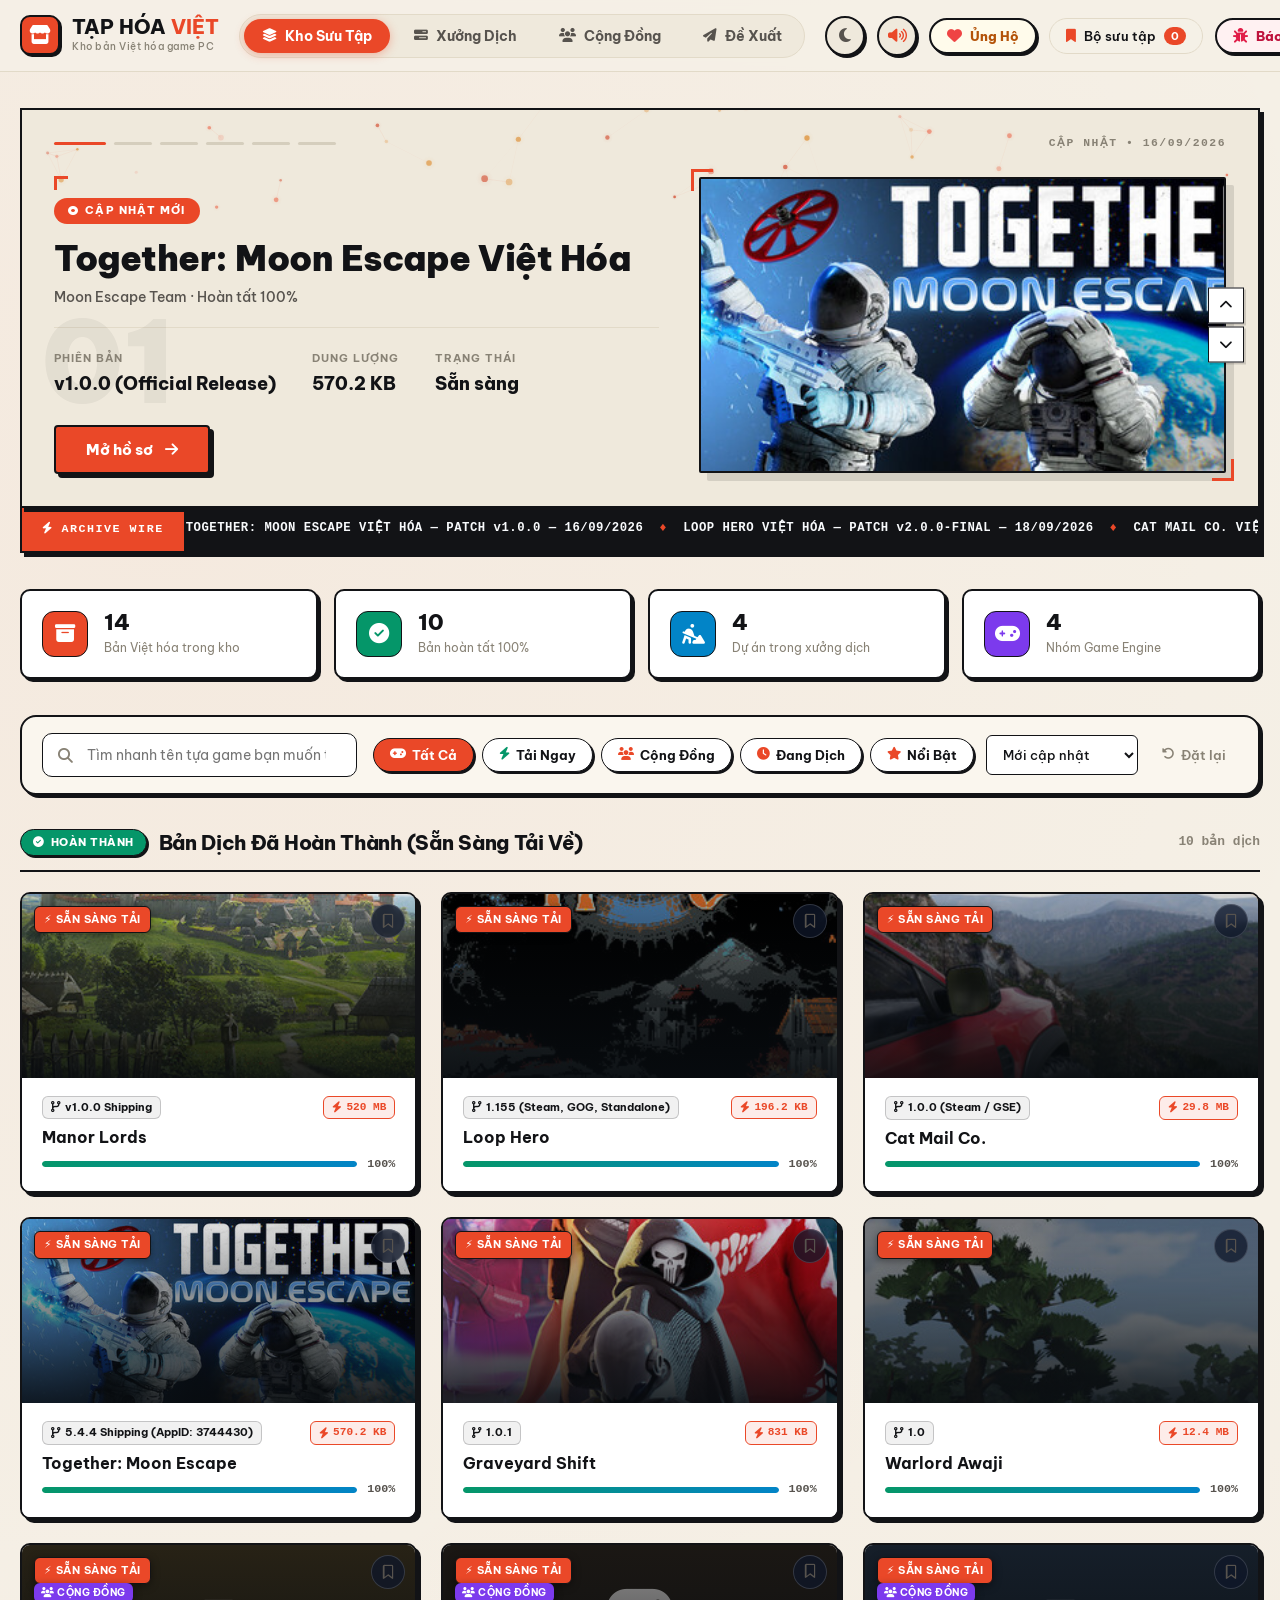
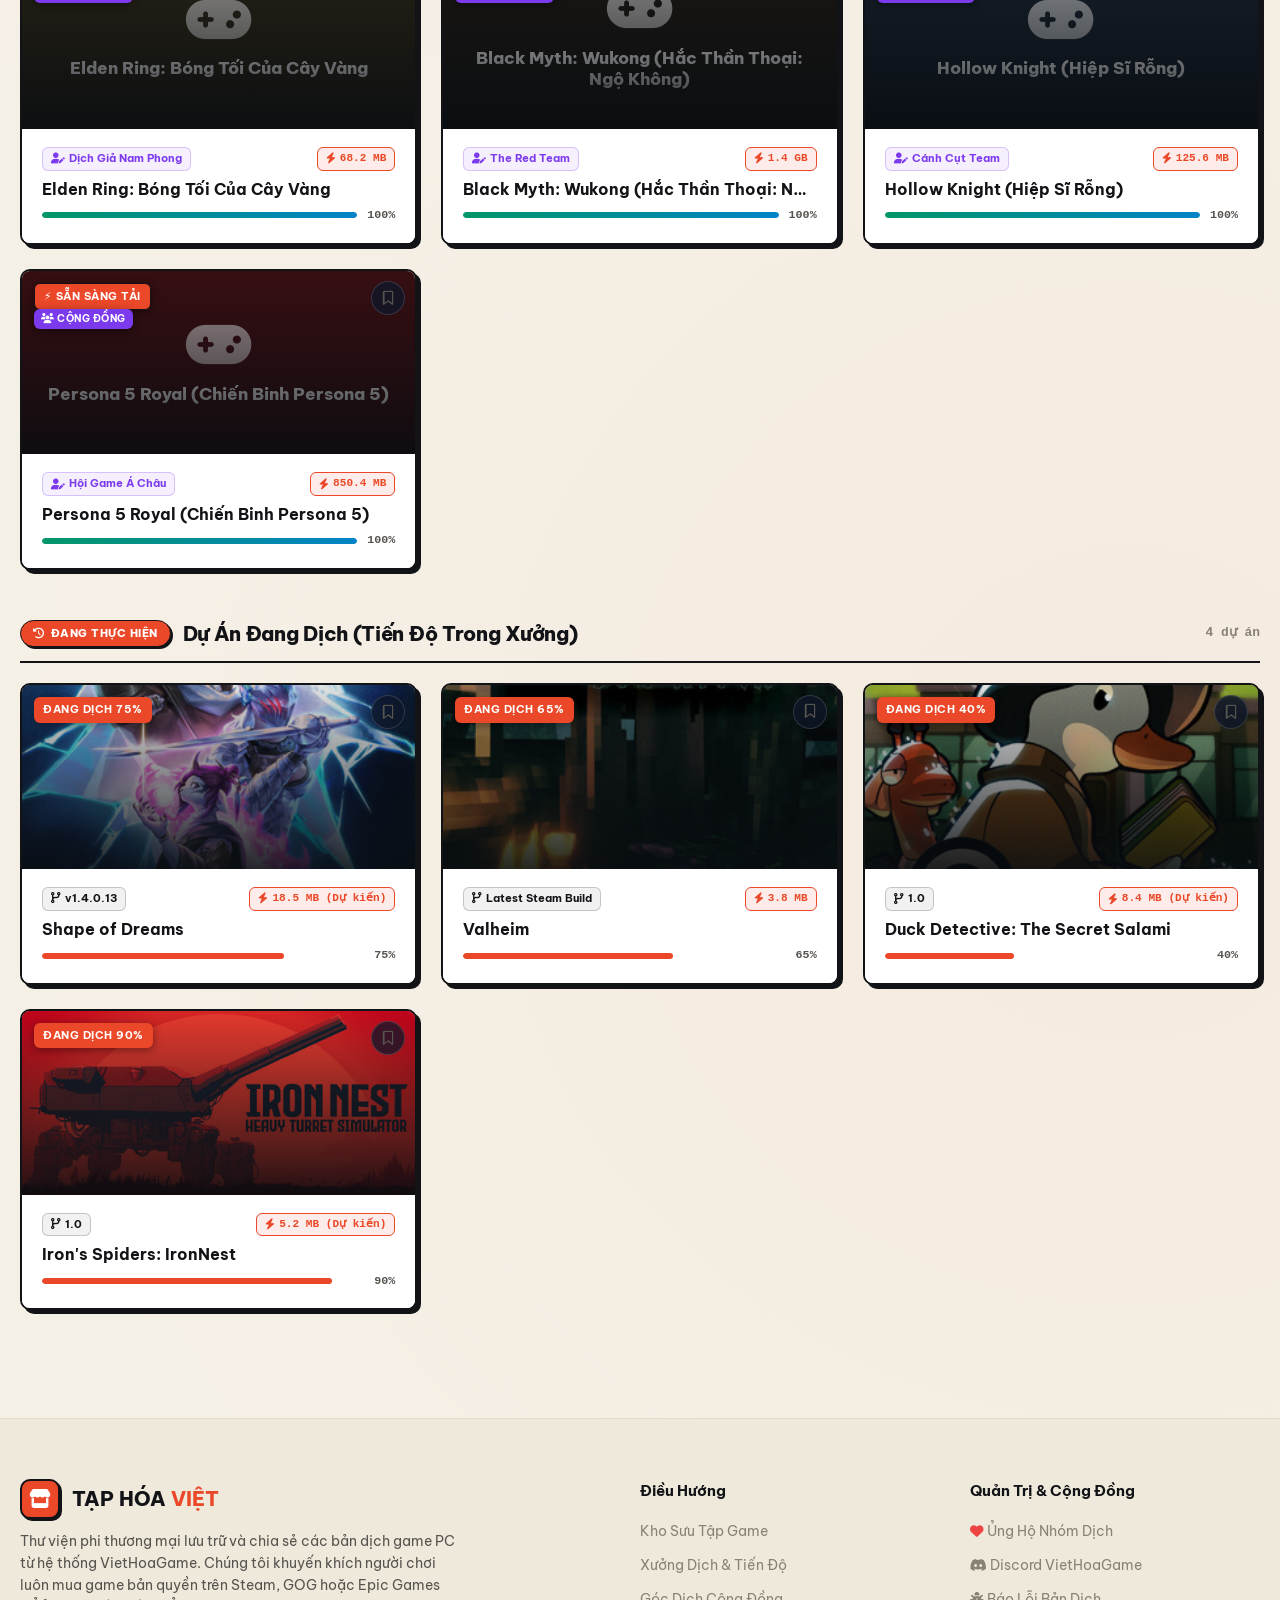
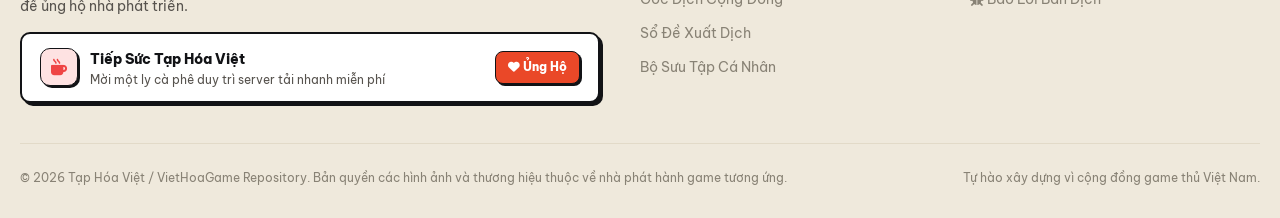
==== commit ade60437: "feat: implement core application controller and donation feature" ====
--- a/index.html
+++ b/index.html
@@ -29,8 +29,9 @@
   <link rel="stylesheet" href="css/admin.css">
   <link rel="stylesheet" href="css/community.css">
   <link rel="stylesheet" href="css/effects3d.css">
+  <link rel="stylesheet" href="css/donate.css">
   <script>
-    (function() {
+    (function () {
       // Mặc định luôn là giao diện Kem & Cam. Chỉ kích hoạt Chế Độ Ban Đêm nếu người dùng chủ động lưu "dark"
       var saved = localStorage.getItem("thv_theme");
       if (saved === "dark") {
@@ -80,13 +81,22 @@
       <div class="header-actions">
 
         <!-- Nút chuyển đổi Giao diện Ban Đêm / Ban Ngày -->
-        <button class="btn-theme-toggle" id="btn-theme-toggle" type="button" onclick="App.toggleTheme()" title="Chuyển chế độ Giao diện Ban Đêm / Ban Ngày" aria-label="Đổi giao diện">
+        <button class="btn-theme-toggle" id="btn-theme-toggle" type="button" onclick="App.toggleTheme()"
+          title="Chuyển chế độ Giao diện Ban Đêm / Ban Ngày" aria-label="Đổi giao diện">
           <i class="fa-solid fa-moon" id="icon-theme"></i>
         </button>
 
         <!-- Nút bật/tắt Âm thanh Tương tác Cơ học -->
-        <button class="btn-sound-toggle" id="btn-sound-toggle" type="button" onclick="AudioManager.toggleSound()" title="Bật/Tắt âm thanh tương tác cơ học" aria-label="Đổi âm thanh">
+        <button class="btn-sound-toggle" id="btn-sound-toggle" type="button" onclick="AudioManager.toggleSound()"
+          title="Bật/Tắt âm thanh tương tác cơ học" aria-label="Đổi âm thanh">
           <i class="fa-solid fa-volume-high" id="icon-sound"></i>
+        </button>
+
+        <!-- Nút Ủng Hộ Nhóm Dịch -->
+        <button class="btn-header-donate" id="btn-header-donate" type="button" onclick="DonateModal.open()"
+          title="Ủng hộ nhóm dịch Tạp Hóa Việt">
+          <i class="fa-solid fa-heart"></i>
+          <span>Ủng Hộ</span>
         </button>
 
         <button class="btn-bookmark-tab" data-tab="library" type="button" title="Mở bộ sưu tập của bạn">
@@ -504,7 +514,10 @@
       <div class="detail-download-box">
         <div class="download-title-row">
           <h3><i class="fa-solid fa-cloud-arrow-down"></i> TẢI XUỐNG BẢN VIỆT HÓA</h3>
-          <div>
+          <div style="display:flex; align-items:center; gap:8px; flex-wrap:wrap;">
+            <button class="btn-detail-donate" onclick="DonateModal.open()" type="button" title="Ủng hộ nhóm dịch game">
+              <i class="fa-solid fa-mug-hot"></i> Mời Cà Phê
+            </button>
             <button class="btn-detail-bug" id="btn-report-from-modal" type="button" title="Báo lỗi bản dịch game này">
               <i class="fa-solid fa-bug"></i> Báo lỗi game này
             </button>
@@ -545,7 +558,8 @@
   </div>
 
   <!-- Lightbox xem ảnh minh họa toàn màn hình -->
-  <div class="gallery-lightbox-overlay" id="gallery-lightbox" onclick="App.closeLightbox()" role="dialog" aria-modal="true" aria-label="Phóng to ảnh">
+  <div class="gallery-lightbox-overlay" id="gallery-lightbox" onclick="App.closeLightbox()" role="dialog"
+    aria-modal="true" aria-label="Phóng to ảnh">
     <div class="gallery-lightbox-box" onclick="event.stopPropagation()">
       <button class="gallery-lightbox-close" type="button" onclick="App.closeLightbox()" title="Đóng phóng to">
         <i class="fa-solid fa-xmark"></i>
@@ -642,6 +656,120 @@
   </div>
 
   <!-- ==========================================================================
+       5.1 MODAL ỦNG HỘ NHÓM DỊCH (DONATE / SUPPORT)
+       ========================================================================== -->
+  <div class="detail-overlay" id="donate-modal" role="dialog" aria-modal="true" aria-labelledby="donate-modal-title">
+    <div class="donate-modal-box">
+      <button class="detail-close-btn" onclick="DonateModal.close()" type="button" aria-label="Đóng"
+        style="top: 16px; right: 16px;"><i class="fa-solid fa-xmark"></i></button>
+
+      <!-- Header Ấm Áp Màu Cam & Hổ Phách -->
+      <div class="donate-modal-header">
+        <div class="donate-header-content">
+          <div class="donate-header-icon">
+            <i class="fa-solid fa-mug-hot"></i>
+          </div>
+          <div>
+            <div class="donate-header-tag">☕ TIẾP SỨC TẠP HÓA VIỆT</div>
+            <h2 id="donate-modal-title" class="donate-modal-title">Ủng Hộ Nhóm Dịch</h2>
+            <p class="donate-modal-subtitle">Mỗi ly cà phê hay đóng góp nhỏ của bạn là nguồn động viên to lớn giúp nhóm
+              duy trì máy chủ tải nhanh và thực hiện nhiều bản dịch mới.</p>
+          </div>
+        </div>
+      </div>
+
+      <!-- Thân Modal: 2 Cột QR & Thông Tin Chi Tiết -->
+      <div class="donate-modal-body">
+        <div class="donate-grid">
+          <!-- Cột Trái: Ảnh Mã QR VietQR TPBank -->
+          <div class="donate-qr-col">
+            <div class="donate-qr-card">
+              <div class="donate-qr-badge"><i class="fa-solid fa-qrcode"></i> QUÉT MÃ VIETQR</div>
+              <div class="donate-qr-img-wrap" onclick="App.openLightbox('assets/donate_qr.png')"
+                title="Nhấp để xem kích thước lớn">
+                <img src="assets/donate_qr.png" alt="Mã QR Chuyển Khoản TPBank TRAN MINH KHA" class="donate-qr-img" />
+              </div>
+              <p class="donate-qr-hint">
+                <i class="fa-solid fa-bolt" style="color:var(--accent-orange)"></i> Chuyển khoản ngay, xác nhận sau vài
+                giây!
+              </p>
+            </div>
+          </div>
+
+          <!-- Cột Phải: Thông Tin Chi Tiết & Nút Sao Chép -->
+          <div class="donate-info-col">
+            <!-- Ngân Hàng -->
+            <div class="donate-info-group">
+              <span class="donate-label">Ngân Hàng Tiếp Nhận</span>
+              <div class="donate-value-box">
+                <div class="donate-bank-badge">
+                  <span class="bank-tag-tpb">TPBank</span>
+                  <strong>Ngân hàng TMCP Tiên Phong</strong>
+                </div>
+              </div>
+            </div>
+
+            <!-- Số Tài Khoản -->
+            <div class="donate-info-group">
+              <span class="donate-label">Số Tài Khoản (STK)</span>
+              <div class="donate-copy-field">
+                <input type="text" readonly value="00006456922" id="donate-stk-val" class="donate-input-code" />
+                <button class="btn-copy-donate" type="button" onclick="DonateModal.copySTK()"
+                  title="Sao chép số tài khoản">
+                  <i class="fa-regular fa-copy"></i>
+                  <span>Sao chép</span>
+                </button>
+              </div>
+            </div>
+
+            <!-- Chủ Tài Khoản -->
+            <div class="donate-info-group">
+              <span class="donate-label">Chủ Tài Khoản</span>
+              <div class="donate-value-box">
+                <span class="donate-owner-name">TRAN MINH KHA</span>
+              </div>
+            </div>
+
+            <!-- Nội Dung Chuyển Khoản -->
+            <div class="donate-info-group">
+              <span class="donate-label">Nội Dung Chuyển Khoản Gợi Ý</span>
+              <div class="donate-copy-field">
+                <input type="text" readonly value="Ung ho Tap Hoa Viet" id="donate-memo-val"
+                  class="donate-input-code" />
+                <button class="btn-copy-donate" type="button" onclick="DonateModal.copyMemo()"
+                  title="Sao chép nội dung chuyển khoản">
+                  <i class="fa-regular fa-copy"></i>
+                  <span>Sao chép</span>
+                </button>
+              </div>
+            </div>
+
+            <!-- Gợi Ý Các Mốc Tiếp Sức -->
+            <div class="donate-presets-wrap">
+              <span class="donate-label">Gợi ý mốc tiếp sức:</span>
+              <div class="donate-preset-pills">
+                <span class="donate-pill" onclick="DonateModal.selectPreset(10000, 'Cốc trà đá')">☕ 10.000đ</span>
+                <span class="donate-pill" onclick="DonateModal.selectPreset(20000, 'Ly cà phê')">🧋 20.000đ</span>
+                <span class="donate-pill" onclick="DonateModal.selectPreset(50000, 'Bát phở bò')">🍜 50.000đ</span>
+                <span class="donate-pill" onclick="DonateModal.selectPreset(100000, 'Bữa tối ấm cúng')">🍕
+                  100.000đ</span>
+              </div>
+            </div>
+          </div>
+        </div>
+
+        <!-- Lời Cam Kết & Cảm Ơn -->
+        <div class="donate-footer-note">
+          <i class="fa-solid fa-heart-circle-check"></i>
+          <span>Toàn bộ đóng góp được sử dụng 100% để chi trả máy chủ lưu trữ Google Drive tốc độ cao, băng thông không
+            giới hạn và hỗ trợ kinh phí cho các dự án Việt hóa game. Trân trọng cảm ơn tấm lòng của bạn!</span>
+        </div>
+      </div>
+    </div>
+  </div>
+
+
+  <!-- ==========================================================================
        6. STUDIO DASHBOARD QUẢN TRỊ NỘI BỘ (ADMIN MODAL)
        ========================================================================== -->
   <div class="admin-overlay" id="admin-studio-modal" role="dialog" aria-modal="true">
@@ -709,14 +837,20 @@
                 <button class="btn-admin-hero-add" id="btn-admin-add-game" type="button">
                   <i class="fa-solid fa-circle-plus"></i> + Thêm Game Mới
                 </button>
-                <button class="btn-secondary" id="btn-admin-backup-all" type="button" onclick="AdminStudio.exportFullBackup()" title="Tải về tệp sao lưu toàn bộ kho game, cộng đồng và đề xuất">
+                <button class="btn-secondary" id="btn-admin-backup-all" type="button"
+                  onclick="AdminStudio.exportFullBackup()"
+                  title="Tải về tệp sao lưu toàn bộ kho game, cộng đồng và đề xuất">
                   <i class="fa-solid fa-file-export"></i> Sao Lưu Hệ Thống (.json)
                 </button>
-                <label class="btn-secondary" style="cursor:pointer; display:inline-flex; align-items:center; gap:6px; margin:0;" title="Nhập tệp sao lưu để khôi phục dữ liệu khi đổi tên miền">
+                <label class="btn-secondary"
+                  style="cursor:pointer; display:inline-flex; align-items:center; gap:6px; margin:0;"
+                  title="Nhập tệp sao lưu để khôi phục dữ liệu khi đổi tên miền">
                   <i class="fa-solid fa-file-import"></i> Phục Hồi Dữ Liệu
-                  <input type="file" id="admin-restore-file-input" accept=".json" style="display:none;" onchange="AdminStudio.importFullBackup(event)">
+                  <input type="file" id="admin-restore-file-input" accept=".json" style="display:none;"
+                    onchange="AdminStudio.importFullBackup(event)">
                 </label>
-                <button class="btn-secondary" id="btn-admin-export-json" type="button" title="Xuất file games.json để cập nhật vào thư mục data/">
+                <button class="btn-secondary" id="btn-admin-export-json" type="button"
+                  title="Xuất file games.json để cập nhật vào thư mục data/">
                   <i class="fa-solid fa-download"></i> Xuất games.json
                 </button>
               </div>
@@ -746,10 +880,12 @@
               style="display:flex; align-items:center; justify-content:space-between; margin-bottom:16px; flex-wrap:wrap; gap:12px;">
               <div>
                 <h3 style="font-size:1.2rem; font-weight:800;">Quản lý đề xuất & bình chọn dịch game</h3>
-                <p style="font-size:0.85rem; color:var(--text-muted);">Theo dõi tín hiệu cộng đồng, 1-click đưa game vào xưởng dịch hoặc xóa đề xuất vi phạm.</p>
+                <p style="font-size:0.85rem; color:var(--text-muted);">Theo dõi tín hiệu cộng đồng, 1-click đưa game vào
+                  xưởng dịch hoặc xóa đề xuất vi phạm.</p>
               </div>
               <div style="display:flex; align-items:center; gap:10px;">
-                <button class="btn-secondary" id="btn-admin-clear-requests" type="button" onclick="AdminStudio.clearAllRequests()">
+                <button class="btn-secondary" id="btn-admin-clear-requests" type="button"
+                  onclick="AdminStudio.clearAllRequests()">
                   <i class="fa-solid fa-trash-can"></i> Dọn Sạch Đề Xuất
                 </button>
               </div>
@@ -958,29 +1094,41 @@
               </div>
 
               <!-- Quản lý Bộ Sưu Tập Ảnh Minh Họa Việt Hóa (Screenshots) -->
-              <div class="admin-screenshots-uploader" style="margin-top:18px; padding:16px; background:var(--bg-surface,#FAF6EE); border:2px solid var(--border-strong,#121316); border-radius:12px; box-shadow:2px 2px 0px var(--border-strong,#121316);">
+              <div class="admin-screenshots-uploader"
+                style="margin-top:18px; padding:16px; background:var(--bg-surface,#FAF6EE); border:2px solid var(--border-strong,#121316); border-radius:12px; box-shadow:2px 2px 0px var(--border-strong,#121316);">
                 <div style="display:flex; align-items:center; justify-content:space-between; margin-bottom:6px;">
                   <label style="font-size:0.85rem; font-weight:800; color:var(--text-primary); margin:0;">
                     <i class="fa-solid fa-images" style="color:var(--accent-orange,#EA4828);"></i> Ảnh Minh Họa In-Game
                   </label>
-                  <span id="editor-screenshots-count" style="font-size:0.75rem; font-weight:700; background:var(--accent-orange,#EA4828); color:#fff; padding:2px 8px; border-radius:10px; border:1px solid #121316;">0 ảnh</span>
-                </div>
-                <small style="font-size:0.72rem; color:var(--text-secondary); display:block; margin-bottom:10px; line-height:1.35;">
-                  Ảnh chụp trong game đã Việt hóa. Hiển thị dạng album kèm thumbnail nhỏ dưới hồ sơ game để game thủ soi rõ chữ.
+                  <span id="editor-screenshots-count"
+                    style="font-size:0.75rem; font-weight:700; background:var(--accent-orange,#EA4828); color:#fff; padding:2px 8px; border-radius:10px; border:1px solid #121316;">0
+                    ảnh</span>
+                </div>
+                <small
+                  style="font-size:0.72rem; color:var(--text-secondary); display:block; margin-bottom:10px; line-height:1.35;">
+                  Ảnh chụp trong game đã Việt hóa. Hiển thị dạng album kèm thumbnail nhỏ dưới hồ sơ game để game thủ soi
+                  rõ chữ.
                 </small>
 
                 <!-- Khung hiển thị danh sách ảnh nhỏ & nút xóa -->
-                <div id="editor-screenshots-list" style="display:grid; grid-template-columns:repeat(auto-fill, minmax(90px, 1fr)); gap:8px; margin-bottom:12px; max-height:160px; overflow-y:auto; padding:2px;">
+                <div id="editor-screenshots-list"
+                  style="display:grid; grid-template-columns:repeat(auto-fill, minmax(90px, 1fr)); gap:8px; margin-bottom:12px; max-height:160px; overflow-y:auto; padding:2px;">
                   <!-- Render động bởi AdminStudio -->
                 </div>
 
                 <div style="display:flex; gap:8px; align-items:center; flex-wrap:wrap;">
-                  <label class="btn-upload-file" style="display:inline-flex; align-items:center; gap:6px; padding:6px 12px; background:#fff; border:2px solid #121316; border-radius:8px; font-weight:700; cursor:pointer; font-size:0.76rem; box-shadow:2px 2px 0px #121316; white-space:nowrap; flex-shrink:0;">
+                  <label class="btn-upload-file"
+                    style="display:inline-flex; align-items:center; gap:6px; padding:6px 12px; background:#fff; border:2px solid #121316; border-radius:8px; font-weight:700; cursor:pointer; font-size:0.76rem; box-shadow:2px 2px 0px #121316; white-space:nowrap; flex-shrink:0;">
                     <i class="fa-solid fa-cloud-arrow-up"></i> Chọn ảnh từ máy
-                    <input type="file" id="editor-screenshot-file-input" accept="image/*" multiple style="display:none;">
+                    <input type="file" id="editor-screenshot-file-input" accept="image/*" multiple
+                      style="display:none;">
                   </label>
-                  <input type="url" id="editor-screenshot-url-input" class="form-control" style="flex:1; min-width:110px; font-size:0.76rem; padding:6px 8px;" placeholder="Dán link ảnh (https://...)">
-                  <button type="button" class="btn-secondary" id="btn-add-screenshot-url" style="padding:6px 10px; font-size:0.76rem; white-space:nowrap;" onclick="AdminStudio.addScreenshotFromUrl()">
+                  <input type="url" id="editor-screenshot-url-input" class="form-control"
+                    style="flex:1; min-width:110px; font-size:0.76rem; padding:6px 8px;"
+                    placeholder="Dán link ảnh (https://...)">
+                  <button type="button" class="btn-secondary" id="btn-add-screenshot-url"
+                    style="padding:6px 10px; font-size:0.76rem; white-space:nowrap;"
+                    onclick="AdminStudio.addScreenshotFromUrl()">
                     <i class="fa-solid fa-plus"></i> Thêm
                   </button>
                 </div>
@@ -1170,6 +1318,18 @@
           </div>
           <p>Thư viện phi thương mại lưu trữ và chia sẻ các bản dịch game PC từ hệ thống VietHoaGame. Chúng tôi khuyến
             khích người chơi luôn mua game bản quyền trên Steam, GOG hoặc Epic Games để ủng hộ nhà phát triển.</p>
+
+          <!-- Card Tiếp Sức / Ủng Hộ Nhóm Dịch -->
+          <div class="footer-donate-card" onclick="DonateModal.open()" title="Mở hộp thoại ủng hộ nhóm dịch">
+            <div class="footer-donate-info">
+              <div class="footer-donate-icon"><i class="fa-solid fa-mug-hot"></i></div>
+              <div class="footer-donate-text">
+                <h5>Tiếp Sức Tạp Hóa Việt</h5>
+                <p>Mời một ly cà phê duy trì server tải nhanh miễn phí</p>
+              </div>
+            </div>
+            <span class="btn-footer-donate-mini"><i class="fa-solid fa-heart"></i> Ủng Hộ</span>
+          </div>
         </div>
         <div class="footer-col">
           <h4>Điều Hướng</h4>
@@ -1184,12 +1344,13 @@
         <div class="footer-col">
           <h4>Quản Trị & Cộng Đồng</h4>
           <ul>
+            <li><a href="javascript:void(0)" onclick="DonateModal.open()"><i class="fa-solid fa-heart"
+                  style="color:#EF4444"></i> Ủng Hộ Nhóm Dịch</a></li>
             <li><a href="https://discord.com" target="_blank" rel="noopener noreferrer"><i
                   class="fa-brands fa-discord"></i> Discord VietHoaGame</a></li>
             <li><a href="javascript:void(0)" onclick="BugReporter.openModal()"><i class="fa-solid fa-bug"></i> Báo Lỗi
                 Bản Dịch</a></li>
-            <li><a href="#admin" onclick="AdminStudio.open()"><i class="fa-solid fa-sliders"></i> Studio Quản Trị
-                (Admin)</a></li>
+
           </ul>
         </div>
       </div>
@@ -1216,6 +1377,7 @@
   <script src="js/admin.js"></script>
   <script src="js/audio.js"></script>
   <script src="js/effects3d.js"></script>
+  <script src="js/donate.js"></script>
   <script src="js/app.js"></script>
 
 </body>
--- a/css/donate.css
+++ b/css/donate.css
@@ -0,0 +1,593 @@
+/* ==========================================================================
+   TẠP HÓA VIỆT / DONATE & SUPPORT STYLESHEET (donate.css)
+   Phong cách Neubrutalist Retro Kem & Cam (Cream & Orange)
+   Tối ưu hóa hiển thị mã VietQR TPBank, sao chép 1 chạm và hỗ trợ đa nền tảng
+   ========================================================================== */
+
+/* --------------------------------------------------------------------------
+   1. NÚT ỦNG HỘ TRÊN THANH HEADER & CÁC VỊ TRÍ
+   -------------------------------------------------------------------------- */
+.btn-header-donate {
+  display: flex;
+  align-items: center;
+  gap: 8px;
+  background: #FFFBEB;
+  border: 2px solid var(--border-strong, #121316);
+  border-radius: var(--radius-full, 9999px);
+  padding: 8px 16px;
+  font-size: 0.88rem;
+  font-weight: 800;
+  color: #B45309;
+  box-shadow: 2px 2px 0px var(--border-strong, #121316);
+  cursor: pointer;
+  transition: all 0.15s cubic-bezier(0.16, 1, 0.3, 1);
+  white-space: nowrap;
+  position: relative;
+}
+
+.btn-header-donate i {
+  color: #EF4444;
+  font-size: 1rem;
+  transition: transform 0.2s ease;
+}
+
+.btn-header-donate:hover {
+  background: #FEF3C7;
+  color: #92400E;
+  transform: translate(-1px, -1px);
+  box-shadow: 4px 4px 0px var(--border-strong, #121316);
+}
+
+.btn-header-donate:hover i {
+  transform: scale(1.25);
+  animation: heartPulse 0.8s infinite alternate ease-in-out;
+}
+
+.btn-header-donate:active {
+  transform: translate(1px, 1px);
+  box-shadow: 1px 1px 0px var(--border-strong, #121316);
+}
+
+@keyframes heartPulse {
+  0% { transform: scale(1.1); }
+  100% { transform: scale(1.35); }
+}
+
+/* Nút Ủng hộ trong Modal Chi Tiết Game */
+.btn-detail-donate {
+  display: inline-flex;
+  align-items: center;
+  gap: 8px;
+  background: #FFFBEB;
+  border: 2px solid var(--border-strong, #121316);
+  border-radius: var(--radius-md, 8px);
+  padding: 8px 16px;
+  font-size: 0.85rem;
+  font-weight: 800;
+  color: #B45309;
+  box-shadow: 2px 2px 0px var(--border-strong, #121316);
+  cursor: pointer;
+  transition: all 0.15s ease;
+  text-decoration: none;
+}
+
+.btn-detail-donate i {
+  color: #EF4444;
+}
+
+.btn-detail-donate:hover {
+  background: #FEF3C7;
+  color: #92400E;
+  transform: translate(-1px, -1px);
+  box-shadow: 3px 3px 0px var(--border-strong, #121316);
+}
+
+/* Khung Kêu Gọi Ủng Hộ ở Chân Trang (Footer Banner) */
+.footer-donate-card {
+  margin-top: 14px;
+  background: var(--bg-card, #FFFFFF);
+  border: 2px solid var(--border-strong, #121316);
+  border-radius: var(--radius-md, 12px);
+  padding: 14px 18px;
+  box-shadow: 3px 3px 0px var(--border-strong, #121316);
+  display: flex;
+  align-items: center;
+  justify-content: space-between;
+  gap: 16px;
+  cursor: pointer;
+  transition: all 0.2s ease;
+}
+
+.footer-donate-card:hover {
+  transform: translateY(-2px);
+  box-shadow: 5px 5px 0px var(--border-strong, #121316);
+  border-color: var(--accent-orange, #EA4828);
+}
+
+.footer-donate-info {
+  display: flex;
+  align-items: center;
+  gap: 12px;
+}
+
+.footer-donate-icon {
+  width: 38px;
+  height: 38px;
+  border-radius: 10px;
+  background: #FEE2E2;
+  border: 1.5px solid var(--border-strong, #121316);
+  display: flex;
+  align-items: center;
+  justify-content: center;
+  color: #EF4444;
+  font-size: 1.1rem;
+  flex-shrink: 0;
+  box-shadow: 2px 2px 0px var(--border-strong, #121316);
+}
+
+.footer-donate-text h5 {
+  margin: 0 0 2px;
+  font-size: 0.92rem;
+  font-weight: 800;
+  color: var(--text-primary, #121316);
+}
+
+.footer-donate-text p {
+  margin: 0;
+  font-size: 0.78rem;
+  color: var(--text-secondary, #57534E);
+  line-height: 1.3;
+}
+
+.btn-footer-donate-mini {
+  background: var(--accent-orange, #EA4828);
+  color: #FFFFFF !important;
+  border: 1.5px solid var(--border-strong, #121316);
+  border-radius: 8px;
+  padding: 6px 12px;
+  font-size: 0.78rem;
+  font-weight: 800;
+  box-shadow: 2px 2px 0px var(--border-strong, #121316);
+  white-space: nowrap;
+}
+
+/* --------------------------------------------------------------------------
+   2. DONATE MODAL CONTAINER & POPUP
+   -------------------------------------------------------------------------- */
+.donate-modal-box {
+  width: 100%;
+  max-width: 680px;
+  max-height: 92vh;
+  background: var(--bg-card, #FFFFFF);
+  border: 2px solid var(--border-strong, #121316);
+  border-radius: var(--radius-lg, 16px);
+  box-shadow: 8px 8px 0px var(--border-strong, #121316);
+  display: flex;
+  flex-direction: column;
+  overflow: hidden;
+  position: relative;
+  animation: donatePopIn 0.25s cubic-bezier(0.16, 1, 0.3, 1);
+}
+
+@keyframes donatePopIn {
+  from {
+    opacity: 0;
+    transform: scale(0.95) translateY(12px);
+  }
+  to {
+    opacity: 1;
+    transform: scale(1) translateY(0);
+  }
+}
+
+/* Modal Header */
+.donate-modal-header {
+  background: linear-gradient(135deg, #EA4828 0%, #D97706 100%);
+  padding: 24px 28px 20px;
+  border-bottom: 2px solid var(--border-strong, #121316);
+  position: relative;
+  color: #FFFFFF;
+}
+
+.donate-header-content {
+  display: flex;
+  align-items: center;
+  gap: 16px;
+  padding-right: 40px;
+}
+
+.donate-header-icon {
+  width: 52px;
+  height: 52px;
+  border-radius: 14px;
+  background: rgba(255, 255, 255, 0.2);
+  border: 2px solid rgba(255, 255, 255, 0.45);
+  display: flex;
+  align-items: center;
+  justify-content: center;
+  font-size: 1.6rem;
+  color: #FFFFFF;
+  box-shadow: 3px 3px 0px rgba(0, 0, 0, 0.25);
+  flex-shrink: 0;
+}
+
+.donate-header-tag {
+  font-size: 0.72rem;
+  font-weight: 800;
+  letter-spacing: 1.5px;
+  text-transform: uppercase;
+  color: rgba(255, 255, 255, 0.85);
+  margin-bottom: 4px;
+}
+
+.donate-modal-title {
+  margin: 0;
+  font-size: 1.5rem;
+  font-weight: 900;
+  line-height: 1.25;
+  color: #FFFFFF;
+}
+
+.donate-modal-subtitle {
+  margin: 5px 0 0;
+  font-size: 0.85rem;
+  color: rgba(255, 255, 255, 0.9);
+  line-height: 1.4;
+}
+
+/* Modal Body */
+.donate-modal-body {
+  padding: 24px 28px;
+  overflow-y: auto;
+  -webkit-overflow-scrolling: touch;
+  flex: 1;
+}
+
+/* 2 Cột: Bên Trái QR, Bên Phải Thông Tin */
+.donate-grid {
+  display: grid;
+  grid-template-columns: 240px 1fr;
+  gap: 24px;
+  align-items: start;
+}
+
+/* Khung hiển thị mã QR */
+.donate-qr-card {
+  background: #FFFFFF;
+  border: 2px solid var(--border-strong, #121316);
+  border-radius: var(--radius-md, 12px);
+  padding: 12px;
+  box-shadow: 4px 4px 0px var(--border-strong, #121316);
+  display: flex;
+  flex-direction: column;
+  align-items: center;
+  text-align: center;
+}
+
+.donate-qr-badge {
+  display: inline-flex;
+  align-items: center;
+  gap: 6px;
+  background: #7C3AED;
+  color: #FFFFFF;
+  font-size: 0.72rem;
+  font-weight: 800;
+  padding: 4px 10px;
+  border-radius: 6px;
+  border: 1.5px solid var(--border-strong, #121316);
+  box-shadow: 2px 2px 0px var(--border-strong, #121316);
+  letter-spacing: 0.5px;
+  margin-bottom: 10px;
+  text-transform: uppercase;
+}
+
+.donate-qr-img-wrap {
+  width: 100%;
+  aspect-ratio: 3 / 4;
+  border: 1.5px solid var(--border-subtle, #E2DAC8);
+  border-radius: 8px;
+  overflow: hidden;
+  background: #FFFFFF;
+  display: flex;
+  align-items: center;
+  justify-content: center;
+  cursor: pointer;
+  position: relative;
+}
+
+.donate-qr-img {
+  width: 100%;
+  height: 100%;
+  object-fit: contain;
+  display: block;
+  transition: transform 0.25s ease;
+}
+
+.donate-qr-img-wrap:hover .donate-qr-img {
+  transform: scale(1.03);
+}
+
+.donate-qr-hint {
+  margin: 10px 0 0;
+  font-size: 0.74rem;
+  font-weight: 700;
+  color: var(--text-secondary, #57534E);
+  line-height: 1.35;
+}
+
+/* Cột thông tin chi tiết */
+.donate-info-col {
+  display: flex;
+  flex-direction: column;
+  gap: 14px;
+}
+
+.donate-info-group {
+  display: flex;
+  flex-direction: column;
+  gap: 5px;
+}
+
+.donate-label {
+  font-size: 0.76rem;
+  font-weight: 800;
+  text-transform: uppercase;
+  letter-spacing: 0.5px;
+  color: var(--text-muted, #888275);
+}
+
+.donate-value-box {
+  background: var(--bg-surface, #FAF6EE);
+  border: 1.5px solid var(--border-strong, #121316);
+  border-radius: 8px;
+  padding: 10px 14px;
+  box-shadow: 2px 2px 0px var(--border-strong, #121316);
+  display: flex;
+  align-items: center;
+  justify-content: space-between;
+}
+
+.donate-bank-badge {
+  display: flex;
+  align-items: center;
+  gap: 10px;
+  font-size: 0.9rem;
+  color: var(--text-primary, #121316);
+}
+
+.bank-tag-tpb {
+  background: #6B21A8;
+  color: #FFFFFF;
+  font-size: 0.72rem;
+  font-weight: 900;
+  padding: 2px 8px;
+  border-radius: 4px;
+  border: 1px solid var(--border-strong, #121316);
+  box-shadow: 1.5px 1.5px 0px var(--border-strong, #121316);
+}
+
+.donate-owner-name {
+  font-weight: 900;
+  font-size: 1.05rem;
+  color: var(--text-primary, #121316);
+  letter-spacing: 0.5px;
+}
+
+/* Khung ô sao chép STK & Memo */
+.donate-copy-field {
+  display: flex;
+  align-items: center;
+  background: var(--bg-surface, #FAF6EE);
+  border: 1.5px solid var(--border-strong, #121316);
+  border-radius: 8px;
+  overflow: hidden;
+  box-shadow: 2px 2px 0px var(--border-strong, #121316);
+}
+
+.donate-input-code {
+  flex: 1;
+  border: none;
+  background: transparent;
+  padding: 10px 14px;
+  font-family: var(--font-mono, monospace);
+  font-size: 1.05rem;
+  font-weight: 800;
+  color: var(--accent-orange, #EA4828);
+  outline: none;
+  letter-spacing: 0.5px;
+}
+
+.btn-copy-donate {
+  display: inline-flex;
+  align-items: center;
+  gap: 6px;
+  background: var(--bg-card, #FFFFFF);
+  border: none;
+  border-left: 1.5px solid var(--border-strong, #121316);
+  padding: 10px 14px;
+  font-size: 0.8rem;
+  font-weight: 800;
+  color: var(--text-primary, #121316);
+  cursor: pointer;
+  transition: all 0.15s ease;
+  white-space: nowrap;
+}
+
+.btn-copy-donate:hover {
+  background: var(--accent-orange, #EA4828);
+  color: #FFFFFF;
+}
+
+.btn-copy-donate:active {
+  transform: scale(0.96);
+}
+
+/* Các mốc tiếp sức tượng trưng */
+.donate-presets-wrap {
+  margin-top: 4px;
+}
+
+.donate-preset-pills {
+  display: flex;
+  gap: 8px;
+  flex-wrap: wrap;
+  margin-top: 6px;
+}
+
+.donate-pill {
+  background: var(--bg-surface, #FAF6EE);
+  border: 1.5px solid var(--border-strong, #121316);
+  border-radius: var(--radius-full, 9999px);
+  padding: 5px 12px;
+  font-size: 0.78rem;
+  font-weight: 800;
+  color: var(--text-primary, #121316);
+  box-shadow: 1.5px 1.5px 0px var(--border-strong, #121316);
+  cursor: pointer;
+  transition: all 0.15s ease;
+}
+
+.donate-pill:hover {
+  background: var(--accent-orange, #EA4828);
+  color: #FFFFFF;
+  transform: translate(-1px, -1px);
+  box-shadow: 2.5px 2.5px 0px var(--border-strong, #121316);
+}
+
+.donate-pill:active {
+  transform: translate(1px, 1px);
+  box-shadow: 0.5px 0.5px 0px var(--border-strong, #121316);
+}
+
+/* Lời cảm ơn và cam kết chân thành */
+.donate-footer-note {
+  margin-top: 20px;
+  background: rgba(234, 72, 40, 0.08);
+  border: 1.5px solid rgba(234, 72, 40, 0.25);
+  border-radius: 10px;
+  padding: 12px 16px;
+  display: flex;
+  align-items: flex-start;
+  gap: 12px;
+  font-size: 0.82rem;
+  color: var(--text-secondary, #57534E);
+  line-height: 1.45;
+}
+
+.donate-footer-note i {
+  color: var(--accent-orange, #EA4828);
+  font-size: 1.2rem;
+  margin-top: 2px;
+  flex-shrink: 0;
+}
+
+/* --------------------------------------------------------------------------
+   3. DARK MODE SUPPORT CHO DONATE COMPONENT
+   -------------------------------------------------------------------------- */
+[data-theme="dark"] .btn-header-donate {
+  background: rgba(245, 158, 11, 0.12);
+  border-color: var(--border-subtle, #333942);
+  color: #FBBF24;
+  box-shadow: 2px 2px 0px rgba(0, 0, 0, 0.5);
+}
+
+[data-theme="dark"] .btn-header-donate:hover {
+  background: rgba(245, 158, 11, 0.25);
+  border-color: var(--accent-orange);
+  color: #FFFFFF;
+  box-shadow: 4px 4px 0px rgba(0, 0, 0, 0.6);
+}
+
+[data-theme="dark"] .btn-detail-donate {
+  background: rgba(245, 158, 11, 0.12);
+  border-color: var(--border-subtle);
+  color: #FBBF24;
+}
+
+[data-theme="dark"] .btn-detail-donate:hover {
+  background: rgba(245, 158, 11, 0.25);
+  color: #FFFFFF;
+  border-color: var(--accent-orange);
+}
+
+[data-theme="dark"] .footer-donate-card {
+  background: var(--bg-card);
+  border-color: var(--border-subtle);
+  box-shadow: 3px 3px 0px rgba(0, 0, 0, 0.5);
+}
+
+[data-theme="dark"] .footer-donate-icon {
+  background: rgba(239, 68, 68, 0.15);
+  border-color: var(--border-subtle);
+}
+
+[data-theme="dark"] .donate-modal-box {
+  background: var(--bg-card);
+  border-color: var(--border-strong);
+  box-shadow: 8px 8px 0px rgba(0, 0, 0, 0.7);
+}
+
+[data-theme="dark"] .donate-value-box,
+[data-theme="dark"] .donate-copy-field,
+[data-theme="dark"] .donate-pill {
+  background: var(--bg-surface);
+  border-color: var(--border-subtle);
+  color: var(--text-primary);
+  box-shadow: 2px 2px 0px rgba(0, 0, 0, 0.4);
+}
+
+[data-theme="dark"] .btn-copy-donate {
+  background: var(--bg-card);
+  border-left-color: var(--border-subtle);
+  color: var(--text-primary);
+}
+
+[data-theme="dark"] .donate-footer-note {
+  background: rgba(234, 72, 40, 0.12);
+  border-color: rgba(234, 72, 40, 0.35);
+  color: var(--text-secondary);
+}
+
+/* --------------------------------------------------------------------------
+   4. RESPONSIVE (MOBILE & TABLET)
+   -------------------------------------------------------------------------- */
+@media (max-width: 640px) {
+  .donate-modal-header {
+    padding: 20px 20px 16px;
+  }
+
+  .donate-modal-title {
+    font-size: 1.25rem;
+  }
+
+  .donate-header-icon {
+    width: 44px;
+    height: 44px;
+    font-size: 1.3rem;
+  }
+
+  .donate-modal-body {
+    padding: 18px 16px;
+  }
+
+  .donate-grid {
+    grid-template-columns: 1fr;
+    gap: 20px;
+  }
+
+  .donate-qr-card {
+    max-width: 260px;
+    margin: 0 auto;
+  }
+
+  .footer-donate-card {
+    flex-direction: column;
+    align-items: stretch;
+    text-align: center;
+  }
+
+  .footer-donate-info {
+    flex-direction: column;
+    text-align: center;
+  }
+}
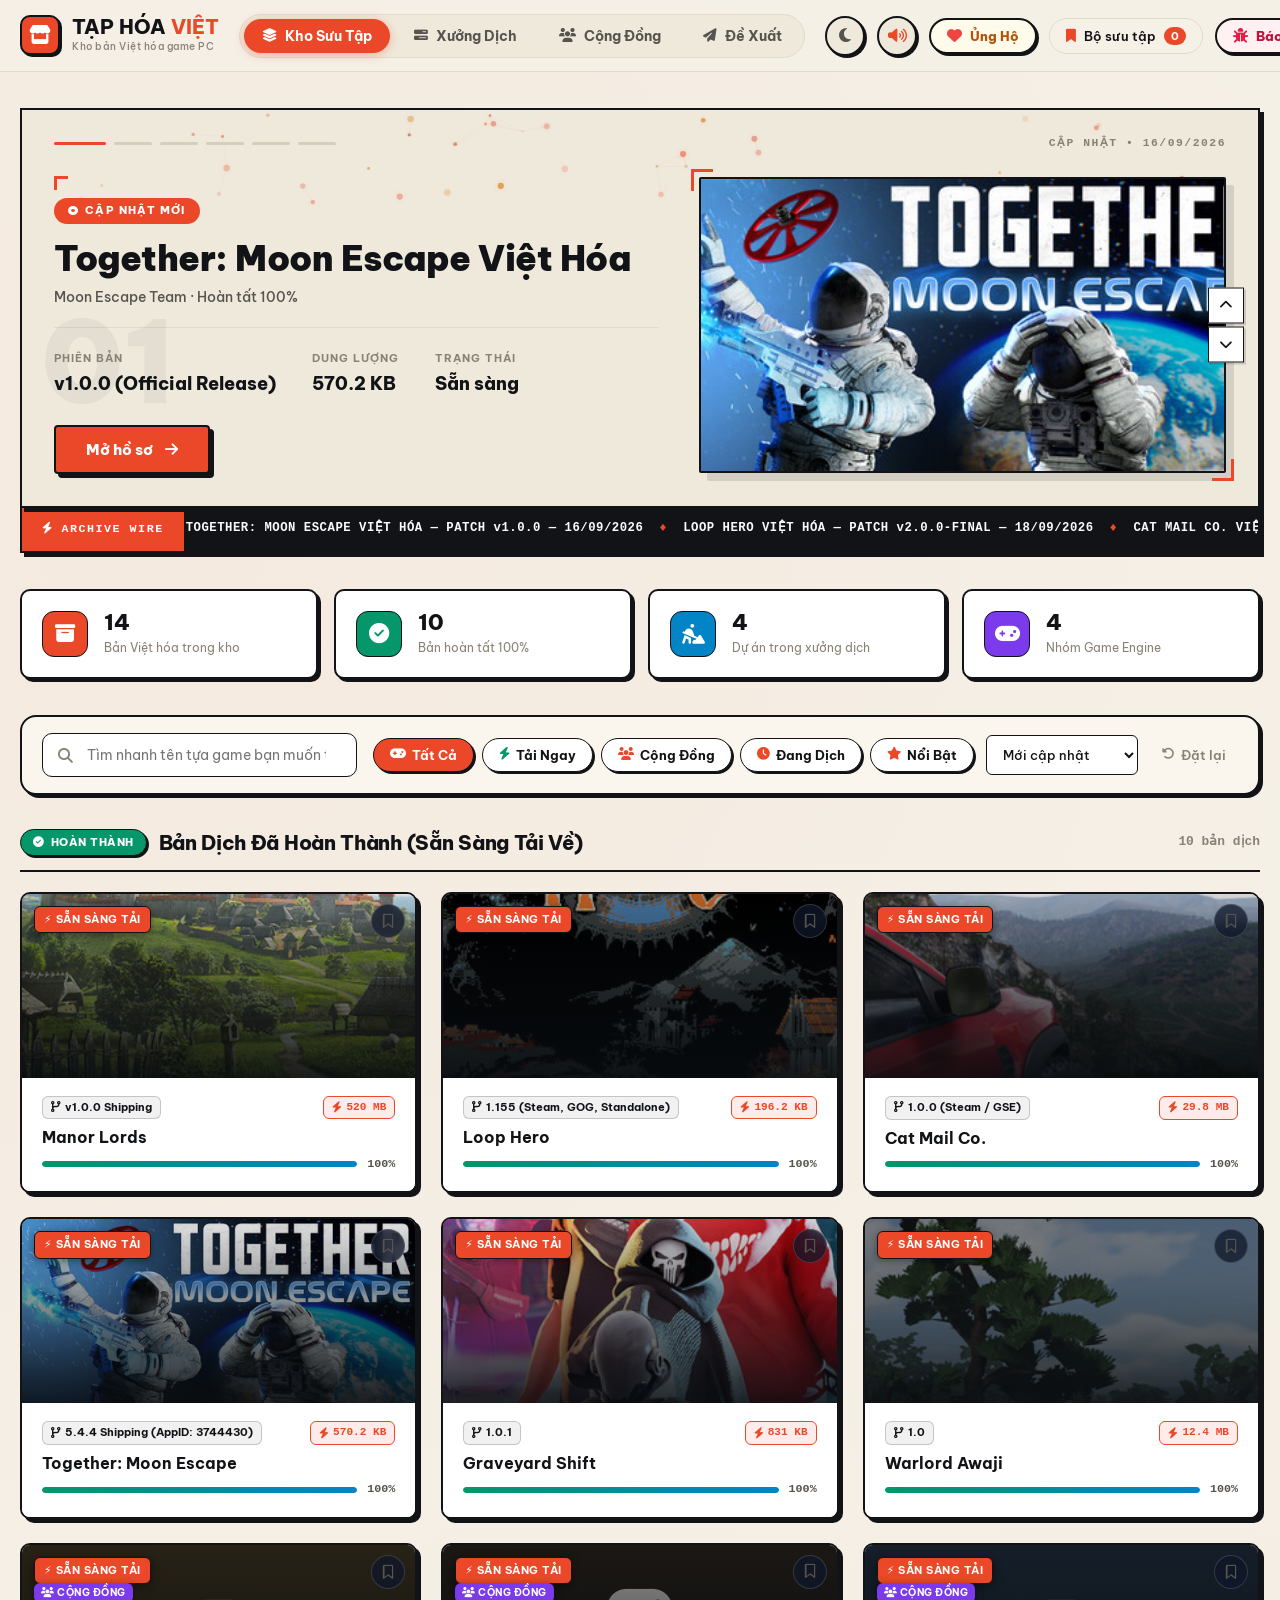
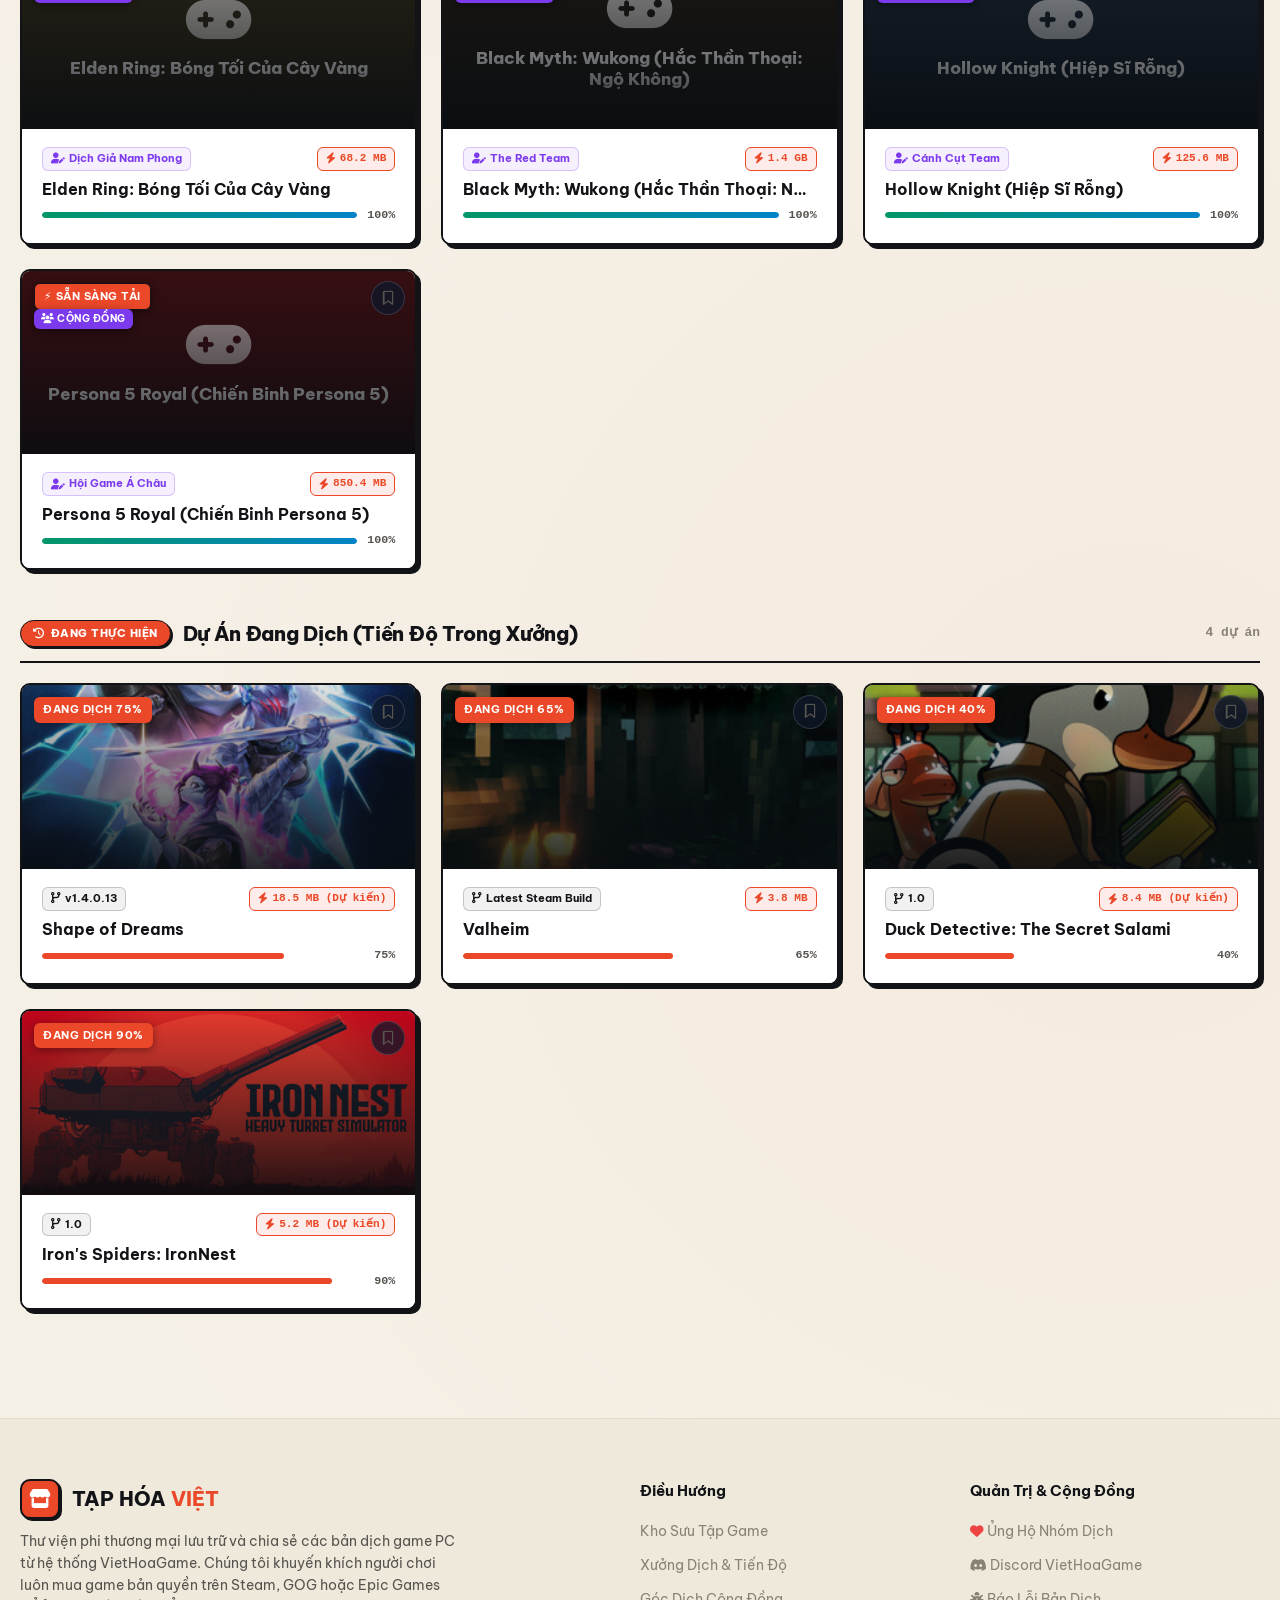
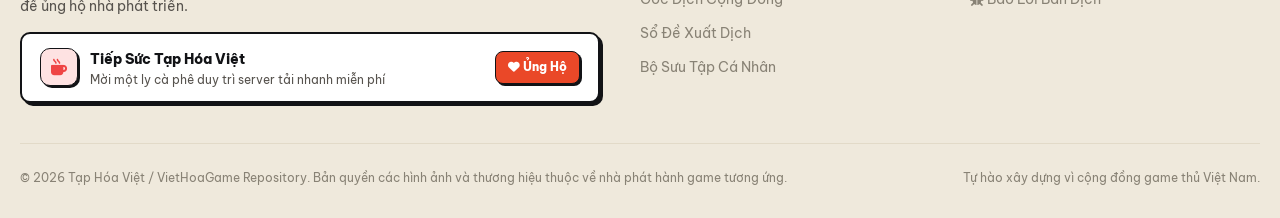
==== commit 66b6f6a2: "chore: update Discord invite URL" ====
--- a/index.html
+++ b/index.html
@@ -110,7 +110,7 @@
           <span>Báo lỗi</span>
         </button>
 
-        <a href="https://discord.com" target="_blank" rel="noopener noreferrer" class="btn-discord">
+        <a href="https://discord.gg/5mm4DykVQ" target="_blank" rel="noopener noreferrer" class="btn-discord">
           <i class="fa-brands fa-discord"></i>
           <span>Discord</span>
         </a>
@@ -1346,7 +1346,7 @@
           <ul>
             <li><a href="javascript:void(0)" onclick="DonateModal.open()"><i class="fa-solid fa-heart"
                   style="color:#EF4444"></i> Ủng Hộ Nhóm Dịch</a></li>
-            <li><a href="https://discord.com" target="_blank" rel="noopener noreferrer"><i
+            <li><a href="https://discord.gg/5mm4DykVQ" target="_blank" rel="noopener noreferrer"><i
                   class="fa-brands fa-discord"></i> Discord VietHoaGame</a></li>
             <li><a href="javascript:void(0)" onclick="BugReporter.openModal()"><i class="fa-solid fa-bug"></i> Báo Lỗi
                 Bản Dịch</a></li>
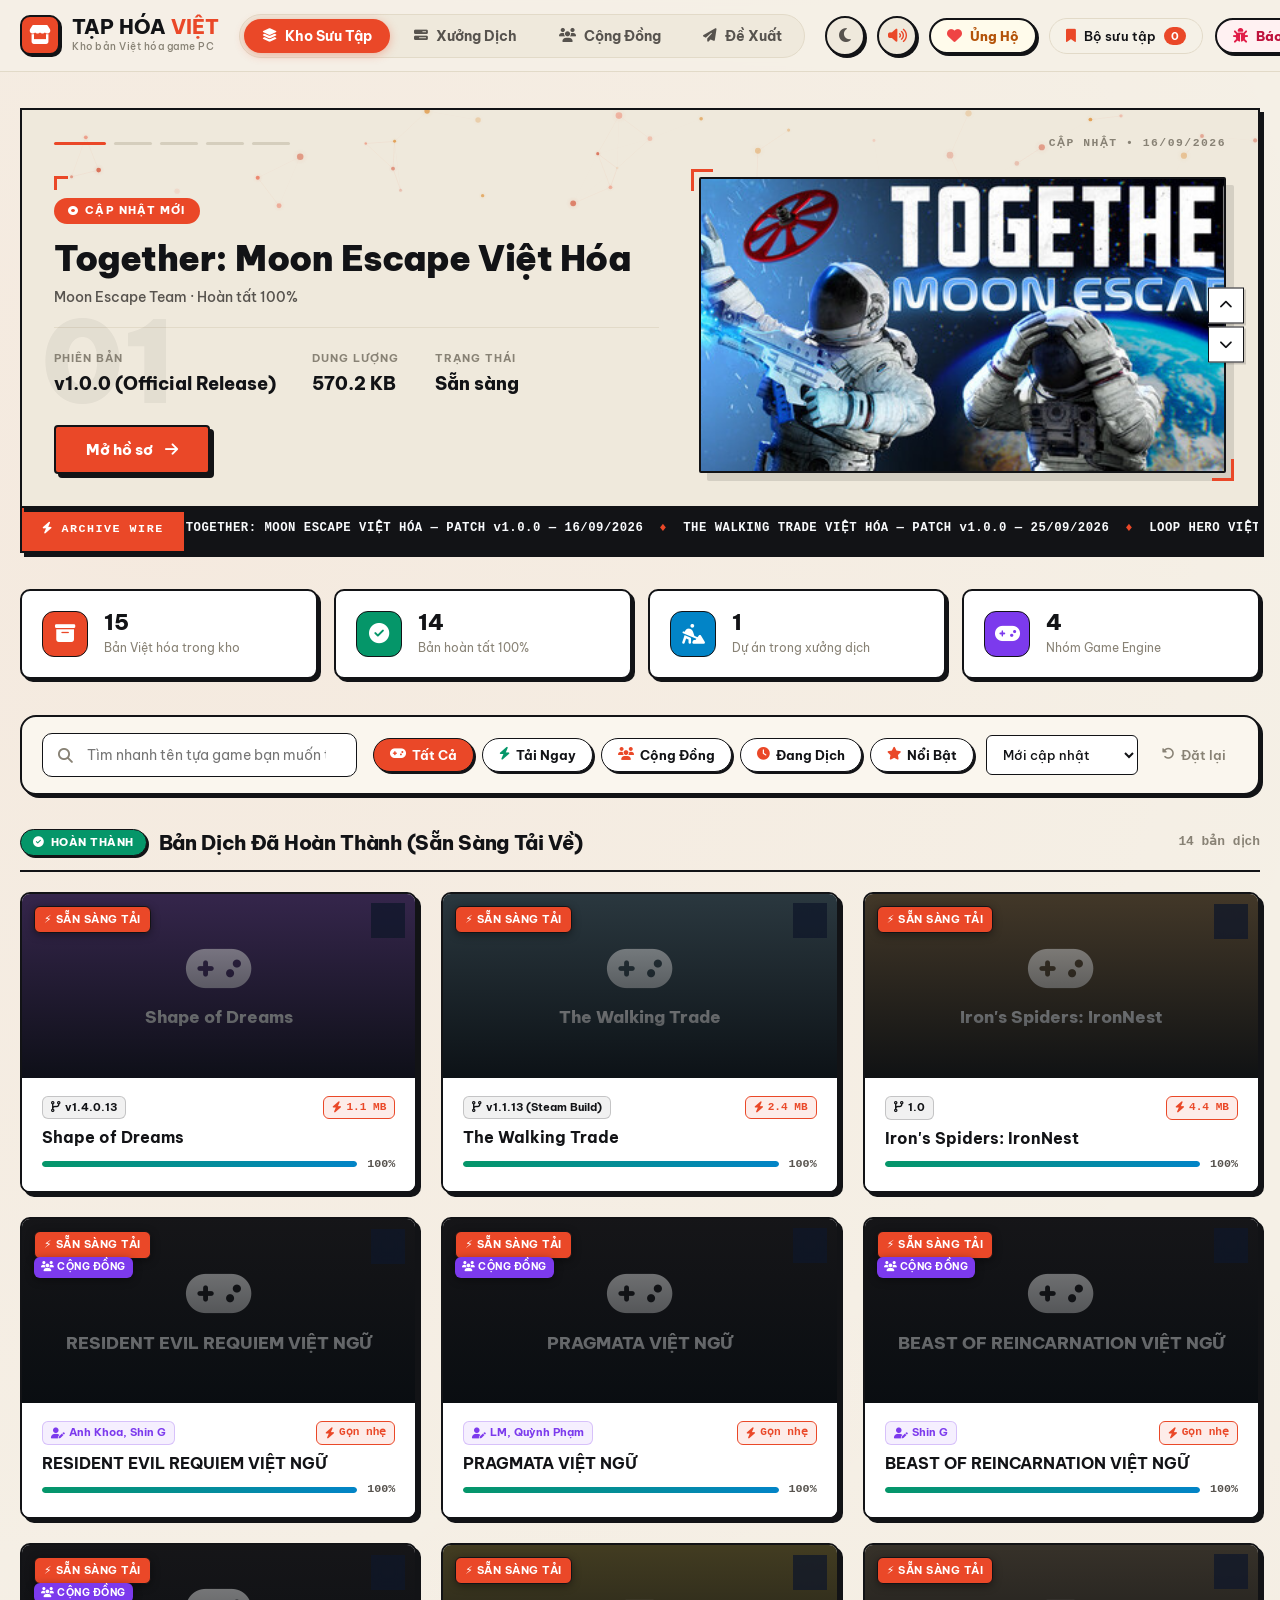
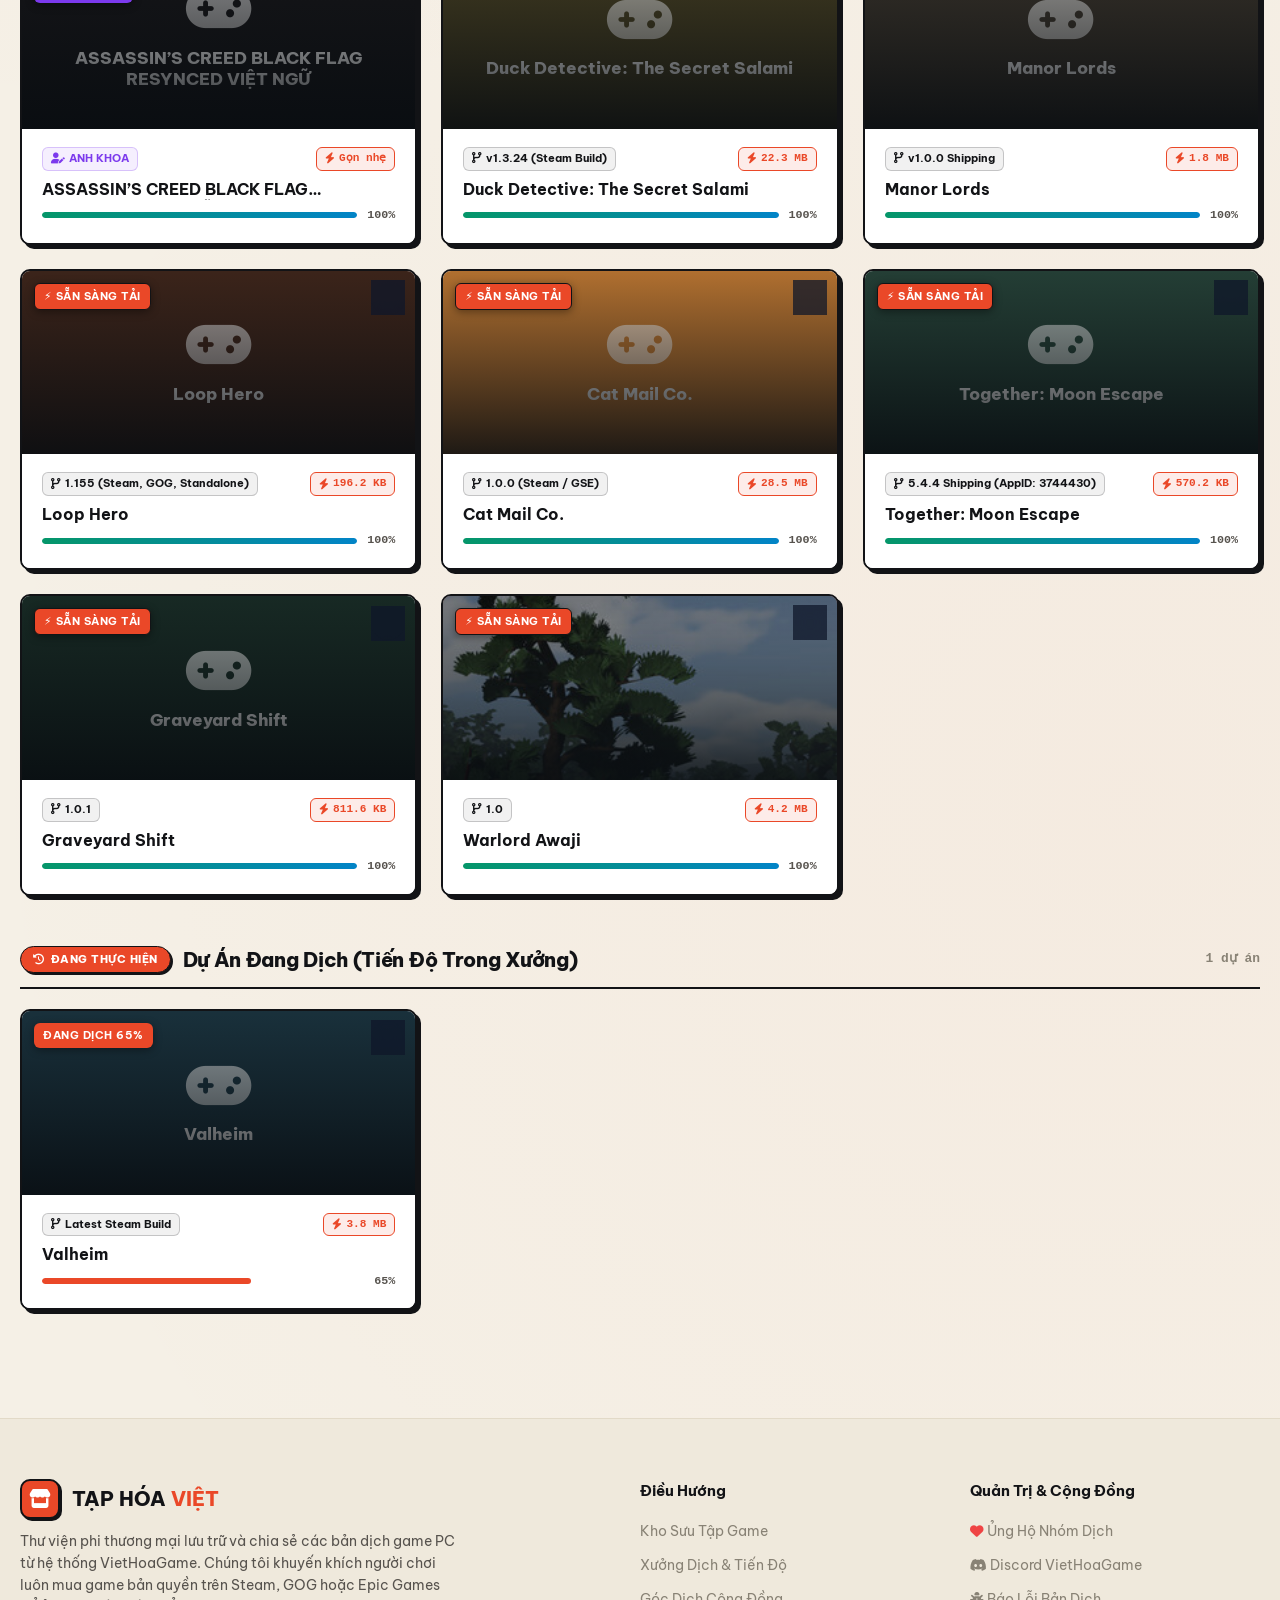
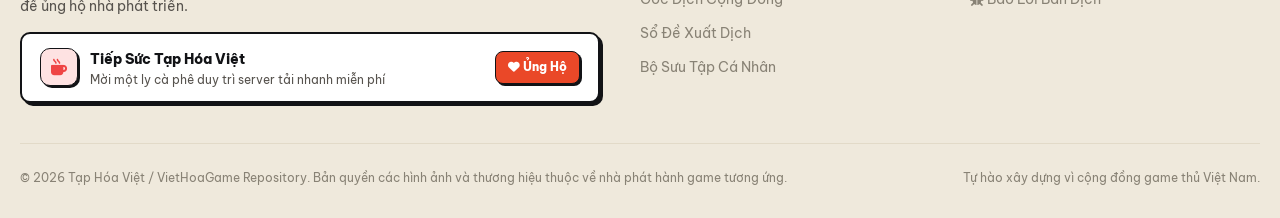
==== commit d3ff1665: "feat: implement modular application structure with admin dashboard, community, and analytics feature" ====
--- a/index.html
+++ b/index.html
@@ -816,6 +816,8 @@
           <div class="admin-tabs-nav">
             <button class="admin-tab-btn active" data-admintab="games" type="button"><i class="fa-solid fa-gamepad"></i>
               Kho Game</button>
+            <button class="admin-tab-btn" data-admintab="analytics" type="button"><i class="fa-solid fa-chart-line"></i>
+              Số Liệu Truy Cập</button>
             <button class="admin-tab-btn" data-admintab="requests" type="button"><i class="fa-solid fa-paper-plane"></i>
               Đề Xuất (<span id="admin-req-count">0</span>)</button>
             <button class="admin-tab-btn" data-admintab="reports" type="button"><i class="fa-solid fa-bug"></i> Báo
@@ -923,6 +925,216 @@
                 </thead>
                 <tbody id="admin-reports-tbody"></tbody>
               </table>
+            </div>
+          </div>
+
+          <!-- ================= TAB: SỐ LIỆU NGƯỜI TRUY CẬP WEB (ANALYTICS) ================= -->
+          <div class="admin-pane" id="admin-pane-analytics">
+            <!-- Toolbar -->
+            <div class="analytics-toolbar">
+              <div class="analytics-title-group">
+                <div style="display:flex; align-items:center; gap:10px;">
+                  <span class="analytics-live-beacon" title="Hệ thống phân tích lưu lượng trực tiếp">
+                    <span class="beacon-dot"></span>
+                    <span>LIVE REALTIME</span>
+                  </span>
+                  <h3 class="analytics-headline">Bản Số Liệu Người Truy Cập Web</h3>
+                </div>
+                <p class="analytics-subheadline">Thống kê chi tiết lưu lượng truy cập, khách độc nhất, thiết bị và hành vi tải game thời gian thực.</p>
+              </div>
+
+              <div class="analytics-actions-group">
+                <div class="analytics-timeframe-picker" role="group" aria-label="Khoảng thời gian">
+                  <button type="button" class="analytics-time-btn" data-timeframe="today">24 Giờ</button>
+                  <button type="button" class="analytics-time-btn active" data-timeframe="7days">7 Ngày Qua</button>
+                  <button type="button" class="analytics-time-btn" data-timeframe="30days">30 Ngày</button>
+                  <button type="button" class="analytics-time-btn" data-timeframe="all">Toàn Bộ</button>
+                </div>
+
+                <button type="button" class="btn-analytics-action" id="btn-refresh-analytics" onclick="AdminStudio.refreshAnalytics()" title="Cập nhật số liệu mới nhất">
+                  <i class="fa-solid fa-arrows-rotate"></i> Làm mới
+                </button>
+                <button type="button" class="btn-analytics-action" id="btn-export-analytics" onclick="AdminStudio.exportAnalyticsReport()" title="Tải xuống tệp báo cáo số liệu CSV">
+                  <i class="fa-solid fa-file-arrow-down"></i> Xuất CSV
+                </button>
+              </div>
+            </div>
+
+            <!-- KPI Cards Grid -->
+            <div class="analytics-kpi-grid">
+              <!-- KPI 1 -->
+              <div class="analytics-kpi-card">
+                <div class="kpi-header">
+                  <span class="kpi-label">Tổng Lượt Xem (Views)</span>
+                  <div class="kpi-icon-wrap orange"><i class="fa-solid fa-eye"></i></div>
+                </div>
+                <div class="kpi-value-row">
+                  <span class="kpi-number" id="an-total-views">0</span>
+                  <span class="kpi-trend neutral" id="an-views-trend"><i class="fa-solid fa-calendar-day"></i> Hôm nay: 0</span>
+                </div>
+                <span class="kpi-footer-text">Lượt hiển thị trang toàn hệ thống</span>
+              </div>
+
+              <!-- KPI 2 -->
+              <div class="analytics-kpi-card">
+                <div class="kpi-header">
+                  <span class="kpi-label">Khách Truy Cập (UVs)</span>
+                  <div class="kpi-icon-wrap blue"><i class="fa-solid fa-users"></i></div>
+                </div>
+                <div class="kpi-value-row">
+                  <span class="kpi-number" id="an-unique-visitors">0</span>
+                  <span class="kpi-trend neutral" id="an-uv-trend"><i class="fa-solid fa-calendar-day"></i> Hôm nay: 0</span>
+                </div>
+                <span class="kpi-footer-text">Người dùng phân biệt theo thiết bị</span>
+              </div>
+
+              <!-- KPI 3 -->
+              <div class="analytics-kpi-card highlight-live">
+                <div class="kpi-header">
+                  <span class="kpi-label">Đang Trực Tuyến</span>
+                  <div class="kpi-icon-wrap green"><i class="fa-solid fa-signal"></i></div>
+                </div>
+                <div class="kpi-value-row">
+                  <span class="kpi-number text-green" id="an-live-users">1</span>
+                  <span class="kpi-status-badge"><span class="live-dot"></span> Đang xem web</span>
+                </div>
+                <span class="kpi-footer-text">Hoạt động trong 3 phút qua</span>
+              </div>
+
+              <!-- KPI 4 -->
+              <div class="analytics-kpi-card">
+                <div class="kpi-header">
+                  <span class="kpi-label">Lượt Bấm Tải Bản Dịch</span>
+                  <div class="kpi-icon-wrap purple"><i class="fa-solid fa-cloud-arrow-down"></i></div>
+                </div>
+                <div class="kpi-value-row">
+                  <span class="kpi-number" id="an-total-downloads">0</span>
+                  <span class="kpi-trend neutral" id="an-dl-trend"><i class="fa-solid fa-calendar-day"></i> Hôm nay: 0</span>
+                </div>
+                <span class="kpi-footer-text">Lượt click link tải Google Drive</span>
+              </div>
+
+              <!-- KPI 5 -->
+              <div class="analytics-kpi-card">
+                <div class="kpi-header">
+                  <span class="kpi-label">Tỷ Lệ Tải Game</span>
+                  <div class="kpi-icon-wrap gold"><i class="fa-solid fa-bullseye"></i></div>
+                </div>
+                <div class="kpi-value-row">
+                  <span class="kpi-number" id="an-conversion-rate">0.0%</span>
+                  <span class="kpi-badge-gold" id="an-conversion-badge">Thực tế 100%</span>
+                </div>
+                <span class="kpi-footer-text">Khách xem chi tiết chuyển sang tải</span>
+              </div>
+            </div>
+
+            <!-- Biểu đồ xu hướng SVG -->
+            <div class="analytics-chart-box">
+              <div class="chart-box-header">
+                <div>
+                  <h4 class="chart-box-title"><i class="fa-solid fa-chart-column"></i> Xu Hướng Lưu Lượng Truy Cập Theo Ngày</h4>
+                  <span class="chart-box-desc">So sánh tương quan giữa tổng lượt xem và số lượng khách truy cập độc nhất</span>
+                </div>
+                <div class="chart-legend">
+                  <span class="legend-item"><span class="legend-dot dot-views"></span> Lượt xem trang (Pageviews)</span>
+                  <span class="legend-item"><span class="legend-dot dot-uv"></span> Khách truy cập (Visitors)</span>
+                </div>
+              </div>
+              <div class="chart-canvas-wrapper" id="analytics-chart-container">
+                <!-- Render động SVG Bar Chart -->
+              </div>
+            </div>
+
+            <!-- Two-Column Breakdown -->
+            <div class="analytics-split-grid">
+              <!-- Cột 1: Top Games Leaderboard -->
+              <div class="analytics-panel-card">
+                <div class="panel-card-header">
+                  <div>
+                    <h4 class="panel-card-title"><i class="fa-solid fa-ranking-star"></i> Top Game Được Quan Tâm & Tải Nhiều Nhất</h4>
+                    <span class="panel-card-desc">Bảng xếp hạng hiệu suất tải và tương tác bản dịch</span>
+                  </div>
+                  <span class="panel-card-tag">Xếp hạng</span>
+                </div>
+                <div class="analytics-table-wrap">
+                  <table class="analytics-mini-table">
+                    <thead>
+                      <tr>
+                        <th style="width:36px; text-align:center;">#</th>
+                        <th>Tựa Game</th>
+                        <th style="text-align:right;">Lượt Xem</th>
+                        <th style="text-align:right;">Lượt Tải</th>
+                        <th style="width:110px; text-align:center;">Tỷ Lệ Tải</th>
+                      </tr>
+                    </thead>
+                    <tbody id="analytics-top-games-tbody">
+                      <!-- Render động -->
+                    </tbody>
+                  </table>
+                </div>
+              </div>
+
+              <!-- Cột 2: Thiết Bị & Nguồn Đến -->
+              <div class="analytics-panel-card">
+                <div class="panel-card-header">
+                  <div>
+                    <h4 class="panel-card-title"><i class="fa-solid fa-laptop-code"></i> Thiết Bị, Trình Duyệt & Nguồn Đến</h4>
+                    <span class="panel-card-desc">Tỷ lệ phân bố nền tảng phần cứng và kênh tiếp cận</span>
+                  </div>
+                  <span class="panel-card-tag">Phân bố</span>
+                </div>
+                <div class="analytics-breakdowns-container">
+                  <!-- Section Thiết bị -->
+                  <div class="breakdown-group">
+                    <div class="breakdown-title-row">
+                      <span class="breakdown-label"><i class="fa-solid fa-desktop"></i> Hệ Điều Hành / Thiết Bị</span>
+                      <span class="breakdown-subtitle">PC vs Mobile vs Steam Deck</span>
+                    </div>
+                    <div class="breakdown-bars-list" id="analytics-devices-list">
+                      <!-- Render động -->
+                    </div>
+                  </div>
+
+                  <!-- Section Nguồn truy cập -->
+                  <div class="breakdown-group" style="margin-top:20px;">
+                    <div class="breakdown-title-row">
+                      <span class="breakdown-label"><i class="fa-solid fa-compass"></i> Nguồn Truy Cập (Referrers)</span>
+                      <span class="breakdown-subtitle">Nơi người chơi tìm thấy web</span>
+                    </div>
+                    <div class="breakdown-bars-list" id="analytics-referrers-list">
+                      <!-- Render động -->
+                    </div>
+                  </div>
+                </div>
+              </div>
+            </div>
+
+            <!-- Nhật Ký Thời Gian Thực -->
+            <div class="analytics-panel-card" style="margin-top:24px;">
+              <div class="panel-card-header" style="justify-content:space-between;">
+                <div>
+                  <h4 class="panel-card-title"><i class="fa-solid fa-clock-rotate-left"></i> Nhật Ký Hoạt Động Thời Gian Thực (Live Activity Log)</h4>
+                  <span class="panel-card-desc">Ghi nhận các thao tác mở trang, xem bản dịch và bấm link tải mới nhất</span>
+                </div>
+                <span class="live-activity-counter" id="an-log-count">0 sự kiện gần nhất</span>
+              </div>
+              <div class="analytics-table-wrap">
+                <table class="analytics-mini-table">
+                  <thead>
+                    <tr>
+                      <th style="width:130px;">Thời Gian</th>
+                      <th style="width:150px;">Loại Hành Động</th>
+                      <th>Nội Dung Tương Tác / Tựa Game</th>
+                      <th style="width:170px;">Thiết Bị & Trình Duyệt</th>
+                      <th style="width:140px; text-align:center;">Vị Trí</th>
+                      <th style="width:90px; text-align:center;">Trạng Thái</th>
+                    </tr>
+                  </thead>
+                  <tbody id="analytics-logs-tbody">
+                    <!-- Render động -->
+                  </tbody>
+                </table>
+              </div>
             </div>
           </div>
         </div>
@@ -1374,6 +1586,7 @@
   <script src="js/community.js"></script>
   <script src="js/requests.js"></script>
   <script src="js/bug_reporter.js"></script>
+  <script src="js/analytics.js"></script>
   <script src="js/admin.js"></script>
   <script src="js/audio.js"></script>
   <script src="js/effects3d.js"></script>
--- a/css/admin.css
+++ b/css/admin.css
@@ -624,3 +624,705 @@
   background: #FAF6EE;
   border-top: 2px solid #121316;
 }
+
+/* ==========================================================================
+   TẠP HÓA VIỆT / VISITOR & TRAFFIC ANALYTICS DASHBOARD STYLES
+   ========================================================================== */
+
+.analytics-toolbar {
+  display: flex;
+  align-items: center;
+  justify-content: space-between;
+  flex-wrap: wrap;
+  gap: 16px;
+  margin-bottom: 24px;
+  padding-bottom: 18px;
+  border-bottom: 2px solid var(--border-strong, #121316);
+}
+
+.analytics-title-group {
+  display: flex;
+  flex-direction: column;
+  gap: 4px;
+}
+
+.analytics-headline {
+  font-size: 1.35rem;
+  font-weight: 900;
+  color: var(--text-primary, #121316);
+  margin: 0;
+}
+
+.analytics-subheadline {
+  font-size: 0.88rem;
+  color: var(--text-secondary, #57534E);
+  margin: 0;
+}
+
+.analytics-live-beacon {
+  display: inline-flex;
+  align-items: center;
+  gap: 6px;
+  background: #DCFCE7;
+  color: #15803D;
+  border: 1.5px solid #16A34A;
+  padding: 3px 9px;
+  border-radius: 999px;
+  font-size: 0.72rem;
+  font-weight: 800;
+  letter-spacing: 0.5px;
+  position: relative;
+}
+
+.beacon-dot {
+  width: 8px;
+  height: 8px;
+  background: #16A34A;
+  border-radius: 50%;
+  position: relative;
+  display: inline-block;
+  box-shadow: 0 0 0 2px rgba(22, 163, 74, 0.2);
+  animation: pulse-beacon 1.8s infinite;
+}
+
+@keyframes pulse-beacon {
+  0% { transform: scale(0.95); box-shadow: 0 0 0 0 rgba(22, 163, 74, 0.7); }
+  70% { transform: scale(1); box-shadow: 0 0 0 6px rgba(22, 163, 74, 0); }
+  100% { transform: scale(0.95); box-shadow: 0 0 0 0 rgba(22, 163, 74, 0); }
+}
+
+.analytics-actions-group {
+  display: flex;
+  align-items: center;
+  gap: 10px;
+  flex-wrap: wrap;
+}
+
+.analytics-timeframe-picker {
+  display: inline-flex;
+  background: var(--bg-surface, #EFE9DC);
+  border: 2px solid var(--border-strong, #121316);
+  border-radius: var(--radius-sm, 8px);
+  padding: 3px;
+  box-shadow: 2px 2px 0px var(--border-strong, #121316);
+}
+
+.analytics-time-btn {
+  background: transparent;
+  border: none;
+  padding: 6px 12px;
+  font-size: 0.82rem;
+  font-weight: 800;
+  color: var(--text-secondary, #57534E);
+  border-radius: 6px;
+  cursor: pointer;
+  transition: all 0.15s ease;
+}
+
+.analytics-time-btn:hover {
+  color: var(--text-primary, #121316);
+}
+
+.analytics-time-btn.active {
+  background: var(--accent-orange, #EA4828);
+  color: #FFFFFF;
+  box-shadow: 1px 1px 0px var(--border-strong, #121316);
+}
+
+.btn-analytics-action {
+  display: inline-flex;
+  align-items: center;
+  gap: 6px;
+  background: #FFFFFF;
+  border: 2px solid var(--border-strong, #121316);
+  border-radius: var(--radius-sm, 8px);
+  padding: 7px 14px;
+  font-size: 0.82rem;
+  font-weight: 800;
+  color: var(--text-primary, #121316);
+  box-shadow: 2px 2px 0px var(--border-strong, #121316);
+  cursor: pointer;
+  transition: all 0.15s ease;
+}
+
+.btn-analytics-action:hover {
+  transform: translate(-1px, -1px);
+  box-shadow: 3px 3px 0px var(--border-strong, #121316);
+  color: var(--accent-orange, #EA4828);
+}
+
+/* KPI Cards Grid */
+.analytics-kpi-grid {
+  display: grid;
+  grid-template-columns: repeat(auto-fit, minmax(190px, 1fr));
+  gap: 16px;
+  margin-bottom: 24px;
+}
+
+.analytics-kpi-card {
+  background: #FFFFFF;
+  border: 2px solid var(--border-strong, #121316);
+  border-radius: var(--radius-md, 12px);
+  padding: 16px 18px;
+  box-shadow: 4px 4px 0px var(--border-strong, #121316);
+  display: flex;
+  flex-direction: column;
+  justify-content: space-between;
+  transition: all 0.2s ease;
+}
+
+.analytics-kpi-card:hover {
+  transform: translateY(-2px);
+  box-shadow: 6px 6px 0px var(--border-strong, #121316);
+}
+
+.analytics-kpi-card.highlight-live {
+  background: #F0FDF4;
+  border-color: #16A34A;
+}
+
+.kpi-header {
+  display: flex;
+  align-items: center;
+  justify-content: space-between;
+  margin-bottom: 10px;
+}
+
+.kpi-label {
+  font-size: 0.82rem;
+  font-weight: 800;
+  color: var(--text-secondary, #57534E);
+  text-transform: uppercase;
+  letter-spacing: 0.5px;
+}
+
+.kpi-icon-wrap {
+  width: 34px;
+  height: 34px;
+  border: 1.5px solid var(--border-strong, #121316);
+  border-radius: 8px;
+  display: flex;
+  align-items: center;
+  justify-content: center;
+  font-size: 0.95rem;
+  color: #FFFFFF;
+  box-shadow: 1.5px 1.5px 0px var(--border-strong, #121316);
+}
+
+.kpi-icon-wrap.orange { background: var(--accent-orange, #EA4828); }
+.kpi-icon-wrap.blue { background: #0284C7; }
+.kpi-icon-wrap.green { background: #16A34A; }
+.kpi-icon-wrap.purple { background: #7C3AED; }
+.kpi-icon-wrap.gold { background: #F59E0B; }
+
+.kpi-value-row {
+  display: flex;
+  align-items: baseline;
+  gap: 8px;
+  margin-bottom: 6px;
+  flex-wrap: wrap;
+}
+
+.kpi-number {
+  font-size: 1.85rem;
+  font-weight: 900;
+  font-family: var(--font-mono, monospace);
+  color: var(--text-primary, #121316);
+  letter-spacing: -0.5px;
+}
+
+.kpi-number.text-green {
+  color: #15803D;
+}
+
+.kpi-trend {
+  font-size: 0.75rem;
+  font-weight: 800;
+  padding: 2px 6px;
+  border-radius: 6px;
+  display: inline-flex;
+  align-items: center;
+  gap: 4px;
+}
+
+.kpi-trend.up {
+  background: #DCFCE7;
+  color: #15803D;
+  border: 1px solid #86EFAC;
+}
+
+.kpi-trend.neutral {
+  background: var(--bg-surface, #EFE9DC);
+  color: var(--text-secondary, #57534E);
+  border: 1px solid var(--border-subtle, #D6CEBE);
+}
+
+.kpi-status-badge {
+  font-size: 0.75rem;
+  font-weight: 800;
+  color: #16A34A;
+  display: inline-flex;
+  align-items: center;
+  gap: 5px;
+}
+
+.live-dot {
+  width: 7px;
+  height: 7px;
+  border-radius: 50%;
+  background: #16A34A;
+  animation: pulse-beacon 1.5s infinite;
+}
+
+.kpi-badge-gold {
+  font-size: 0.72rem;
+  font-weight: 800;
+  background: #FEF3C7;
+  color: #B45309;
+  border: 1px solid #FCD34D;
+  padding: 2px 6px;
+  border-radius: 6px;
+}
+
+.kpi-footer-text {
+  font-size: 0.76rem;
+  color: var(--text-muted, #78716C);
+}
+
+/* Biểu đồ xu hướng SVG */
+.analytics-chart-box {
+  background: #FFFFFF;
+  border: 2px solid var(--border-strong, #121316);
+  border-radius: var(--radius-md, 12px);
+  padding: 22px;
+  box-shadow: 4px 4px 0px var(--border-strong, #121316);
+  margin-bottom: 24px;
+}
+
+.chart-box-header {
+  display: flex;
+  align-items: center;
+  justify-content: space-between;
+  flex-wrap: wrap;
+  gap: 12px;
+  margin-bottom: 18px;
+}
+
+.chart-box-title {
+  font-size: 1.05rem;
+  font-weight: 900;
+  color: var(--text-primary, #121316);
+  margin: 0 0 4px 0;
+  display: flex;
+  align-items: center;
+  gap: 8px;
+}
+
+.chart-box-title i {
+  color: var(--accent-orange, #EA4828);
+}
+
+.chart-box-desc {
+  font-size: 0.82rem;
+  color: var(--text-secondary, #57534E);
+}
+
+.chart-legend {
+  display: flex;
+  align-items: center;
+  gap: 16px;
+  font-size: 0.82rem;
+  font-weight: 700;
+}
+
+.legend-item {
+  display: inline-flex;
+  align-items: center;
+  gap: 6px;
+  color: var(--text-secondary, #57534E);
+}
+
+.legend-dot {
+  width: 12px;
+  height: 12px;
+  border-radius: 3px;
+  border: 1px solid var(--border-strong, #121316);
+}
+
+.legend-dot.dot-views { background: var(--accent-orange, #EA4828); }
+.legend-dot.dot-uv { background: #F59E0B; }
+
+.chart-canvas-wrapper {
+  width: 100%;
+  overflow-x: auto;
+  min-height: 260px;
+}
+
+/* SVG Chart Elements */
+.svg-chart {
+  width: 100%;
+  height: 260px;
+  overflow: visible;
+}
+
+.chart-bar-group {
+  cursor: pointer;
+  transition: transform 0.15s ease;
+}
+
+.chart-bar-group:hover .chart-bar {
+  filter: brightness(1.12);
+}
+
+.chart-bar {
+  transition: all 0.2s cubic-bezier(0.16, 1, 0.3, 1);
+  stroke: var(--border-strong, #121316);
+  stroke-width: 1.5px;
+}
+
+.chart-bar.bar-views { fill: var(--accent-orange, #EA4828); }
+.chart-bar.bar-uv { fill: #F59E0B; }
+
+.chart-axis-line {
+  stroke: var(--border-strong, #121316);
+  stroke-width: 1.5px;
+  stroke-dasharray: 4 4;
+}
+
+.chart-grid-line {
+  stroke: #E2DAC8;
+  stroke-width: 1px;
+}
+
+.chart-axis-text {
+  font-size: 11px;
+  font-weight: 700;
+  fill: var(--text-secondary, #57534E);
+  font-family: var(--font-sans, sans-serif);
+}
+
+.chart-bar-val {
+  font-size: 10px;
+  font-weight: 800;
+  fill: var(--text-primary, #121316);
+  font-family: var(--font-mono, monospace);
+  text-anchor: middle;
+}
+
+/* Split Grid */
+.analytics-split-grid {
+  display: grid;
+  grid-template-columns: repeat(auto-fit, minmax(360px, 1fr));
+  gap: 24px;
+}
+
+.analytics-panel-card {
+  background: #FFFFFF;
+  border: 2px solid var(--border-strong, #121316);
+  border-radius: var(--radius-md, 12px);
+  padding: 20px;
+  box-shadow: 4px 4px 0px var(--border-strong, #121316);
+}
+
+.panel-card-header {
+  display: flex;
+  align-items: center;
+  justify-content: space-between;
+  margin-bottom: 16px;
+  padding-bottom: 12px;
+  border-bottom: 1.5px solid var(--border-strong, #121316);
+}
+
+.panel-card-title {
+  font-size: 1rem;
+  font-weight: 900;
+  color: var(--text-primary, #121316);
+  margin: 0;
+  display: flex;
+  align-items: center;
+  gap: 8px;
+}
+
+.panel-card-title i {
+  color: var(--accent-orange, #EA4828);
+}
+
+.panel-card-desc {
+  font-size: 0.8rem;
+  color: var(--text-secondary, #57534E);
+  display: block;
+  margin-top: 2px;
+}
+
+.panel-card-tag {
+  font-size: 0.72rem;
+  font-weight: 800;
+  background: var(--bg-surface, #EFE9DC);
+  border: 1px solid var(--border-strong, #121316);
+  padding: 3px 8px;
+  border-radius: 6px;
+  color: var(--text-secondary, #57534E);
+}
+
+.live-activity-counter {
+  font-size: 0.76rem;
+  font-weight: 800;
+  background: #DCFCE7;
+  color: #15803D;
+  border: 1px solid #86EFAC;
+  padding: 3px 9px;
+  border-radius: 999px;
+}
+
+/* Tables in Analytics */
+.analytics-table-wrap {
+  width: 100%;
+  overflow-x: auto;
+}
+
+.analytics-mini-table {
+  width: 100%;
+  border-collapse: collapse;
+  font-size: 0.85rem;
+}
+
+.analytics-mini-table th {
+  text-align: left;
+  padding: 10px 12px;
+  background: var(--bg-surface, #EFE9DC);
+  color: var(--text-primary, #121316);
+  font-weight: 800;
+  border-bottom: 1.5px solid var(--border-strong, #121316);
+  font-size: 0.78rem;
+  text-transform: uppercase;
+}
+
+.analytics-mini-table td {
+  padding: 11px 12px;
+  border-bottom: 1px solid #EDE8DE;
+  color: var(--text-primary, #121316);
+}
+
+.analytics-mini-table tbody tr:hover {
+  background: rgba(234, 72, 40, 0.04);
+}
+
+.rank-pill {
+  width: 24px;
+  height: 24px;
+  border-radius: 6px;
+  display: inline-flex;
+  align-items: center;
+  justify-content: center;
+  font-weight: 900;
+  font-size: 0.75rem;
+  font-family: var(--font-mono, monospace);
+  border: 1px solid var(--border-strong, #121316);
+  box-shadow: 1px 1px 0px var(--border-strong, #121316);
+}
+
+.rank-pill.rank-1 { background: #F59E0B; color: #FFFFFF; }
+.rank-pill.rank-2 { background: #94A3B8; color: #FFFFFF; }
+.rank-pill.rank-3 { background: #B45309; color: #FFFFFF; }
+.rank-pill.rank-other { background: #E2DAC8; color: #57534E; }
+
+.conv-bar-wrap {
+  width: 100%;
+  background: #E2DAC8;
+  height: 6px;
+  border-radius: 999px;
+  overflow: hidden;
+  margin-top: 4px;
+}
+
+.conv-bar-fill {
+  height: 100%;
+  background: var(--accent-orange, #EA4828);
+  border-radius: 999px;
+}
+
+/* Breakdown Lists */
+.breakdown-group {
+  margin-bottom: 14px;
+}
+
+.breakdown-title-row {
+  display: flex;
+  align-items: center;
+  justify-content: space-between;
+  margin-bottom: 8px;
+}
+
+.breakdown-label {
+  font-size: 0.85rem;
+  font-weight: 800;
+  color: var(--text-primary, #121316);
+  display: flex;
+  align-items: center;
+  gap: 6px;
+}
+
+.breakdown-label i {
+  color: var(--accent-orange, #EA4828);
+}
+
+.breakdown-subtitle {
+  font-size: 0.74rem;
+  color: var(--text-muted, #78716C);
+}
+
+.breakdown-bars-list {
+  display: flex;
+  flex-direction: column;
+  gap: 8px;
+}
+
+.breakdown-bar-item {
+  display: flex;
+  flex-direction: column;
+  gap: 3px;
+}
+
+.breakdown-meta {
+  display: flex;
+  align-items: center;
+  justify-content: space-between;
+  font-size: 0.8rem;
+  font-weight: 700;
+}
+
+.breakdown-name {
+  color: var(--text-primary, #121316);
+}
+
+.breakdown-stat {
+  font-family: var(--font-mono, monospace);
+  color: var(--text-secondary, #57534E);
+  font-size: 0.78rem;
+}
+
+.breakdown-track {
+  width: 100%;
+  height: 8px;
+  background: var(--bg-surface, #EFE9DC);
+  border: 1px solid var(--border-strong, #121316);
+  border-radius: 999px;
+  overflow: hidden;
+}
+
+.breakdown-fill {
+  height: 100%;
+  background: var(--accent-orange, #EA4828);
+  border-radius: 999px;
+  transition: width 0.6s cubic-bezier(0.16, 1, 0.3, 1);
+}
+
+.breakdown-fill.alt-blue { background: #0284C7; }
+.breakdown-fill.alt-purple { background: #7C3AED; }
+.breakdown-fill.alt-green { background: #16A34A; }
+
+/* Action Badges in Log */
+.log-action-badge {
+  display: inline-flex;
+  align-items: center;
+  gap: 5px;
+  padding: 3px 8px;
+  border-radius: 6px;
+  font-size: 0.74rem;
+  font-weight: 800;
+  border: 1px solid transparent;
+}
+
+.log-action-badge.download {
+  background: #DCFCE7;
+  color: #15803D;
+  border-color: #86EFAC;
+}
+
+.log-action-badge.view {
+  background: #E0F2FE;
+  color: #0369A1;
+  border-color: #BAE6FD;
+}
+
+.log-action-badge.vote {
+  background: #FEF3C7;
+  color: #B45309;
+  border-color: #FDE68A;
+}
+
+.log-action-badge.visit {
+  background: #F3E8FF;
+  color: #7E22CE;
+  border-color: #E9D5FF;
+}
+
+.log-status-pill {
+  font-size: 0.72rem;
+  font-weight: 800;
+  font-family: var(--font-mono, monospace);
+  background: #F1F5F9;
+  color: #475569;
+  padding: 2px 7px;
+  border-radius: 999px;
+  border: 1px solid #CBD5E1;
+}
+
+/* Theme Dark / Cream overrides for Analytics */
+[data-theme="cream"] .analytics-kpi-card,
+[data-theme="cream"] .analytics-chart-box,
+[data-theme="cream"] .analytics-panel-card {
+  background: #FFFFFF;
+  border-color: #121316;
+  box-shadow: 4px 4px 0px #121316;
+}
+
+[data-theme="dark"] .analytics-kpi-card,
+[data-theme="dark"] .analytics-chart-box,
+[data-theme="dark"] .analytics-panel-card {
+  background: #18181B;
+  border-color: #3F3F46;
+  box-shadow: 4px 4px 0px #09090B;
+  color: #F4F4F5;
+}
+
+[data-theme="dark"] .analytics-kpi-card.highlight-live {
+  background: #052E16;
+  border-color: #16A34A;
+}
+
+[data-theme="dark"] .analytics-timeframe-picker {
+  background: #27272A;
+  border-color: #3F3F46;
+  box-shadow: 2px 2px 0px #09090B;
+}
+
+[data-theme="dark"] .btn-analytics-action {
+  background: #27272A;
+  border-color: #3F3F46;
+  color: #F4F4F5;
+  box-shadow: 2px 2px 0px #09090B;
+}
+
+[data-theme="dark"] .analytics-mini-table th {
+  background: #27272A;
+  color: #F4F4F5;
+  border-bottom-color: #3F3F46;
+}
+
+[data-theme="dark"] .analytics-mini-table td {
+  border-bottom-color: #27272A;
+  color: #E4E4E7;
+}
+
+[data-theme="dark"] .breakdown-track {
+  background: #27272A;
+  border-color: #3F3F46;
+}
+
+[data-theme="dark"] .kpi-trend.neutral {
+  background: #27272A;
+  color: #A1A1AA;
+  border-color: #3F3F46;
+}
+
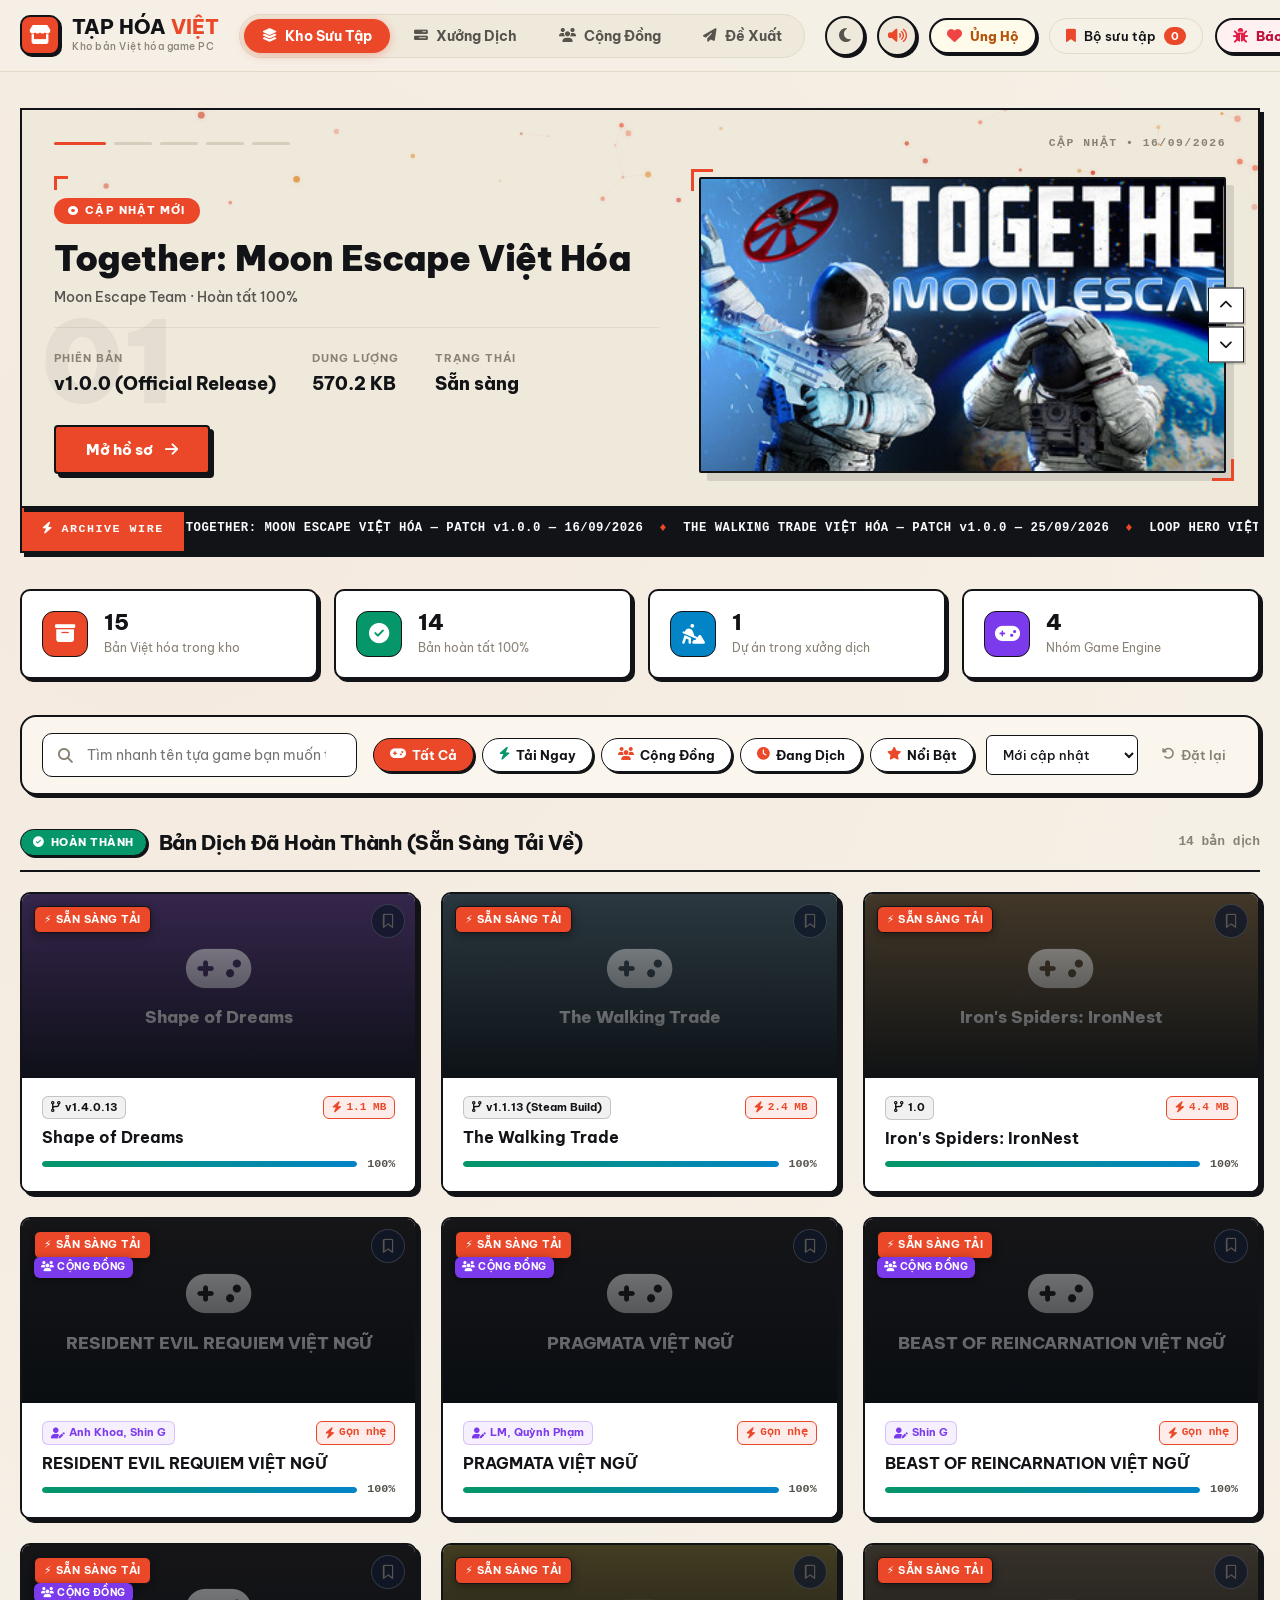
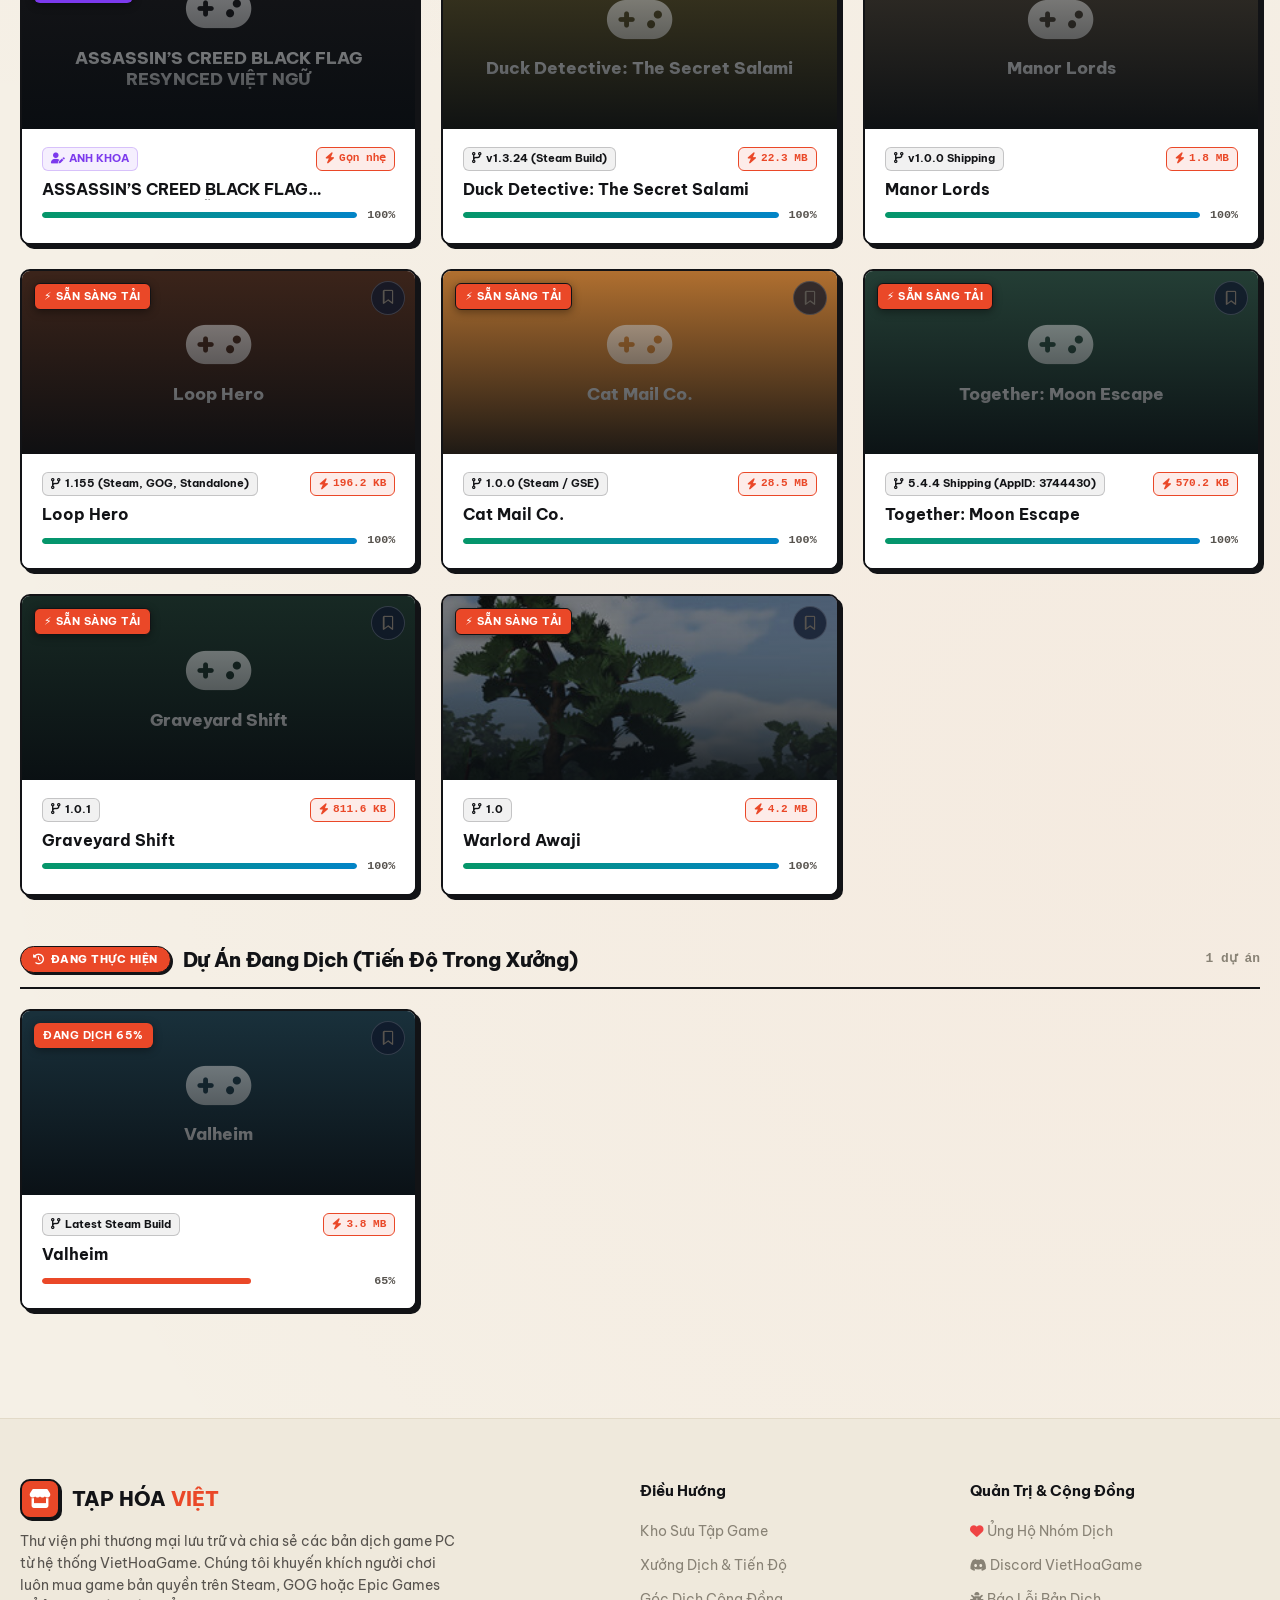
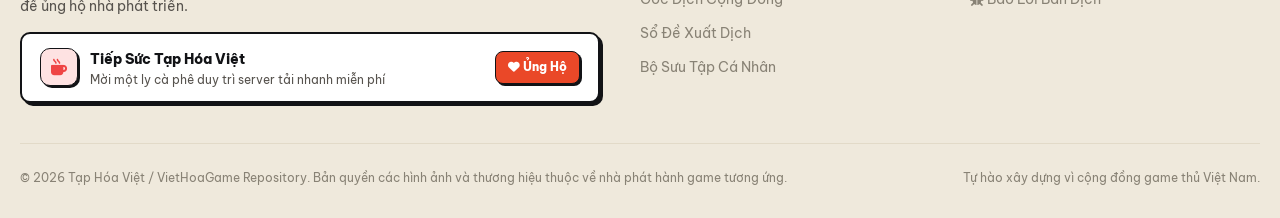
==== commit d8becc0a: "refactor: remove default PIN notice from admin authentication form" ====
--- a/index.html
+++ b/index.html
@@ -799,8 +799,7 @@
             <i class="fa-solid fa-key"></i> Xác Thực Quản Trị
           </button>
         </form>
-        <small style="color:var(--text-muted); display:block; margin-top:16px;">Mã PIN mặc định:
-          <code>020402</code> (Đổi trong config.js)</small>
+
       </div>
 
       <!-- 2. Bảng điều khiển Dashboard sau khi đăng nhập -->
@@ -940,7 +939,8 @@
                   </span>
                   <h3 class="analytics-headline">Bản Số Liệu Người Truy Cập Web</h3>
                 </div>
-                <p class="analytics-subheadline">Thống kê chi tiết lưu lượng truy cập, khách độc nhất, thiết bị và hành vi tải game thời gian thực.</p>
+                <p class="analytics-subheadline">Thống kê chi tiết lưu lượng truy cập, khách độc nhất, thiết bị và hành
+                  vi tải game thời gian thực.</p>
               </div>
 
               <div class="analytics-actions-group">
@@ -951,10 +951,12 @@
                   <button type="button" class="analytics-time-btn" data-timeframe="all">Toàn Bộ</button>
                 </div>
 
-                <button type="button" class="btn-analytics-action" id="btn-refresh-analytics" onclick="AdminStudio.refreshAnalytics()" title="Cập nhật số liệu mới nhất">
+                <button type="button" class="btn-analytics-action" id="btn-refresh-analytics"
+                  onclick="AdminStudio.refreshAnalytics()" title="Cập nhật số liệu mới nhất">
                   <i class="fa-solid fa-arrows-rotate"></i> Làm mới
                 </button>
-                <button type="button" class="btn-analytics-action" id="btn-export-analytics" onclick="AdminStudio.exportAnalyticsReport()" title="Tải xuống tệp báo cáo số liệu CSV">
+                <button type="button" class="btn-analytics-action" id="btn-export-analytics"
+                  onclick="AdminStudio.exportAnalyticsReport()" title="Tải xuống tệp báo cáo số liệu CSV">
                   <i class="fa-solid fa-file-arrow-down"></i> Xuất CSV
                 </button>
               </div>
@@ -970,7 +972,8 @@
                 </div>
                 <div class="kpi-value-row">
                   <span class="kpi-number" id="an-total-views">0</span>
-                  <span class="kpi-trend neutral" id="an-views-trend"><i class="fa-solid fa-calendar-day"></i> Hôm nay: 0</span>
+                  <span class="kpi-trend neutral" id="an-views-trend"><i class="fa-solid fa-calendar-day"></i> Hôm nay:
+                    0</span>
                 </div>
                 <span class="kpi-footer-text">Lượt hiển thị trang toàn hệ thống</span>
               </div>
@@ -983,7 +986,8 @@
                 </div>
                 <div class="kpi-value-row">
                   <span class="kpi-number" id="an-unique-visitors">0</span>
-                  <span class="kpi-trend neutral" id="an-uv-trend"><i class="fa-solid fa-calendar-day"></i> Hôm nay: 0</span>
+                  <span class="kpi-trend neutral" id="an-uv-trend"><i class="fa-solid fa-calendar-day"></i> Hôm nay:
+                    0</span>
                 </div>
                 <span class="kpi-footer-text">Người dùng phân biệt theo thiết bị</span>
               </div>
@@ -1009,7 +1013,8 @@
                 </div>
                 <div class="kpi-value-row">
                   <span class="kpi-number" id="an-total-downloads">0</span>
-                  <span class="kpi-trend neutral" id="an-dl-trend"><i class="fa-solid fa-calendar-day"></i> Hôm nay: 0</span>
+                  <span class="kpi-trend neutral" id="an-dl-trend"><i class="fa-solid fa-calendar-day"></i> Hôm nay:
+                    0</span>
                 </div>
                 <span class="kpi-footer-text">Lượt click link tải Google Drive</span>
               </div>
@@ -1032,8 +1037,10 @@
             <div class="analytics-chart-box">
               <div class="chart-box-header">
                 <div>
-                  <h4 class="chart-box-title"><i class="fa-solid fa-chart-column"></i> Xu Hướng Lưu Lượng Truy Cập Theo Ngày</h4>
-                  <span class="chart-box-desc">So sánh tương quan giữa tổng lượt xem và số lượng khách truy cập độc nhất</span>
+                  <h4 class="chart-box-title"><i class="fa-solid fa-chart-column"></i> Xu Hướng Lưu Lượng Truy Cập Theo
+                    Ngày</h4>
+                  <span class="chart-box-desc">So sánh tương quan giữa tổng lượt xem và số lượng khách truy cập độc
+                    nhất</span>
                 </div>
                 <div class="chart-legend">
                   <span class="legend-item"><span class="legend-dot dot-views"></span> Lượt xem trang (Pageviews)</span>
@@ -1051,7 +1058,8 @@
               <div class="analytics-panel-card">
                 <div class="panel-card-header">
                   <div>
-                    <h4 class="panel-card-title"><i class="fa-solid fa-ranking-star"></i> Top Game Được Quan Tâm & Tải Nhiều Nhất</h4>
+                    <h4 class="panel-card-title"><i class="fa-solid fa-ranking-star"></i> Top Game Được Quan Tâm & Tải
+                      Nhiều Nhất</h4>
                     <span class="panel-card-desc">Bảng xếp hạng hiệu suất tải và tương tác bản dịch</span>
                   </div>
                   <span class="panel-card-tag">Xếp hạng</span>
@@ -1078,7 +1086,8 @@
               <div class="analytics-panel-card">
                 <div class="panel-card-header">
                   <div>
-                    <h4 class="panel-card-title"><i class="fa-solid fa-laptop-code"></i> Thiết Bị, Trình Duyệt & Nguồn Đến</h4>
+                    <h4 class="panel-card-title"><i class="fa-solid fa-laptop-code"></i> Thiết Bị, Trình Duyệt & Nguồn
+                      Đến</h4>
                     <span class="panel-card-desc">Tỷ lệ phân bố nền tảng phần cứng và kênh tiếp cận</span>
                   </div>
                   <span class="panel-card-tag">Phân bố</span>
@@ -1098,7 +1107,8 @@
                   <!-- Section Nguồn truy cập -->
                   <div class="breakdown-group" style="margin-top:20px;">
                     <div class="breakdown-title-row">
-                      <span class="breakdown-label"><i class="fa-solid fa-compass"></i> Nguồn Truy Cập (Referrers)</span>
+                      <span class="breakdown-label"><i class="fa-solid fa-compass"></i> Nguồn Truy Cập
+                        (Referrers)</span>
                       <span class="breakdown-subtitle">Nơi người chơi tìm thấy web</span>
                     </div>
                     <div class="breakdown-bars-list" id="analytics-referrers-list">
@@ -1113,8 +1123,10 @@
             <div class="analytics-panel-card" style="margin-top:24px;">
               <div class="panel-card-header" style="justify-content:space-between;">
                 <div>
-                  <h4 class="panel-card-title"><i class="fa-solid fa-clock-rotate-left"></i> Nhật Ký Hoạt Động Thời Gian Thực (Live Activity Log)</h4>
-                  <span class="panel-card-desc">Ghi nhận các thao tác mở trang, xem bản dịch và bấm link tải mới nhất</span>
+                  <h4 class="panel-card-title"><i class="fa-solid fa-clock-rotate-left"></i> Nhật Ký Hoạt Động Thời Gian
+                    Thực (Live Activity Log)</h4>
+                  <span class="panel-card-desc">Ghi nhận các thao tác mở trang, xem bản dịch và bấm link tải mới
+                    nhất</span>
                 </div>
                 <span class="live-activity-counter" id="an-log-count">0 sự kiện gần nhất</span>
               </div>
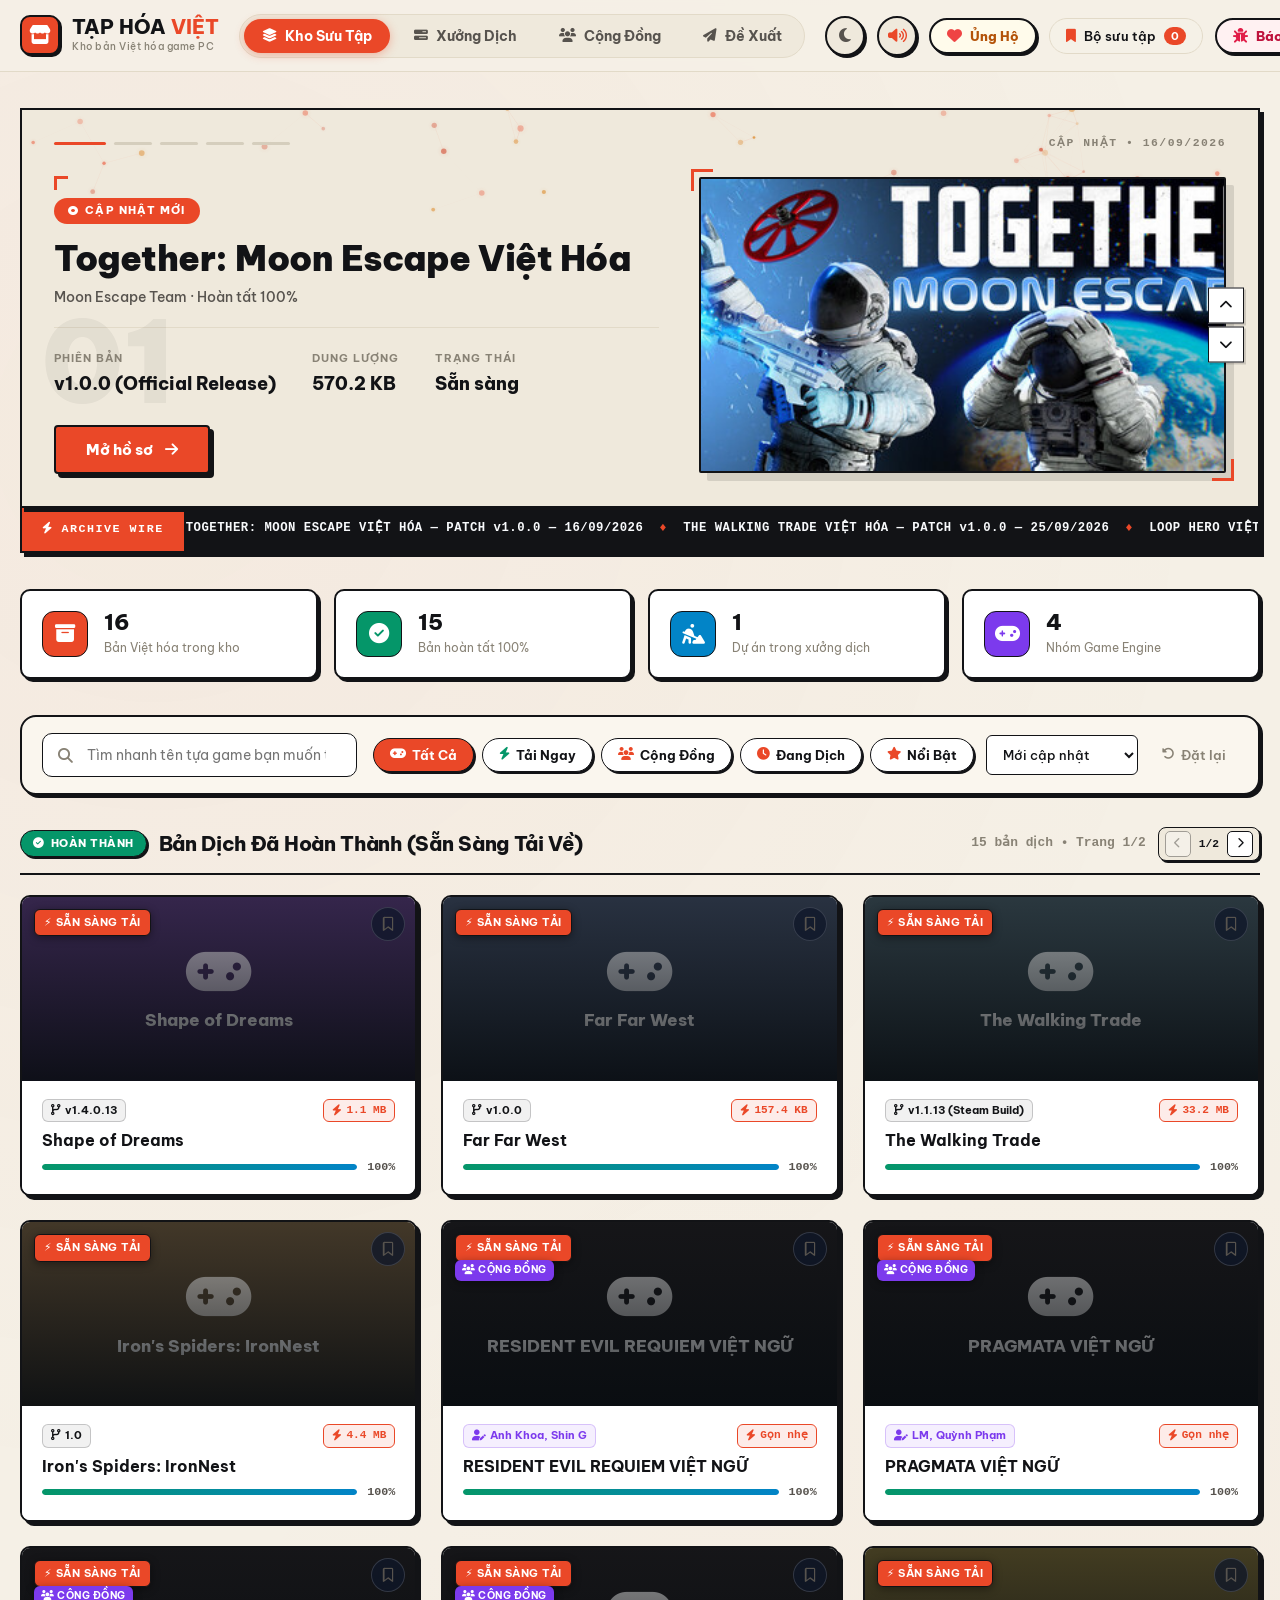
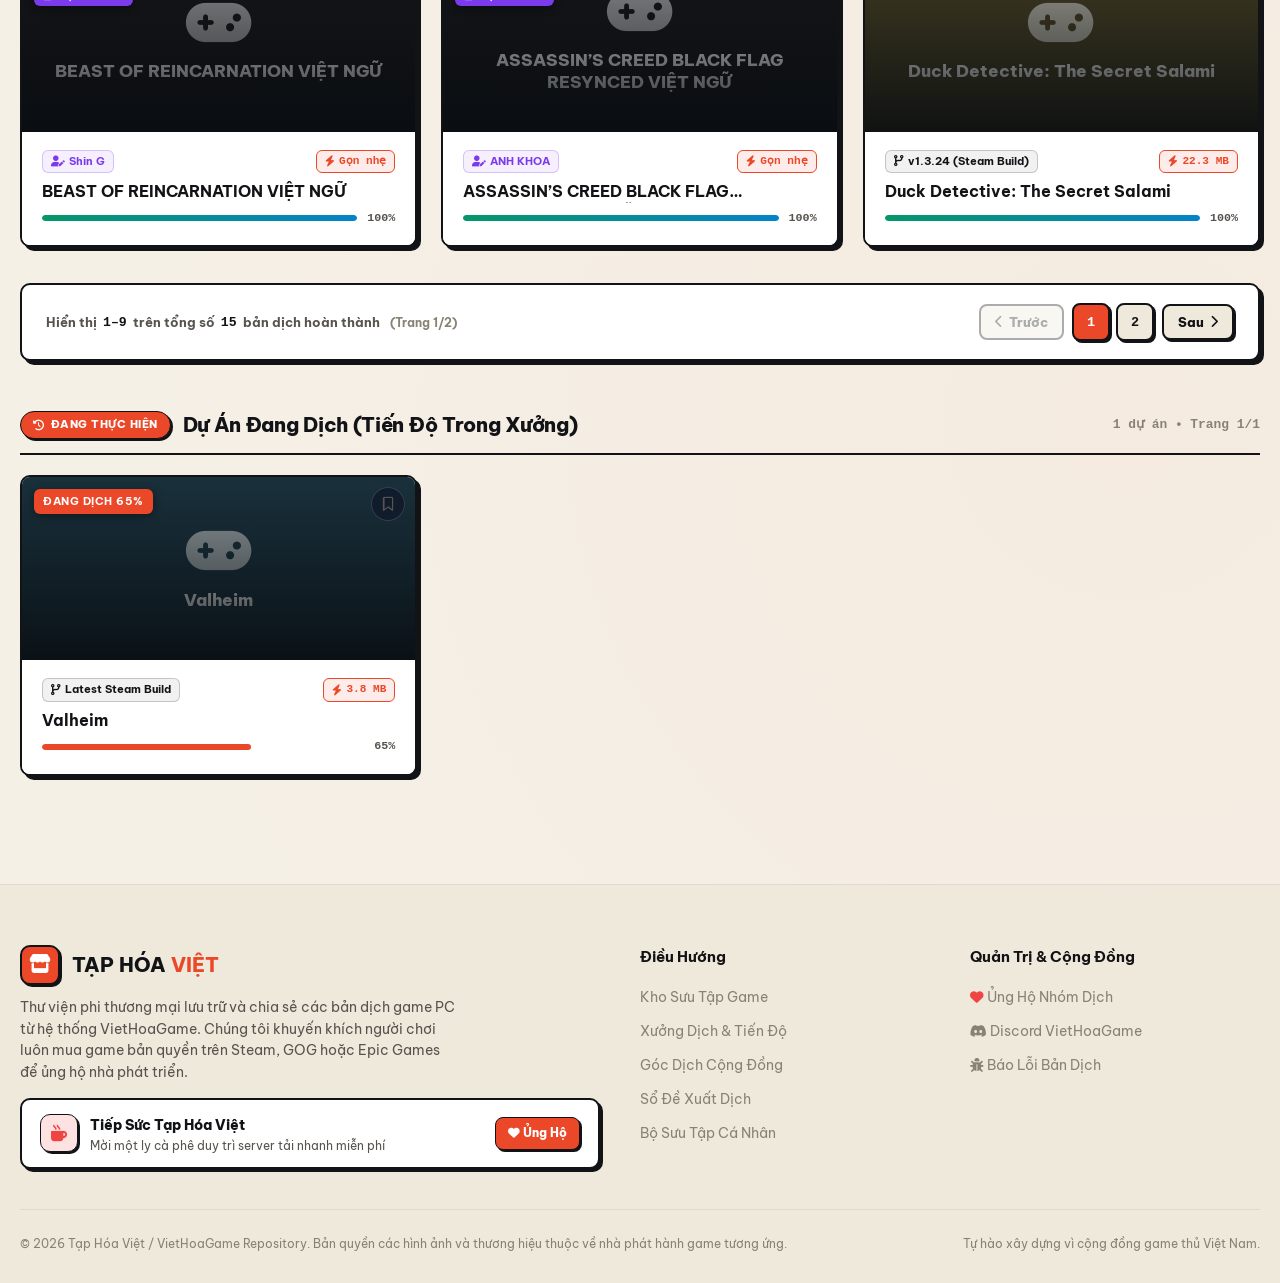
==== commit bd14fdc6: "feat: implement community hub and catalog modules with supporting datasets and UI integration" ====
--- a/index.html
+++ b/index.html
@@ -367,6 +367,7 @@
       <div class="community-grid" id="community-grid">
         <!-- Render động qua community.js -->
       </div>
+      <div id="community-pagination-wrap"></div>
     </section>
 
     <!-- ================= TAB 3: ĐỀ XUẤT CỘNG ĐỒNG (REQUESTS) ================= -->
--- a/css/catalog.css
+++ b/css/catalog.css
@@ -630,6 +630,78 @@
   font-family: var(--font-mono);
 }
 
+.catalog-group-controls {
+  display: flex;
+  align-items: center;
+  gap: 12px;
+  flex-wrap: wrap;
+}
+
+.mini-page-nav {
+  display: inline-flex;
+  align-items: center;
+  gap: 4px;
+  background: var(--bg-surface, #FAF6EE);
+  border: 1.5px solid var(--border-strong, #121316);
+  border-radius: 8px;
+  padding: 3px 6px;
+  box-shadow: 2px 2px 0px var(--border-strong, #121316);
+}
+
+.mini-page-btn {
+  width: 26px;
+  height: 26px;
+  display: inline-flex;
+  align-items: center;
+  justify-content: center;
+  background: #FFFFFF;
+  border: 1px solid var(--border-strong, #121316);
+  border-radius: 5px;
+  color: var(--text-primary, #121316);
+  font-size: 0.72rem;
+  cursor: pointer;
+  transition: all 0.15s ease;
+}
+
+.mini-page-btn:hover:not(:disabled) {
+  background: var(--accent-orange, #EA4828);
+  color: #FFFFFF;
+}
+
+.mini-page-btn:disabled {
+  opacity: 0.35;
+  cursor: not-allowed;
+}
+
+.mini-page-indicator {
+  font-size: 0.75rem;
+  font-weight: 800;
+  font-family: var(--font-mono, monospace);
+  padding: 0 4px;
+  color: var(--text-primary, #121316);
+}
+
+[data-theme="dark"] .mini-page-nav {
+  background: #18181B;
+  border-color: #3F3F46;
+  box-shadow: 2px 2px 0px #09090B;
+}
+
+[data-theme="dark"] .mini-page-btn {
+  background: #27272A;
+  border-color: #3F3F46;
+  color: #F4F4F5;
+}
+
+[data-theme="dark"] .mini-page-btn:hover:not(:disabled) {
+  background: var(--accent-orange, #EA4828);
+  color: #FFFFFF;
+}
+
+[data-theme="dark"] .mini-page-indicator {
+  color: #F4F4F5;
+}
+
 .games-grid {
   display: grid;
   grid-template-columns: repeat(auto-fill, minmax(310px, 1fr));
@@ -1066,3 +1138,183 @@
   color: #FFF;
   border: 1.5px solid #121316;
 }
+
+/* ==========================================================================
+   5. CATALOG & COMMUNITY PAGINATION (Phân trang 9 thẻ / trang)
+   ========================================================================== */
+.catalog-pagination {
+  margin-top: 36px;
+  margin-bottom: 24px;
+  display: flex;
+  flex-direction: column;
+  align-items: center;
+  justify-content: center;
+  gap: 16px;
+  padding: 18px 24px;
+  background: var(--bg-card, #FFFFFF);
+  border: 2px solid var(--border-strong, #121316);
+  border-radius: var(--radius-md, 12px);
+  box-shadow: 4px 4px 0px var(--border-strong, #121316);
+}
+
+@media (min-width: 640px) {
+  .catalog-pagination {
+    flex-direction: row;
+    justify-content: space-between;
+  }
+}
+
+.pagination-info {
+  font-size: 0.88rem;
+  font-weight: 700;
+  color: var(--text-secondary, #57534E);
+  display: flex;
+  align-items: center;
+  gap: 6px;
+  flex-wrap: wrap;
+}
+
+.pagination-info strong {
+  color: var(--text-primary, #121316);
+  font-family: var(--font-mono, monospace);
+  font-weight: 800;
+}
+
+.pagination-controls {
+  display: flex;
+  align-items: center;
+  gap: 8px;
+  flex-wrap: wrap;
+  justify-content: center;
+}
+
+.page-btn {
+  display: inline-flex;
+  align-items: center;
+  gap: 6px;
+  padding: 8px 14px;
+  font-size: 0.85rem;
+  font-weight: 800;
+  color: var(--text-primary, #121316);
+  background: var(--bg-surface, #FAF6EE);
+  border: 2px solid var(--border-strong, #121316);
+  border-radius: 8px;
+  box-shadow: 2px 2px 0px var(--border-strong, #121316);
+  cursor: pointer;
+  transition: all 0.15s ease;
+  user-select: none;
+}
+
+.page-btn:hover:not(:disabled) {
+  background: var(--accent-orange, #EA4828);
+  color: #FFFFFF;
+  transform: translate(-1px, -1px);
+  box-shadow: 3px 3px 0px var(--border-strong, #121316);
+}
+
+.page-btn:active:not(:disabled) {
+  transform: translate(1px, 1px);
+  box-shadow: 1px 1px 0px var(--border-strong, #121316);
+}
+
+.page-btn:disabled {
+  opacity: 0.35;
+  cursor: not-allowed;
+  box-shadow: none;
+  background: var(--bg-surface, #FAF6EE);
+}
+
+.page-numbers {
+  display: flex;
+  align-items: center;
+  gap: 6px;
+}
+
+.page-num-btn {
+  min-width: 38px;
+  height: 38px;
+  display: inline-flex;
+  align-items: center;
+  justify-content: center;
+  padding: 0 8px;
+  font-size: 0.9rem;
+  font-weight: 800;
+  font-family: var(--font-mono, monospace);
+  color: var(--text-primary, #121316);
+  background: var(--bg-surface, #FAF6EE);
+  border: 2px solid var(--border-strong, #121316);
+  border-radius: 8px;
+  box-shadow: 2px 2px 0px var(--border-strong, #121316);
+  cursor: pointer;
+  transition: all 0.15s ease;
+  user-select: none;
+}
+
+.page-num-btn:hover:not(.active) {
+  background: #FFFFFF;
+  transform: translate(-1px, -1px);
+  box-shadow: 3px 3px 0px var(--border-strong, #121316);
+}
+
+.page-num-btn.active {
+  background: var(--accent-orange, #EA4828);
+  color: #FFFFFF;
+  border-color: var(--border-strong, #121316);
+  box-shadow: 2px 2px 0px var(--border-strong, #121316);
+  cursor: default;
+}
+
+.page-ellipsis {
+  font-weight: 800;
+  color: var(--text-muted, #78716C);
+  padding: 0 4px;
+  user-select: none;
+}
+
+/* Dark mode overrides for pagination */
+[data-theme="dark"] .catalog-pagination {
+  background: #18181B;
+  border-color: #3F3F46;
+  box-shadow: 4px 4px 0px #09090B;
+}
+
+[data-theme="dark"] .pagination-info {
+  color: #A1A1AA;
+}
+
+[data-theme="dark"] .pagination-info strong {
+  color: #F4F4F5;
+}
+
+[data-theme="dark"] .page-btn,
+[data-theme="dark"] .page-num-btn {
+  background: #27272A;
+  color: #F4F4F5;
+  border-color: #3F3F46;
+  box-shadow: 2px 2px 0px #09090B;
+}
+
+[data-theme="dark"] .page-btn:hover:not(:disabled),
+[data-theme="dark"] .page-num-btn:hover:not(.active) {
+  background: #3F3F46;
+  color: #FFFFFF;
+  box-shadow: 3px 3px 0px #09090B;
+}
+
+[data-theme="dark"] .page-num-btn.active {
+  background: var(--accent-orange, #EA4828);
+  color: #FFFFFF;
+  border-color: #EA4828;
+  box-shadow: 2px 2px 0px #09090B;
+}
+
+[data-theme="dark"] .page-btn:disabled {
+  opacity: 0.35;
+  background: #18181B;
+  border-color: #27272A;
+}
+
+[data-theme="dark"] .page-ellipsis {
+  color: #71717A;
+}
+
